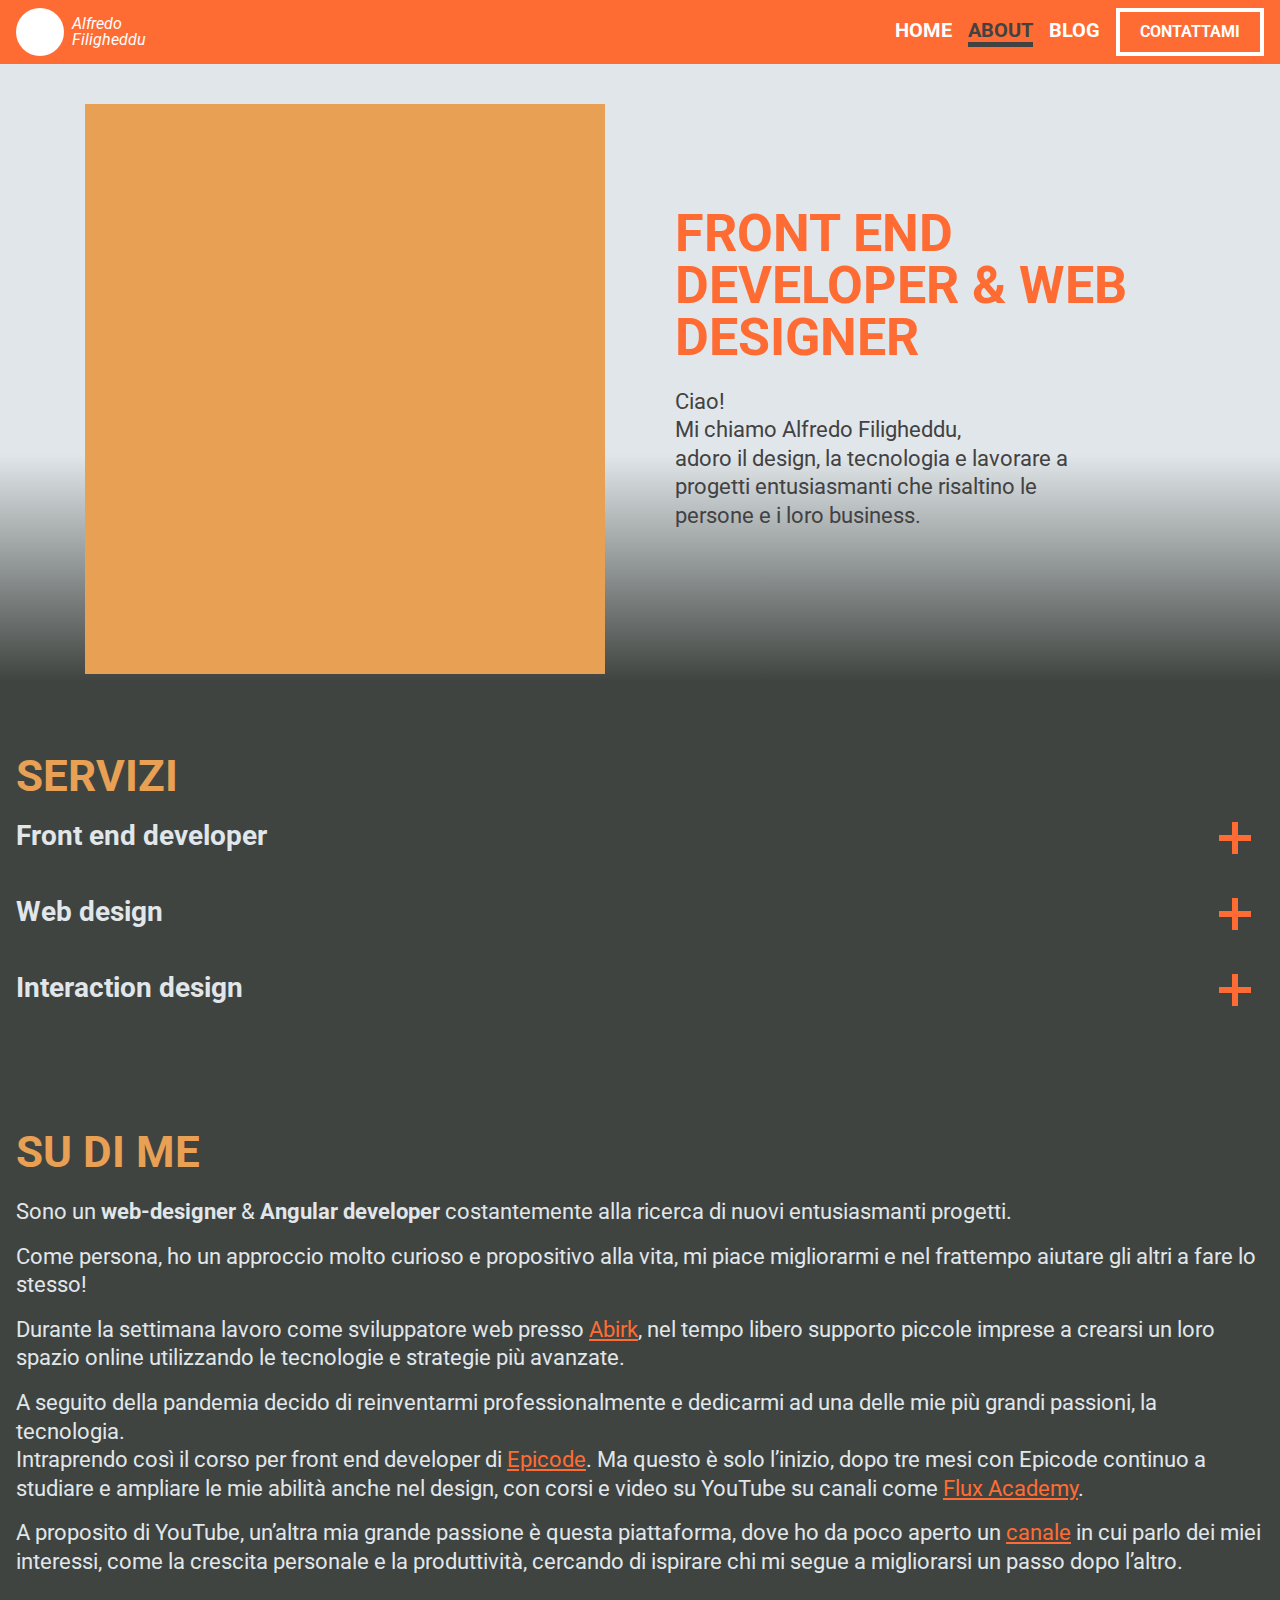
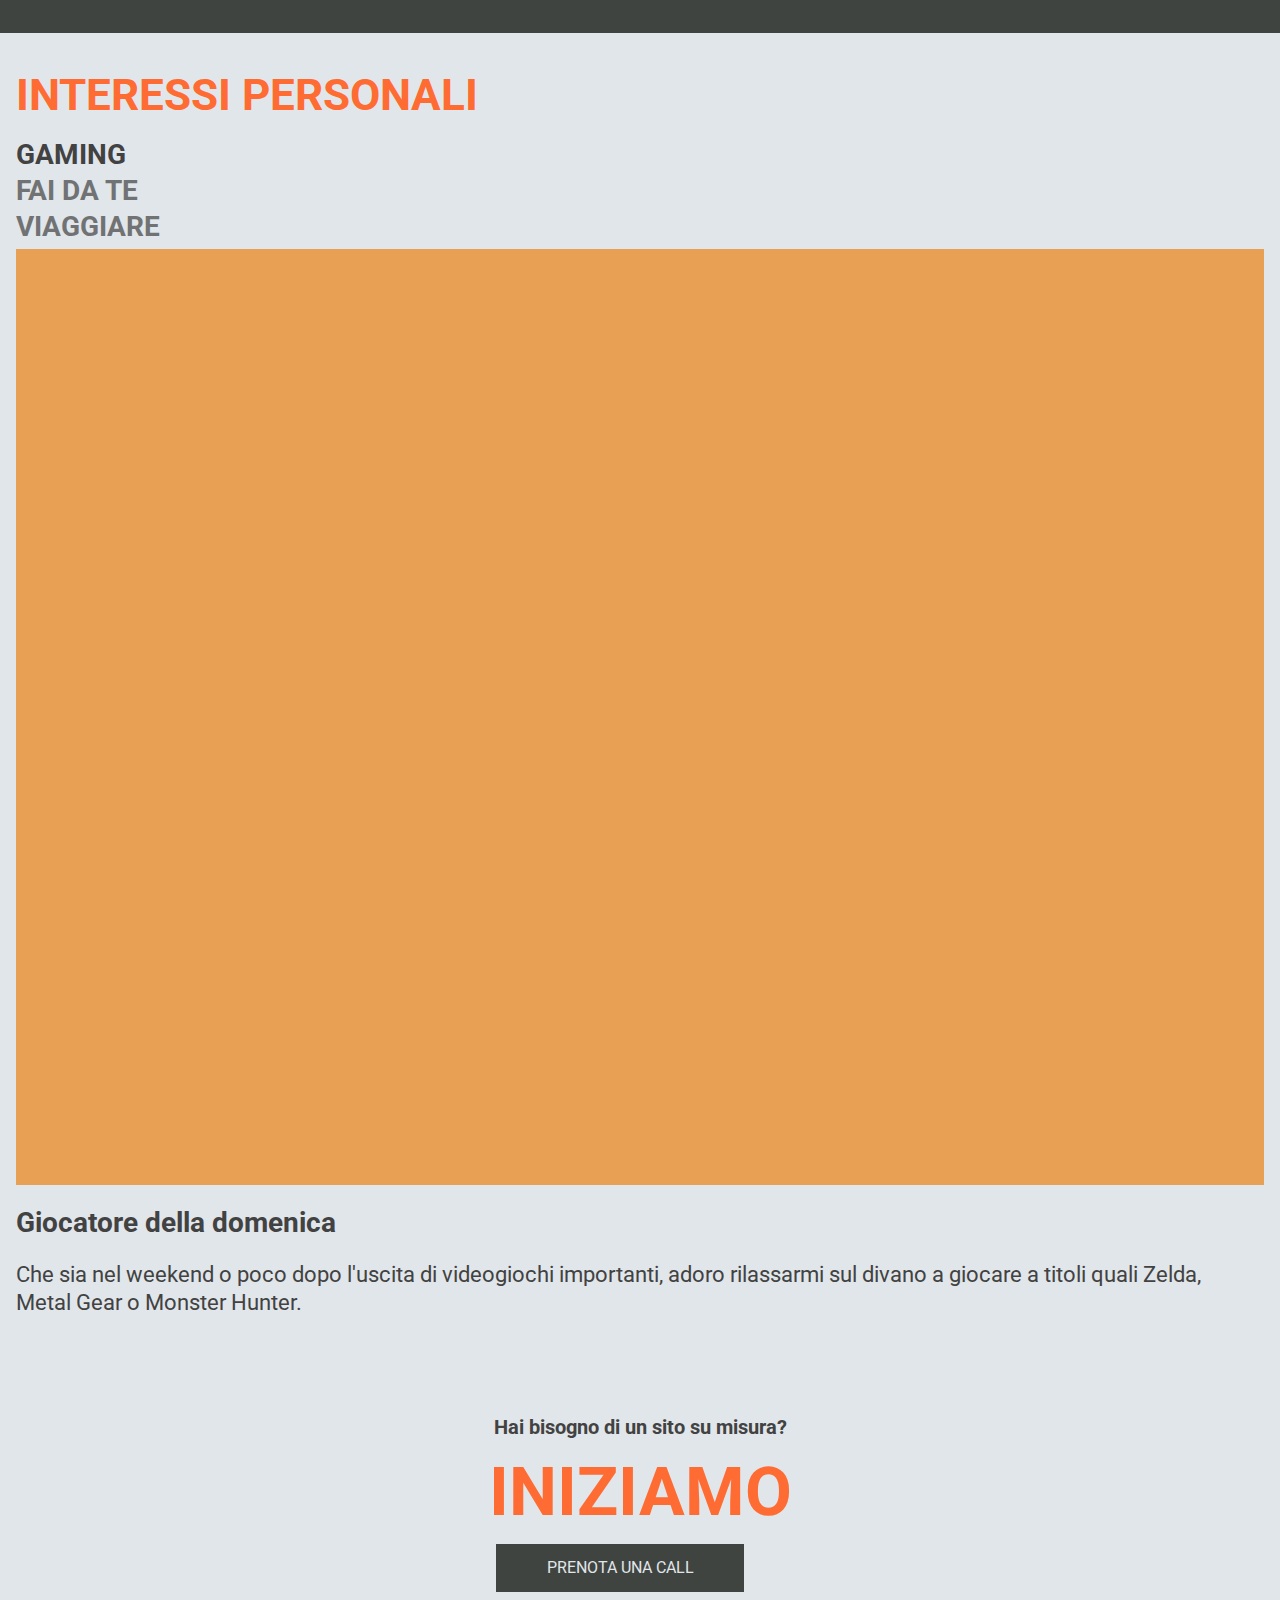
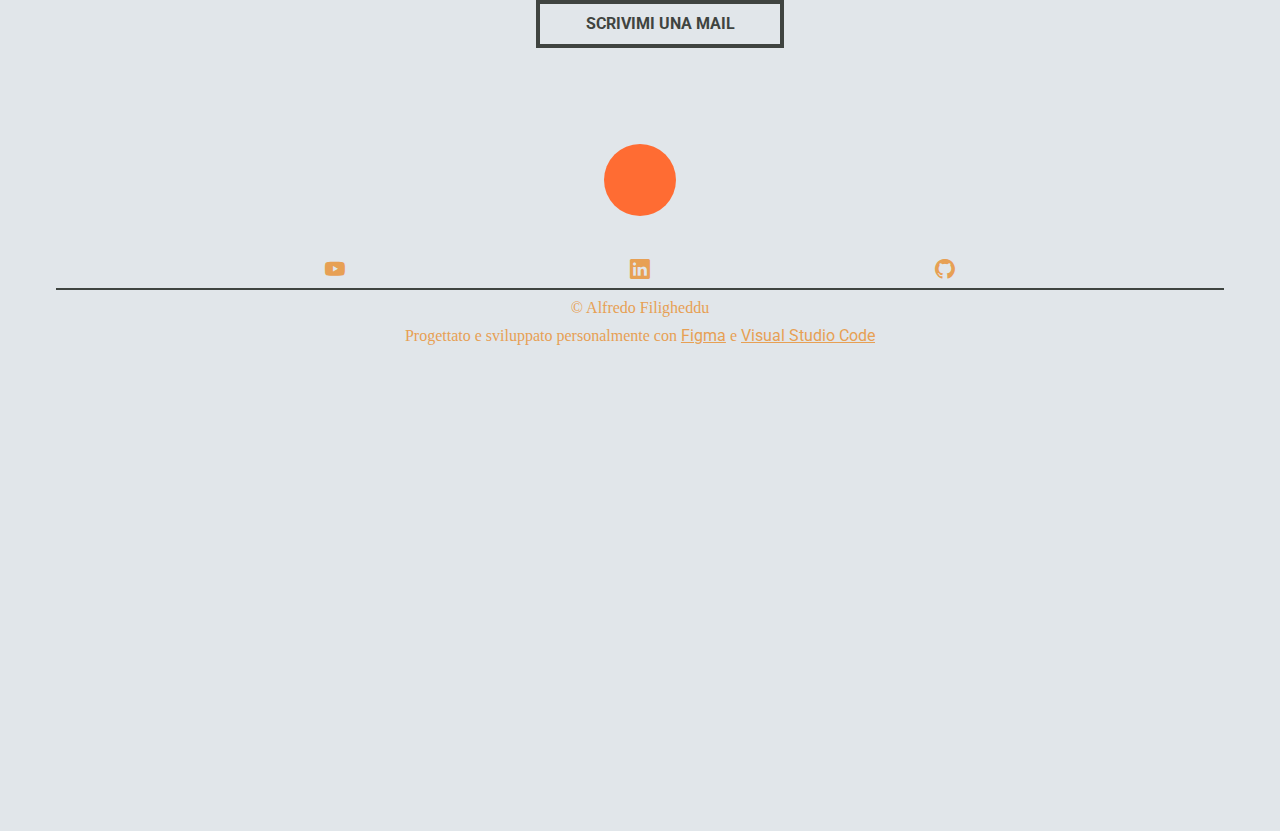
==== about.html @ 8f87e723 "feat: carousel and copy" ====
<!DOCTYPE html>
<html lang="it">

<head>
  <meta charset="UTF-8">
  <meta http-equiv="X-UA-Compatible" content="IE=edge">
  <meta name="viewport" content="width=device-width, initial-scale=1.0">
  <meta name="description" content="Alfredo Filigheddu Web Developer landing page">
  <meta name="theme-color" content="#ff6c33" />
  <title>About - Alfredo Filigheddu Web Developer Freelance</title>

  <link rel="shortcut icon" href="assets/img/IconWEB.svg" type="image/x-icon">
  <link rel="icon" href="assets/img/IconIOS.png" sizes="32x32">
  <link rel="icon" href="assets/img/IconIOS.png" sizes="192x192">
  <link rel="apple-touch-icon" sizes="192x192" href="assets/img/IconIOS.png">

  <link type='text/css' rel="stylesheet" href="assets/scss/style.css">
  <link type='text/css' rel='stylesheet'
    href='https://cdn.jsdelivr.net/npm/bootstrap-icons@1.9.1/font/bootstrap-icons.css'>
</head>

<body class="bg-light">
  <header class="sticky-top">
    <nav class="navbar-expand-round-md">
      <label for="navRoundCheck" class="fixed-top invisible">Burger menu</label>
      <input id="navRoundCheck" class="nav-check-round" type="checkbox">
      <ul class="burger-round">
        <li class="line1"></li>
        <li class="line2"></li>
        <li class="line3"></li>
      </ul>
      <div class="dot"></div>

      <a class="nav-brand" href="index.html">
        <div class="logo mr-1"></div>
        <span>Alfredo <br>
          Filigheddu
        </span>
      </a>

      <div class="navbar-collapse-round">
        <ul class="navbar-nav">
          <li class="nav-item"><a class="nav-link" href="index.html">Home</a></li>
          <!-- <li class="nav-item"><a class="nav-link" href="index.html#portfolio">Work</a></li> -->
          <li class="nav-item"><a class="nav-link active" aria-current="page" href="about.html">About</a></li>
          <li class="nav-item"><a class="nav-link" href="#contacts">Blog</a></li>
          <li class="nav-item">
            <a class="nav-link hollow-button border-white" href="">
              Contattami
            </a>
          </li>
        </ul>
      </div>
    </nav>
  </header>

  <main>
    <!-- Hero section  -->
    <section class="bg-dark-gradient">
      <div class="d-flex-md align-center-md justify-evenly-md flex-row-reverse">
        <div class="col-5-md">
          <h1 class="color-main">Front End Developer & Web Designer</h1>
          <p class="mb-5 col-10">
            Ciao! <br>
            Mi chiamo Alfredo Filigheddu, <br>
            adoro il design, la tecnologia e lavorare a progetti entusiasmanti che risaltino le persone e i loro
            business.
          </p>
        </div>

        <div class="responsive-pic bg-accent col-5-md" style="height: 570px"></div>
      </div>
    </section>

    <!-- Servizi  -->
    <section class="bg-dark color-light py-5">

      <h2 class="color-accent">Servizi</h2>

      <div class="accordion">
        <h3>Front end developer</h3>
        <div class="plus"><span></span><span></span></div>
      </div>
      <p class="panel">Progetto, sviluppo e testo applicazioni web scalabili.</p>

      <div class="accordion">
        <h3>Web design</h3>
        <div class="plus"><span></span><span></span></div>
      </div>
      <p class="panel">Progetto e sviluppo siti web veloci e responsive.</p>

      <div class="accordion">
        <h3>Interaction design</h3>
        <div class="plus"><span></span><span></span></div>
      </div>
      <p class="panel">Progetto e realizzo interazioni e animazioni per siti web e applicazioni.</p>

    </section>

    <section class="bg-dark color-light">
      <!-- Su di me -->
      <h2 class="color-accent">Su di me</h2>
      <p>Sono un <b>web-designer</b> & <b>Angular developer</b> costantemente alla ricerca di nuovi
        entusiasmanti progetti.</p>

      <p>Come persona, ho un approccio molto curioso e propositivo alla vita, mi piace migliorarmi e nel
        frattempo aiutare gli altri a fare lo stesso!</p>

      <p>Durante la settimana lavoro come sviluppatore web presso
        <a href="https://www.abirk.com/" target="_blank">Abirk</a>, nel tempo libero
        supporto piccole imprese a crearsi un loro spazio online utilizzando le tecnologie e strategie più avanzate.
      </p>

      <p>A seguito della pandemia decido di reinventarmi professionalmente e dedicarmi ad una delle mie
        più grandi passioni, la tecnologia. <br>
        Intraprendo così il corso per front end developer di
        <a href="https://epicode.com/it?utm_source=student&utm_content=filigheddualfredo@gmail.com"
          target="_blank">Epicode</a>. Ma questo è solo l’inizio, dopo
        tre mesi con Epicode continuo a studiare e ampliare le mie abilità anche nel design, con corsi e video su
        YouTube su canali come <a href="https://www.flux-academy.com/" target="_blank">Flux Academy</a>.
      </p>

      <p>A proposito di YouTube, un’altra mia grande passione è questa piattaforma, dove ho da poco
        aperto un <a href="https://www.youtube.com/channel/UCLIJbzDooY8uqppBxe8pnKA" target="_blank">canale</a> in cui
        parlo dei miei interessi, come la crescita personale e la produttività,
        cercando di ispirare chi mi segue a migliorarsi un passo dopo l’altro.</p>
    </section>

    <!-- Interessi personali -->
    <section>
      <h2 class="color-main">Interessi personali</h2>
      <h3 class="carousel-title active">Gaming</h3>
      <h3 class="carousel-title">Fai da te</h3>
      <h3 class="carousel-title">Viaggiare</h3>


      <div class="carousel-content active">
        <div class="bg-accent mb-3" style="aspect-ratio: 4/3;"></div>
        <h3>Giocatore della domenica</h3>
        <p>Che sia nel weekend o poco dopo l'uscita di videogiochi importanti, adoro rilassarmi sul divano a giocare a
          titoli quali Zelda, Metal&nbsp;Gear o Monster&nbsp;Hunter.
        </p>
      </div>
      <div class="carousel-content" style="position: absolute;">
        <div class="bg-accent mb-3" style="aspect-ratio: 4/3;"></div>
        <h3>Fai per tre</h3>
        <p>Quando sono a casa, che sia per necessità o per puro gusto, libero il mio estro creativo creando mobili e
          oggetti in legno.
        </p>
      </div>
      <div class="carousel-content" style="position: absolute;">
        <div class="bg-accent mb-3" style="aspect-ratio: 4/3;"></div>
        <h3>Nomade digitale</h3>
        <p>Che sia in campeggio o nelle capitali del mondo, adoro viaggiare e grazie alla mia professione posso farlo
          senza dover smettere di lavorare.
        </p>
      </div>
    </section>

    <!-- Call to action -->
    <section class="d-flex flex-column align-center">
      <p class="sub-title-6">Hai bisogno di un sito su misura?</p>
      <p class="sub-title-1 uppercase color-main">Iniziamo</p>
      <a href="/contacts.html" class="flat-button bg-dark color-light mb-1"
        style="width: 248px; margin-right: 40px;">Prenota una call
      </a>
      <a href="mailto:filigheddualfredo@gmail.com" target="_blank" class="hollow-button"
        style="width: 248px; margin-left: 40px;">Scrivimi una mail
      </a>
    </section>
  </main>

  <footer class="text-center color-accent">
    <a href="index.html">
      <div class="logo mb-5">
      </div>
    </a>
    <ul id="footerList" class="row justify-evenly mb-1">
      <li>
        <a href="https://www.youtube.com/channel/UCLIJbzDooY8uqppBxe8pnKA" target="_blank">
          <i class="bi bi-youtube color-accent"></i></a>
      </li>
      <li>
        <a href="https://www.linkedin.com/in/alfredo-filigheddu" target="_blank"><i
            class="bi bi-linkedin color-accent"></i></a>
      </li>
      <li>
        <a href="https://www.github.com/Alfrew" target="_blank"><i class="bi bi-github color-accent"></i></a>
      </li>
    </ul>

    <hr>

    <div class="mx-4">
      <p class="mb-1">&copy; Alfredo Filigheddu</p>
      <p>Progettato e sviluppato personalmente con <a href="https://www.figma.com" class="color-accent"
          target="_blank">Figma</a> e
        <a href="https://code.visualstudio.com" class="color-accent" target="_blank">Visual Studio Code</a>
      </p>
    </div>
  </footer>

  <script src="assets/js/script.js"></script>
  <script src="assets/js/accordion.js"></script>
  <script src="assets/js/carouselTitle.js"></script>
</body>

</html>
---- assets/scss/style.css ----
@import url("https://fonts.googleapis.com/css2?family=Roboto:ital,wght@0,400;0,700;1,400;1,700&display=swap");
:root {
  --font-size-body1: 16px;
  --font-size-body2: 12px;
  --font-size-h1: 48px;
  --font-size-h2: 40px;
  --font-size-h3: 24px;
  --font-size-st1: 64px;
  --font-size-st2: 56px;
  --font-size-st3: 48px;
  --font-size-st4: 32px;
  --font-size-st5: 24px;
  --font-size-st6: 16px;
  --font-size-btn: 16px;
  --font-size-link: 14px;
  --font-size-UI: 10px;
  --font-size-headUI: 22px;
}

@media screen and (min-width: 992px) {
  :root {
    --font-size-body1: 22px;
    --font-size-body2: 16px;
    --font-size-h1: 52px;
    --font-size-h2: 44px;
    --font-size-h3: 28px;
    --font-size-st1: 68px;
    --font-size-st2: 60px;
    --font-size-st3: 52px;
    --font-size-st4: 36px;
    --font-size-st5: 28px;
    --font-size-st6: 20px;
    --font-size-btn: 16px;
    --font-size-link: 14px;
    --font-size-UI: 14px;
    --font-size-headUI: 26px;
  }
}
/* http://meyerweb.com/eric/tools/css/reset/ 
   v2.0 | 20110126
   License: none (public domain)
*/
html, body, div, span, applet, object, iframe,
h1, h2, h3, h4, h5, h6, p, blockquote, pre,
a, abbr, acronym, address, big, cite, code,
del, dfn, em, img, ins, kbd, q, s, samp,
small, strike, strong, sub, sup, tt, var,
b, u, i, center,
dl, dt, dd, ol, ul, li,
fieldset, form, label, legend,
table, caption, tbody, tfoot, thead, tr, th, td,
article, aside, canvas, details, embed,
figure, figcaption, footer, header, hgroup,
menu, nav, output, ruby, section, summary,
time, mark, audio, video {
  margin: 0;
  padding: 0;
  border: 0;
  font-size: 100%;
  font: inherit;
  vertical-align: baseline;
}

/* HTML5 display-role reset for older browsers */
article, aside, details, figcaption, figure,
footer, header, hgroup, menu, nav, section {
  display: block;
}

body {
  line-height: 1;
}

ol, ul {
  list-style: none;
}

blockquote, q {
  quotes: none;
}

blockquote:before, blockquote:after,
q:before, q:after {
  content: "";
  content: none;
}

table {
  border-collapse: collapse;
  border-spacing: 0;
}

* {
  box-sizing: border-box;
  font-size: var(--font-size-body2);
  font-family: "Roboto", sans-serif;
}

body {
  color: #424242;
}

a {
  font-family: "Roboto", sans-serif;
}

/** DISPLAY **************************************************************************************/
.d-block {
  display: block;
}

.d-inline {
  display: inline;
}

.d-inline-block {
  display: inline-block;
}

.d-none {
  display: none;
}

.d-flex {
  display: flex;
}

/* Y axis alignment */
.align-baseline {
  align-items: baseline;
}

.align-center {
  align-items: center;
}

.align-end {
  align-items: flex-end;
}

.align-start {
  align-items: flex-start;
}

/* X axis alignment */
.justify-center {
  justify-content: center;
}

.justify-end {
  justify-content: flex-end;
}

.justify-start {
  justify-content: flex-start;
}

.justify-around {
  justify-content: space-around;
}

.justify-between {
  justify-content: space-between;
}

.justify-evenly {
  justify-content: space-evenly;
}

/* Direction */
.flex-column {
  flex-direction: column;
}

.flex-column-reverse {
  flex-direction: column-reverse;
}

.flex-row {
  flex-direction: row;
}

.flex-row-reverse {
  flex-direction: row-reverse;
}

/* Row */
.row {
  display: flex;
  flex-wrap: wrap;
  align-items: center;
  height: 100%;
}

@media screen and (min-width: 576px) {
  .d-block-sm {
    display: block;
  }
  .d-inline-sm {
    display: inline;
  }
  .d-inline-block-sm {
    display: inline-block;
  }
  .d-none-sm {
    display: none;
  }
  .d-flex-sm {
    display: flex;
  }
  /* Y axis alignment */
  .align-baseline-sm {
    align-items: baseline;
  }
  .align-center-sm {
    align-items: center;
  }
  .align-end-sm {
    align-items: flex-end;
  }
  .align-start-sm {
    align-items: flex-start;
  }
  /* X axis alignment */
  .justify-center-sm {
    justify-content: center;
  }
  .justify-end-sm {
    justify-content: flex-end;
  }
  .justify-start-sm {
    justify-content: flex-start;
  }
  .justify-around-sm {
    justify-content: space-around;
  }
  .justify-between-sm {
    justify-content: space-between;
  }
  .justify-evenly-sm {
    justify-content: space-evenly;
  }
  /* Direction */
  .flex-column-sm {
    flex-direction: column;
  }
  .flex-column-reverse-sm {
    flex-direction: column-reverse;
  }
  .flex-row-sm {
    flex-direction: row;
  }
  .flex-row-reverse-sm {
    flex-direction: row-reverse;
  }
  /* Row */
  .row-sm {
    display: flex;
    flex-wrap: wrap;
    align-items: center;
    height: 100%;
  }
}
@media screen and (min-width: 768px) {
  .d-block-md {
    display: block;
  }
  .d-inline-md {
    display: inline;
  }
  .d-inline-block-md {
    display: inline-block;
  }
  .d-none-md {
    display: none;
  }
  .d-flex-md {
    display: flex;
  }
  /* Y axis alignment */
  .align-baseline-md {
    align-items: baseline;
  }
  .align-center-md {
    align-items: center;
  }
  .align-end-md {
    align-items: flex-end;
  }
  .align-start-md {
    align-items: flex-start;
  }
  /* X axis alignment */
  .justify-center-md {
    justify-content: center;
  }
  .justify-end-md {
    justify-content: flex-end;
  }
  .justify-start-md {
    justify-content: flex-start;
  }
  .justify-around-md {
    justify-content: space-around;
  }
  .justify-between-md {
    justify-content: space-between;
  }
  .justify-evenly-md {
    justify-content: space-evenly;
  }
  /* Direction */
  .flex-column-md {
    flex-direction: column;
  }
  .flex-column-reverse-md {
    flex-direction: column-reverse;
  }
  .flex-row-md {
    flex-direction: row;
  }
  .flex-row-reverse-md {
    flex-direction: row-reverse;
  }
  /* Row */
  .row-md {
    display: flex;
    flex-wrap: wrap;
    align-items: center;
    height: 100%;
  }
}
@media screen and (min-width: 992px) {
  .d-block-lg {
    display: block;
  }
  .d-inline-lg {
    display: inline;
  }
  .d-inline-block-lg {
    display: inline-block;
  }
  .d-none-lg {
    display: none;
  }
  .d-flex-lg {
    display: flex;
  }
  /* Y axis alignment */
  .align-baseline-lg {
    align-items: baseline;
  }
  .align-center-lg {
    align-items: center;
  }
  .align-end-lg {
    align-items: flex-end;
  }
  .align-start-lg {
    align-items: flex-start;
  }
  /* X axis alignment */
  .justify-center-lg {
    justify-content: center;
  }
  .justify-end-lg {
    justify-content: flex-end;
  }
  .justify-start-lg {
    justify-content: flex-start;
  }
  .justify-around-lg {
    justify-content: space-around;
  }
  .justify-between-lg {
    justify-content: space-between;
  }
  .justify-evenly-lg {
    justify-content: space-evenly;
  }
  /* Direction */
  .flex-column-lg {
    flex-direction: column;
  }
  .flex-column-reverse-lg {
    flex-direction: column-reverse;
  }
  .flex-row-lg {
    flex-direction: row;
  }
  .flex-row-reverse-lg {
    flex-direction: row-reverse;
  }
  /* Row */
  .row-lg {
    display: flex;
    flex-wrap: wrap;
    align-items: center;
    height: 100%;
  }
}
@media screen and (min-width: 1200px) {
  .d-block-xl {
    display: block;
  }
  .d-inline-xl {
    display: inline;
  }
  .d-inline-block-xl {
    display: inline-block;
  }
  .d-none-xl {
    display: none;
  }
  .d-flex-xl {
    display: flex;
  }
  /* Y axis alignment */
  .align-baseline-xl {
    align-items: baseline;
  }
  .align-center-xl {
    align-items: center;
  }
  .align-end-xl {
    align-items: flex-end;
  }
  .align-start-xl {
    align-items: flex-start;
  }
  /* X axis alignment */
  .justify-center-xl {
    justify-content: center;
  }
  .justify-end-xl {
    justify-content: flex-end;
  }
  .justify-start-xl {
    justify-content: flex-start;
  }
  .justify-around-xl {
    justify-content: space-around;
  }
  .justify-between-xl {
    justify-content: space-between;
  }
  .justify-evenly-xl {
    justify-content: space-evenly;
  }
  /* Direction */
  .flex-column-xl {
    flex-direction: column;
  }
  .flex-column-reverse-xl {
    flex-direction: column-reverse;
  }
  .flex-row-xl {
    flex-direction: row;
  }
  .flex-row-reverse-xl {
    flex-direction: row-reverse;
  }
  /* Row */
  .row-xl {
    display: flex;
    flex-wrap: wrap;
    align-items: center;
    height: 100%;
  }
}
@media screen and (min-width: 1400px) {
  .d-block-xxl {
    display: block;
  }
  .d-inline-xxl {
    display: inline;
  }
  .d-inline-block-xxl {
    display: inline-block;
  }
  .d-none-xxl {
    display: none;
  }
  .d-flex-xxl {
    display: flex;
  }
  /* Y axis alignment */
  .align-baseline-xxl {
    align-items: baseline;
  }
  .align-center-xxl {
    align-items: center;
  }
  .align-end-xxl {
    align-items: flex-end;
  }
  .align-start-xxl {
    align-items: flex-start;
  }
  /* X axis alignment */
  .justify-center-xxl {
    justify-content: center;
  }
  .justify-end-xxl {
    justify-content: flex-end;
  }
  .justify-start-xxl {
    justify-content: flex-start;
  }
  .justify-around-xxl {
    justify-content: space-around;
  }
  .justify-between-xxl {
    justify-content: space-between;
  }
  .justify-evenly-xxl {
    justify-content: space-evenly;
  }
  /* Direction */
  .flex-column-xxl {
    flex-direction: column;
  }
  .flex-column-reverse-xxl {
    flex-direction: column-reverse;
  }
  .flex-row-xxl {
    flex-direction: row;
  }
  .flex-row-reverse-xxl {
    flex-direction: row-reverse;
  }
  /* Row */
  .row-xxl {
    display: flex;
    flex-wrap: wrap;
    align-items: center;
    height: 100%;
  }
}
/* Col system */
.col-1 {
  min-width: 8.33%;
  width: 8.33%;
}

.col-2 {
  min-width: 16.66%;
  width: 16.66%;
}

.col-3 {
  min-width: 24.99%;
  width: 24.99%;
}

.col-4 {
  min-width: 33.32%;
  width: 33.32%;
}

.col-5 {
  min-width: 41.65%;
  width: 41.65%;
}

.col-6 {
  min-width: 49.98%;
  width: 49.98%;
}

.col-7 {
  min-width: 58.31%;
  width: 58.31%;
}

.col-8 {
  min-width: 66.64%;
  width: 66.64%;
}

.col-9 {
  min-width: 74.97%;
  width: 74.97%;
}

.col-10 {
  min-width: 83.3%;
  width: 83.3%;
}

.col-11 {
  min-width: 91.63%;
  width: 91.63%;
}

@media screen and (min-width: 576px) {
  .col-1-sm {
    min-width: 8.33%;
    width: 8.33%;
  }
  .col-2-sm {
    min-width: 16.66%;
    width: 16.66%;
  }
  .col-3-sm {
    min-width: 24.99%;
    width: 24.99%;
  }
  .col-4-sm {
    min-width: 33.32%;
    width: 33.32%;
  }
  .col-5-sm {
    min-width: 41.65%;
    width: 41.65%;
  }
  .col-6-sm {
    min-width: 49.98%;
    width: 49.98%;
  }
  .col-7-sm {
    min-width: 58.31%;
    width: 58.31%;
  }
  .col-8-sm {
    min-width: 66.64%;
    width: 66.64%;
  }
  .col-9-sm {
    min-width: 74.97%;
    width: 74.97%;
  }
  .col-10-sm {
    min-width: 83.3%;
    width: 83.3%;
  }
  .col-11-sm {
    min-width: 91.63%;
    width: 91.63%;
  }
}
@media screen and (min-width: 768px) {
  .col-1-md {
    min-width: 8.33%;
    width: 8.33%;
  }
  .col-2-md {
    min-width: 16.66%;
    width: 16.66%;
  }
  .col-3-md {
    min-width: 24.99%;
    width: 24.99%;
  }
  .col-4-md {
    min-width: 33.32%;
    width: 33.32%;
  }
  .col-5-md {
    min-width: 41.65%;
    width: 41.65%;
  }
  .col-6-md {
    min-width: 49.98%;
    width: 49.98%;
  }
  .col-7-md {
    min-width: 58.31%;
    width: 58.31%;
  }
  .col-8-md {
    min-width: 66.64%;
    width: 66.64%;
  }
  .col-9-md {
    min-width: 74.97%;
    width: 74.97%;
  }
  .col-10-md {
    min-width: 83.3%;
    width: 83.3%;
  }
  .col-11-md {
    min-width: 91.63%;
    width: 91.63%;
  }
}
@media screen and (min-width: 992px) {
  .col-1-lg {
    min-width: 8.33%;
    width: 8.33%;
  }
  .col-2-lg {
    min-width: 16.66%;
    width: 16.66%;
  }
  .col-3-lg {
    min-width: 24.99%;
    width: 24.99%;
  }
  .col-4-lg {
    min-width: 33.32%;
    width: 33.32%;
  }
  .col-5-lg {
    min-width: 41.65%;
    width: 41.65%;
  }
  .col-6-lg {
    min-width: 49.98%;
    width: 49.98%;
  }
  .col-7-lg {
    min-width: 58.31%;
    width: 58.31%;
  }
  .col-8-lg {
    min-width: 66.64%;
    width: 66.64%;
  }
  .col-9-lg {
    min-width: 74.97%;
    width: 74.97%;
  }
  .col-10-lg {
    min-width: 83.3%;
    width: 83.3%;
  }
  .col-11-lg {
    min-width: 91.63%;
    width: 91.63%;
  }
}
@media screen and (min-width: 1200px) {
  .col-1-xl {
    min-width: 8.33%;
    width: 8.33%;
  }
  .col-2-xl {
    min-width: 16.66%;
    width: 16.66%;
  }
  .col-3-xl {
    min-width: 24.99%;
    width: 24.99%;
  }
  .col-4-xl {
    min-width: 33.32%;
    width: 33.32%;
  }
  .col-5-xl {
    min-width: 41.65%;
    width: 41.65%;
  }
  .col-6-xl {
    min-width: 49.98%;
    width: 49.98%;
  }
  .col-7-xl {
    min-width: 58.31%;
    width: 58.31%;
  }
  .col-8-xl {
    min-width: 66.64%;
    width: 66.64%;
  }
  .col-9-xl {
    min-width: 74.97%;
    width: 74.97%;
  }
  .col-10-xl {
    min-width: 83.3%;
    width: 83.3%;
  }
  .col-11-xl {
    min-width: 91.63%;
    width: 91.63%;
  }
}
@media screen and (min-width: 1400px) {
  .col-1-xxl {
    min-width: 8.33%;
    width: 8.33%;
  }
  .col-2-xxl {
    min-width: 16.66%;
    width: 16.66%;
  }
  .col-3-xxl {
    min-width: 24.99%;
    width: 24.99%;
  }
  .col-4-xxl {
    min-width: 33.32%;
    width: 33.32%;
  }
  .col-5-xxl {
    min-width: 41.65%;
    width: 41.65%;
  }
  .col-6-xxl {
    min-width: 49.98%;
    width: 49.98%;
  }
  .col-7-xxl {
    min-width: 58.31%;
    width: 58.31%;
  }
  .col-8-xxl {
    min-width: 66.64%;
    width: 66.64%;
  }
  .col-9-xxl {
    min-width: 74.97%;
    width: 74.97%;
  }
  .col-10-xxl {
    min-width: 83.3%;
    width: 83.3%;
  }
  .col-11-xxl {
    min-width: 91.63%;
    width: 91.63%;
  }
}
/** POSITION *************************************************************************************/
.position-static {
  position: static;
}

.position-relative {
  position: relative;
}

.position-absolute {
  position: absolute;
}

.position-fixed {
  position: fixed;
}

.position-sticky {
  position: -webkit-sticky;
  position: sticky;
}

.fixed-top {
  position: fixed;
  top: 0;
  right: 0;
  left: 0;
  z-index: 1030;
}

.fixed-bottom {
  position: fixed;
  right: 0;
  bottom: 0;
  left: 0;
  z-index: 1030;
}

.sticky-top {
  position: -webkit-sticky;
  position: sticky;
  top: 0;
  z-index: 1020;
}

@media screen and (min-width: 576px) {
  .sticky-top-sm {
    position: -webkit-sticky;
    position: sticky;
    top: 0;
    z-index: 1020;
  }
}
@media screen and (min-width: 768px) {
  .sticky-top-md {
    position: -webkit-sticky;
    position: sticky;
    top: 0;
    z-index: 1020;
  }
}
@media screen and (min-width: 992px) {
  .sticky-top-lg {
    position: -webkit-sticky;
    position: sticky;
    top: 0;
    z-index: 1020;
  }
}
@media screen and (min-width: 1200px) {
  .sticky-top-xl {
    position: -webkit-sticky;
    position: sticky;
    top: 0;
    z-index: 1020;
  }
}
@media screen and (min-width: 1400px) {
  .sticky-top-xxl {
    position: -webkit-sticky;
    position: sticky;
    top: 0;
    z-index: 1020;
  }
}
.top-0 {
  top: 0%;
}

.top-50 {
  top: 50%;
}

.top-100 {
  top: 100%;
}

.right-0 {
  right: 0%;
}

.right-50 {
  right: 50%;
}

.right-100 {
  right: 100%;
}

.bottom-0 {
  bottom: 0%;
}

.bottom-50 {
  bottom: 50%;
}

.bottom-100 {
  bottom: 100%;
}

.left-0 {
  left: 0%;
}

.left-50 {
  left: 50%;
}

.left-100 {
  left: 100%;
}

.translate-middle {
  transform: translate(-50%, -50%);
}

.translate-middle-x {
  transform: translateX(-50);
}

.translate-middle-y {
  transform: translateY(-50);
}

h1,
.h1 {
  margin-bottom: 24px;
  font-size: var(--font-size-h1);
  font-weight: bold;
  text-transform: uppercase;
}

h2,
.h2 {
  margin-bottom: 24px;
  font-size: var(--font-size-h2);
  font-weight: bold;
  text-transform: uppercase;
}

h3,
.h3 {
  margin-bottom: 24px;
  font-size: var(--font-size-h3);
  font-weight: bold;
  text-transform: uppercase;
  text-transform: none;
}

.sub-title-1 {
  margin-bottom: 8px;
  font-size: var(--font-size-st1);
  font-weight: bold;
}

.sub-title-2 {
  margin-bottom: 8px;
  font-size: var(--font-size-st2);
  font-weight: bold;
}

.sub-title-3 {
  margin-bottom: 8px;
  font-size: var(--font-size-st3);
  font-weight: bold;
}

.sub-title-4 {
  margin-bottom: 8px;
  font-size: var(--font-size-st4);
  font-weight: bold;
}

.sub-title-5 {
  margin-bottom: 8px;
  font-size: var(--font-size-st5);
  font-weight: bold;
}

.sub-title-6 {
  margin-bottom: 8px;
  font-size: var(--font-size-st6);
  font-weight: bold;
}

p,
.body1,
footer p,
.body2 {
  font-size: var(--font-size-body1);
  margin-bottom: 16px;
  line-height: 1.3em;
}

footer p,
.body2 {
  font-size: var(--font-size-body2);
}

a,
.link {
  color: #ff6c33;
}

.color-main {
  color: #ff6c33;
}

.color-accent {
  color: #e7a054;
}

.color-light {
  color: #e1e6ea;
}

.color-dark {
  color: #3f4440;
}

.color-white {
  color: white;
}

.color-black {
  color: black;
}

.text-underline {
  text-decoration: underline;
}

.uppercase {
  text-transform: uppercase;
}

.lowercase {
  text-transform: lowercase;
}

.capitalize {
  text-transform: capitalize;
}

.nonecase {
  text-transform: none;
}

b,
.bold {
  font-weight: bold;
}

.unbold {
  font-weight: normal;
}

.italic {
  font-style: italic;
}

.unitalic {
  font-style: normal;
}

.text-center {
  text-align: center;
}

.text-left {
  text-align: left;
}

.text-right {
  text-align: right;
}

@media screen and (min-width: 576px) {
  .text-center-sm {
    text-align: center;
  }
  .text-left-sm {
    text-align: left;
  }
  .text-right-sm {
    text-align: right;
  }
}
@media screen and (min-width: 768px) {
  .text-center-md {
    text-align: center;
  }
  .text-left-md {
    text-align: left;
  }
  .text-right-md {
    text-align: right;
  }
}
@media screen and (min-width: 992px) {
  .text-center-lg {
    text-align: center;
  }
  .text-left-lg {
    text-align: left;
  }
  .text-right-lg {
    text-align: right;
  }
}
@media screen and (min-width: 1200px) {
  .text-center-xl {
    text-align: center;
  }
  .text-left-xl {
    text-align: left;
  }
  .text-right-xl {
    text-align: right;
  }
}
@media screen and (min-width: 1400px) {
  .text-center-xxl {
    text-align: center;
  }
  .text-left-xxl {
    text-align: left;
  }
  .text-right-xxl {
    text-align: right;
  }
}
.responsive-pic {
  max-width: 100%;
  height: auto;
}

section {
  padding: 40px 16px;
}

footer {
  padding: 56px 56px 16px;
}

hr {
  border: 1px solid #3f4440;
  margin: 8px 0px;
}

.vr {
  border: 1px solid #3f4440;
  margin: 24px auto;
  width: 0px;
  height: 100px;
}

ul.list {
  list-style-image: url(../img/IconWEB.svg);
  font-size: var(--font-size-body1);
  font-weight: bold;
  margin-left: 24px;
  margin-bottom: 40px;
}
ul.list li {
  padding-left: 16px;
  margin-bottom: 8px;
}
ul.list li::marker {
  font-size: 24px;
}

.flat-button {
  padding: 16px 24px;
  text-transform: uppercase;
  text-align: center;
  font-size: var(--font-size-btn);
  display: inline-block;
  text-decoration: none;
}

.hollow-button {
  border: 4px solid #3f4440;
  padding: 12px 20px;
  text-transform: uppercase;
  text-align: center;
  font-size: var(--font-size-btn);
  color: #3f4440;
  font-weight: bold;
  display: inline-block;
  text-decoration: none;
}

.accordion {
  display: flex;
  justify-content: space-between;
  align-items: flex-start;
  cursor: pointer;
}
.accordion h3 {
  width: 80%;
}
.accordion .plus {
  height: 32px;
  width: 32px;
}
.accordion .plus span {
  background-color: #ff6c33;
  width: 6px;
  height: 32px;
  position: absolute;
  transform: rotate(90deg);
}
.accordion .plus :first-child {
  transform: rotate(0deg);
  transition: transform 250ms;
}
.accordion.active .plus :first-child {
  transform: rotate(90deg);
}
.accordion ~ .panel {
  margin-bottom: 24px;
  max-height: 0;
  overflow: hidden;
  transition: max-height 250ms ease-out;
}

.carousel-title {
  text-transform: uppercase;
  margin-bottom: 8px;
  opacity: 0.7;
  transition: opacity 500ms;
}
.carousel-title.active {
  transition: opacity 500ms 500ms;
  opacity: 1;
}
.carousel-title ~ .carousel-content {
  opacity: 0;
  transition: opacity 500ms;
}
.carousel-title ~ .carousel-content.active {
  transition: opacity 500ms 500ms;
  opacity: 1;
}

.m-0 {
  margin: 0px;
}

.mt-0 {
  margin-top: 0px;
}

.mb-0 {
  margin-bottom: 0px;
}

.ml-0 {
  margin-left: 0px;
}

.mr-0 {
  margin-right: 0px;
}

.mx-0 {
  margin-left: 0px;
  margin-right: 0px;
}

.my-0 {
  margin-top: 0px;
  margin-bottom: 0px;
}

.p-0 {
  padding: 0px;
}

.pt-0 {
  padding-top: 0px;
}

.pb-0 {
  padding-bottom: 0px;
}

.pl-0 {
  padding-left: 0px;
}

.pr-0 {
  padding-right: 0px;
}

.px-0 {
  padding-left: 0px;
  padding-right: 0px;
}

.py-0 {
  padding-top: 0px;
  padding-bottom: 0px;
}

.round-0 {
  border-radius: 0%;
}

.m-1 {
  margin: 8px;
}

.mt-1 {
  margin-top: 8px;
}

.mb-1 {
  margin-bottom: 8px;
}

.ml-1 {
  margin-left: 8px;
}

.mr-1 {
  margin-right: 8px;
}

.mx-1 {
  margin-left: 8px;
  margin-right: 8px;
}

.my-1 {
  margin-top: 8px;
  margin-bottom: 8px;
}

.p-1 {
  padding: 8px;
}

.pt-1 {
  padding-top: 8px;
}

.pb-1 {
  padding-bottom: 8px;
}

.pl-1 {
  padding-left: 8px;
}

.pr-1 {
  padding-right: 8px;
}

.px-1 {
  padding-left: 8px;
  padding-right: 8px;
}

.py-1 {
  padding-top: 8px;
  padding-bottom: 8px;
}

.round-1 {
  border-radius: 10%;
}

.m-2 {
  margin: 16px;
}

.mt-2 {
  margin-top: 16px;
}

.mb-2 {
  margin-bottom: 16px;
}

.ml-2 {
  margin-left: 16px;
}

.mr-2 {
  margin-right: 16px;
}

.mx-2 {
  margin-left: 16px;
  margin-right: 16px;
}

.my-2 {
  margin-top: 16px;
  margin-bottom: 16px;
}

.p-2 {
  padding: 16px;
}

.pt-2 {
  padding-top: 16px;
}

.pb-2 {
  padding-bottom: 16px;
}

.pl-2 {
  padding-left: 16px;
}

.pr-2 {
  padding-right: 16px;
}

.px-2 {
  padding-left: 16px;
  padding-right: 16px;
}

.py-2 {
  padding-top: 16px;
  padding-bottom: 16px;
}

.round-2 {
  border-radius: 20%;
}

.m-3 {
  margin: 24px;
}

.mt-3 {
  margin-top: 24px;
}

.mb-3 {
  margin-bottom: 24px;
}

.ml-3 {
  margin-left: 24px;
}

.mr-3 {
  margin-right: 24px;
}

.mx-3 {
  margin-left: 24px;
  margin-right: 24px;
}

.my-3 {
  margin-top: 24px;
  margin-bottom: 24px;
}

.p-3 {
  padding: 24px;
}

.pt-3 {
  padding-top: 24px;
}

.pb-3 {
  padding-bottom: 24px;
}

.pl-3 {
  padding-left: 24px;
}

.pr-3 {
  padding-right: 24px;
}

.px-3 {
  padding-left: 24px;
  padding-right: 24px;
}

.py-3 {
  padding-top: 24px;
  padding-bottom: 24px;
}

.round-3 {
  border-radius: 30%;
}

.m-4 {
  margin: 32px;
}

.mt-4 {
  margin-top: 32px;
}

.mb-4 {
  margin-bottom: 32px;
}

.ml-4 {
  margin-left: 32px;
}

.mr-4 {
  margin-right: 32px;
}

.mx-4 {
  margin-left: 32px;
  margin-right: 32px;
}

.my-4 {
  margin-top: 32px;
  margin-bottom: 32px;
}

.p-4 {
  padding: 32px;
}

.pt-4 {
  padding-top: 32px;
}

.pb-4 {
  padding-bottom: 32px;
}

.pl-4 {
  padding-left: 32px;
}

.pr-4 {
  padding-right: 32px;
}

.px-4 {
  padding-left: 32px;
  padding-right: 32px;
}

.py-4 {
  padding-top: 32px;
  padding-bottom: 32px;
}

.round-4 {
  border-radius: 40%;
}

.m-5 {
  margin: 40px;
}

.mt-5 {
  margin-top: 40px;
}

.mb-5 {
  margin-bottom: 40px;
}

.ml-5 {
  margin-left: 40px;
}

.mr-5 {
  margin-right: 40px;
}

.mx-5 {
  margin-left: 40px;
  margin-right: 40px;
}

.my-5 {
  margin-top: 40px;
  margin-bottom: 40px;
}

.p-5 {
  padding: 40px;
}

.pt-5 {
  padding-top: 40px;
}

.pb-5 {
  padding-bottom: 40px;
}

.pl-5 {
  padding-left: 40px;
}

.pr-5 {
  padding-right: 40px;
}

.px-5 {
  padding-left: 40px;
  padding-right: 40px;
}

.py-5 {
  padding-top: 40px;
  padding-bottom: 40px;
}

.round-5 {
  border-radius: 50%;
}

@media screen and (min-width: 576px) {
  .m-0-sm {
    margin: 0px;
  }
  .mt-0-sm {
    margin-top: 0px;
  }
  .mb-0-sm {
    margin-bottom: 0px;
  }
  .ml-0-sm {
    margin-left: 0px;
  }
  .mr-0-sm {
    margin-right: 0px;
  }
  .mx-0-sm {
    margin-left: 0px;
    margin-right: 0px;
  }
  .my-0-sm {
    margin-top: 0px;
    margin-bottom: 0px;
  }
  .p-0-sm {
    padding: 0px;
  }
  .pt-0-sm {
    padding-top: 0px;
  }
  .pb-0-sm {
    padding-bottom: 0px;
  }
  .pl-0-sm {
    padding-left: 0px;
  }
  .pr-0-sm {
    padding-right: 0px;
  }
  .px-0-sm {
    padding-left: 0px;
    padding-right: 0px;
  }
  .py-0-sm {
    padding-top: 0px;
    padding-bottom: 0px;
  }
  .round-0-sm {
    border-radius: 0%;
  }
  .m-1-sm {
    margin: 8px;
  }
  .mt-1-sm {
    margin-top: 8px;
  }
  .mb-1-sm {
    margin-bottom: 8px;
  }
  .ml-1-sm {
    margin-left: 8px;
  }
  .mr-1-sm {
    margin-right: 8px;
  }
  .mx-1-sm {
    margin-left: 8px;
    margin-right: 8px;
  }
  .my-1-sm {
    margin-top: 8px;
    margin-bottom: 8px;
  }
  .p-1-sm {
    padding: 8px;
  }
  .pt-1-sm {
    padding-top: 8px;
  }
  .pb-1-sm {
    padding-bottom: 8px;
  }
  .pl-1-sm {
    padding-left: 8px;
  }
  .pr-1-sm {
    padding-right: 8px;
  }
  .px-1-sm {
    padding-left: 8px;
    padding-right: 8px;
  }
  .py-1-sm {
    padding-top: 8px;
    padding-bottom: 8px;
  }
  .round-1-sm {
    border-radius: 10%;
  }
  .m-2-sm {
    margin: 16px;
  }
  .mt-2-sm {
    margin-top: 16px;
  }
  .mb-2-sm {
    margin-bottom: 16px;
  }
  .ml-2-sm {
    margin-left: 16px;
  }
  .mr-2-sm {
    margin-right: 16px;
  }
  .mx-2-sm {
    margin-left: 16px;
    margin-right: 16px;
  }
  .my-2-sm {
    margin-top: 16px;
    margin-bottom: 16px;
  }
  .p-2-sm {
    padding: 16px;
  }
  .pt-2-sm {
    padding-top: 16px;
  }
  .pb-2-sm {
    padding-bottom: 16px;
  }
  .pl-2-sm {
    padding-left: 16px;
  }
  .pr-2-sm {
    padding-right: 16px;
  }
  .px-2-sm {
    padding-left: 16px;
    padding-right: 16px;
  }
  .py-2-sm {
    padding-top: 16px;
    padding-bottom: 16px;
  }
  .round-2-sm {
    border-radius: 20%;
  }
  .m-3-sm {
    margin: 24px;
  }
  .mt-3-sm {
    margin-top: 24px;
  }
  .mb-3-sm {
    margin-bottom: 24px;
  }
  .ml-3-sm {
    margin-left: 24px;
  }
  .mr-3-sm {
    margin-right: 24px;
  }
  .mx-3-sm {
    margin-left: 24px;
    margin-right: 24px;
  }
  .my-3-sm {
    margin-top: 24px;
    margin-bottom: 24px;
  }
  .p-3-sm {
    padding: 24px;
  }
  .pt-3-sm {
    padding-top: 24px;
  }
  .pb-3-sm {
    padding-bottom: 24px;
  }
  .pl-3-sm {
    padding-left: 24px;
  }
  .pr-3-sm {
    padding-right: 24px;
  }
  .px-3-sm {
    padding-left: 24px;
    padding-right: 24px;
  }
  .py-3-sm {
    padding-top: 24px;
    padding-bottom: 24px;
  }
  .round-3-sm {
    border-radius: 30%;
  }
  .m-4-sm {
    margin: 32px;
  }
  .mt-4-sm {
    margin-top: 32px;
  }
  .mb-4-sm {
    margin-bottom: 32px;
  }
  .ml-4-sm {
    margin-left: 32px;
  }
  .mr-4-sm {
    margin-right: 32px;
  }
  .mx-4-sm {
    margin-left: 32px;
    margin-right: 32px;
  }
  .my-4-sm {
    margin-top: 32px;
    margin-bottom: 32px;
  }
  .p-4-sm {
    padding: 32px;
  }
  .pt-4-sm {
    padding-top: 32px;
  }
  .pb-4-sm {
    padding-bottom: 32px;
  }
  .pl-4-sm {
    padding-left: 32px;
  }
  .pr-4-sm {
    padding-right: 32px;
  }
  .px-4-sm {
    padding-left: 32px;
    padding-right: 32px;
  }
  .py-4-sm {
    padding-top: 32px;
    padding-bottom: 32px;
  }
  .round-4-sm {
    border-radius: 40%;
  }
  .m-5-sm {
    margin: 40px;
  }
  .mt-5-sm {
    margin-top: 40px;
  }
  .mb-5-sm {
    margin-bottom: 40px;
  }
  .ml-5-sm {
    margin-left: 40px;
  }
  .mr-5-sm {
    margin-right: 40px;
  }
  .mx-5-sm {
    margin-left: 40px;
    margin-right: 40px;
  }
  .my-5-sm {
    margin-top: 40px;
    margin-bottom: 40px;
  }
  .p-5-sm {
    padding: 40px;
  }
  .pt-5-sm {
    padding-top: 40px;
  }
  .pb-5-sm {
    padding-bottom: 40px;
  }
  .pl-5-sm {
    padding-left: 40px;
  }
  .pr-5-sm {
    padding-right: 40px;
  }
  .px-5-sm {
    padding-left: 40px;
    padding-right: 40px;
  }
  .py-5-sm {
    padding-top: 40px;
    padding-bottom: 40px;
  }
  .round-5-sm {
    border-radius: 50%;
  }
}
@media screen and (min-width: 768px) {
  .m-0-md {
    margin: 0px;
  }
  .mt-0-md {
    margin-top: 0px;
  }
  .mb-0-md {
    margin-bottom: 0px;
  }
  .ml-0-md {
    margin-left: 0px;
  }
  .mr-0-md {
    margin-right: 0px;
  }
  .mx-0-md {
    margin-left: 0px;
    margin-right: 0px;
  }
  .my-0-md {
    margin-top: 0px;
    margin-bottom: 0px;
  }
  .p-0-md {
    padding: 0px;
  }
  .pt-0-md {
    padding-top: 0px;
  }
  .pb-0-md {
    padding-bottom: 0px;
  }
  .pl-0-md {
    padding-left: 0px;
  }
  .pr-0-md {
    padding-right: 0px;
  }
  .px-0-md {
    padding-left: 0px;
    padding-right: 0px;
  }
  .py-0-md {
    padding-top: 0px;
    padding-bottom: 0px;
  }
  .round-0-md {
    border-radius: 0%;
  }
  .m-1-md {
    margin: 8px;
  }
  .mt-1-md {
    margin-top: 8px;
  }
  .mb-1-md {
    margin-bottom: 8px;
  }
  .ml-1-md {
    margin-left: 8px;
  }
  .mr-1-md {
    margin-right: 8px;
  }
  .mx-1-md {
    margin-left: 8px;
    margin-right: 8px;
  }
  .my-1-md {
    margin-top: 8px;
    margin-bottom: 8px;
  }
  .p-1-md {
    padding: 8px;
  }
  .pt-1-md {
    padding-top: 8px;
  }
  .pb-1-md {
    padding-bottom: 8px;
  }
  .pl-1-md {
    padding-left: 8px;
  }
  .pr-1-md {
    padding-right: 8px;
  }
  .px-1-md {
    padding-left: 8px;
    padding-right: 8px;
  }
  .py-1-md {
    padding-top: 8px;
    padding-bottom: 8px;
  }
  .round-1-md {
    border-radius: 10%;
  }
  .m-2-md {
    margin: 16px;
  }
  .mt-2-md {
    margin-top: 16px;
  }
  .mb-2-md {
    margin-bottom: 16px;
  }
  .ml-2-md {
    margin-left: 16px;
  }
  .mr-2-md {
    margin-right: 16px;
  }
  .mx-2-md {
    margin-left: 16px;
    margin-right: 16px;
  }
  .my-2-md {
    margin-top: 16px;
    margin-bottom: 16px;
  }
  .p-2-md {
    padding: 16px;
  }
  .pt-2-md {
    padding-top: 16px;
  }
  .pb-2-md {
    padding-bottom: 16px;
  }
  .pl-2-md {
    padding-left: 16px;
  }
  .pr-2-md {
    padding-right: 16px;
  }
  .px-2-md {
    padding-left: 16px;
    padding-right: 16px;
  }
  .py-2-md {
    padding-top: 16px;
    padding-bottom: 16px;
  }
  .round-2-md {
    border-radius: 20%;
  }
  .m-3-md {
    margin: 24px;
  }
  .mt-3-md {
    margin-top: 24px;
  }
  .mb-3-md {
    margin-bottom: 24px;
  }
  .ml-3-md {
    margin-left: 24px;
  }
  .mr-3-md {
    margin-right: 24px;
  }
  .mx-3-md {
    margin-left: 24px;
    margin-right: 24px;
  }
  .my-3-md {
    margin-top: 24px;
    margin-bottom: 24px;
  }
  .p-3-md {
    padding: 24px;
  }
  .pt-3-md {
    padding-top: 24px;
  }
  .pb-3-md {
    padding-bottom: 24px;
  }
  .pl-3-md {
    padding-left: 24px;
  }
  .pr-3-md {
    padding-right: 24px;
  }
  .px-3-md {
    padding-left: 24px;
    padding-right: 24px;
  }
  .py-3-md {
    padding-top: 24px;
    padding-bottom: 24px;
  }
  .round-3-md {
    border-radius: 30%;
  }
  .m-4-md {
    margin: 32px;
  }
  .mt-4-md {
    margin-top: 32px;
  }
  .mb-4-md {
    margin-bottom: 32px;
  }
  .ml-4-md {
    margin-left: 32px;
  }
  .mr-4-md {
    margin-right: 32px;
  }
  .mx-4-md {
    margin-left: 32px;
    margin-right: 32px;
  }
  .my-4-md {
    margin-top: 32px;
    margin-bottom: 32px;
  }
  .p-4-md {
    padding: 32px;
  }
  .pt-4-md {
    padding-top: 32px;
  }
  .pb-4-md {
    padding-bottom: 32px;
  }
  .pl-4-md {
    padding-left: 32px;
  }
  .pr-4-md {
    padding-right: 32px;
  }
  .px-4-md {
    padding-left: 32px;
    padding-right: 32px;
  }
  .py-4-md {
    padding-top: 32px;
    padding-bottom: 32px;
  }
  .round-4-md {
    border-radius: 40%;
  }
  .m-5-md {
    margin: 40px;
  }
  .mt-5-md {
    margin-top: 40px;
  }
  .mb-5-md {
    margin-bottom: 40px;
  }
  .ml-5-md {
    margin-left: 40px;
  }
  .mr-5-md {
    margin-right: 40px;
  }
  .mx-5-md {
    margin-left: 40px;
    margin-right: 40px;
  }
  .my-5-md {
    margin-top: 40px;
    margin-bottom: 40px;
  }
  .p-5-md {
    padding: 40px;
  }
  .pt-5-md {
    padding-top: 40px;
  }
  .pb-5-md {
    padding-bottom: 40px;
  }
  .pl-5-md {
    padding-left: 40px;
  }
  .pr-5-md {
    padding-right: 40px;
  }
  .px-5-md {
    padding-left: 40px;
    padding-right: 40px;
  }
  .py-5-md {
    padding-top: 40px;
    padding-bottom: 40px;
  }
  .round-5-md {
    border-radius: 50%;
  }
}
@media screen and (min-width: 992px) {
  .m-0-lg {
    margin: 0px;
  }
  .mt-0-lg {
    margin-top: 0px;
  }
  .mb-0-lg {
    margin-bottom: 0px;
  }
  .ml-0-lg {
    margin-left: 0px;
  }
  .mr-0-lg {
    margin-right: 0px;
  }
  .mx-0-lg {
    margin-left: 0px;
    margin-right: 0px;
  }
  .my-0-lg {
    margin-top: 0px;
    margin-bottom: 0px;
  }
  .p-0-lg {
    padding: 0px;
  }
  .pt-0-lg {
    padding-top: 0px;
  }
  .pb-0-lg {
    padding-bottom: 0px;
  }
  .pl-0-lg {
    padding-left: 0px;
  }
  .pr-0-lg {
    padding-right: 0px;
  }
  .px-0-lg {
    padding-left: 0px;
    padding-right: 0px;
  }
  .py-0-lg {
    padding-top: 0px;
    padding-bottom: 0px;
  }
  .round-0-lg {
    border-radius: 0%;
  }
  .m-1-lg {
    margin: 8px;
  }
  .mt-1-lg {
    margin-top: 8px;
  }
  .mb-1-lg {
    margin-bottom: 8px;
  }
  .ml-1-lg {
    margin-left: 8px;
  }
  .mr-1-lg {
    margin-right: 8px;
  }
  .mx-1-lg {
    margin-left: 8px;
    margin-right: 8px;
  }
  .my-1-lg {
    margin-top: 8px;
    margin-bottom: 8px;
  }
  .p-1-lg {
    padding: 8px;
  }
  .pt-1-lg {
    padding-top: 8px;
  }
  .pb-1-lg {
    padding-bottom: 8px;
  }
  .pl-1-lg {
    padding-left: 8px;
  }
  .pr-1-lg {
    padding-right: 8px;
  }
  .px-1-lg {
    padding-left: 8px;
    padding-right: 8px;
  }
  .py-1-lg {
    padding-top: 8px;
    padding-bottom: 8px;
  }
  .round-1-lg {
    border-radius: 10%;
  }
  .m-2-lg {
    margin: 16px;
  }
  .mt-2-lg {
    margin-top: 16px;
  }
  .mb-2-lg {
    margin-bottom: 16px;
  }
  .ml-2-lg {
    margin-left: 16px;
  }
  .mr-2-lg {
    margin-right: 16px;
  }
  .mx-2-lg {
    margin-left: 16px;
    margin-right: 16px;
  }
  .my-2-lg {
    margin-top: 16px;
    margin-bottom: 16px;
  }
  .p-2-lg {
    padding: 16px;
  }
  .pt-2-lg {
    padding-top: 16px;
  }
  .pb-2-lg {
    padding-bottom: 16px;
  }
  .pl-2-lg {
    padding-left: 16px;
  }
  .pr-2-lg {
    padding-right: 16px;
  }
  .px-2-lg {
    padding-left: 16px;
    padding-right: 16px;
  }
  .py-2-lg {
    padding-top: 16px;
    padding-bottom: 16px;
  }
  .round-2-lg {
    border-radius: 20%;
  }
  .m-3-lg {
    margin: 24px;
  }
  .mt-3-lg {
    margin-top: 24px;
  }
  .mb-3-lg {
    margin-bottom: 24px;
  }
  .ml-3-lg {
    margin-left: 24px;
  }
  .mr-3-lg {
    margin-right: 24px;
  }
  .mx-3-lg {
    margin-left: 24px;
    margin-right: 24px;
  }
  .my-3-lg {
    margin-top: 24px;
    margin-bottom: 24px;
  }
  .p-3-lg {
    padding: 24px;
  }
  .pt-3-lg {
    padding-top: 24px;
  }
  .pb-3-lg {
    padding-bottom: 24px;
  }
  .pl-3-lg {
    padding-left: 24px;
  }
  .pr-3-lg {
    padding-right: 24px;
  }
  .px-3-lg {
    padding-left: 24px;
    padding-right: 24px;
  }
  .py-3-lg {
    padding-top: 24px;
    padding-bottom: 24px;
  }
  .round-3-lg {
    border-radius: 30%;
  }
  .m-4-lg {
    margin: 32px;
  }
  .mt-4-lg {
    margin-top: 32px;
  }
  .mb-4-lg {
    margin-bottom: 32px;
  }
  .ml-4-lg {
    margin-left: 32px;
  }
  .mr-4-lg {
    margin-right: 32px;
  }
  .mx-4-lg {
    margin-left: 32px;
    margin-right: 32px;
  }
  .my-4-lg {
    margin-top: 32px;
    margin-bottom: 32px;
  }
  .p-4-lg {
    padding: 32px;
  }
  .pt-4-lg {
    padding-top: 32px;
  }
  .pb-4-lg {
    padding-bottom: 32px;
  }
  .pl-4-lg {
    padding-left: 32px;
  }
  .pr-4-lg {
    padding-right: 32px;
  }
  .px-4-lg {
    padding-left: 32px;
    padding-right: 32px;
  }
  .py-4-lg {
    padding-top: 32px;
    padding-bottom: 32px;
  }
  .round-4-lg {
    border-radius: 40%;
  }
  .m-5-lg {
    margin: 40px;
  }
  .mt-5-lg {
    margin-top: 40px;
  }
  .mb-5-lg {
    margin-bottom: 40px;
  }
  .ml-5-lg {
    margin-left: 40px;
  }
  .mr-5-lg {
    margin-right: 40px;
  }
  .mx-5-lg {
    margin-left: 40px;
    margin-right: 40px;
  }
  .my-5-lg {
    margin-top: 40px;
    margin-bottom: 40px;
  }
  .p-5-lg {
    padding: 40px;
  }
  .pt-5-lg {
    padding-top: 40px;
  }
  .pb-5-lg {
    padding-bottom: 40px;
  }
  .pl-5-lg {
    padding-left: 40px;
  }
  .pr-5-lg {
    padding-right: 40px;
  }
  .px-5-lg {
    padding-left: 40px;
    padding-right: 40px;
  }
  .py-5-lg {
    padding-top: 40px;
    padding-bottom: 40px;
  }
  .round-5-lg {
    border-radius: 50%;
  }
}
@media screen and (min-width: 1200px) {
  .m-0-xl {
    margin: 0px;
  }
  .mt-0-xl {
    margin-top: 0px;
  }
  .mb-0-xl {
    margin-bottom: 0px;
  }
  .ml-0-xl {
    margin-left: 0px;
  }
  .mr-0-xl {
    margin-right: 0px;
  }
  .mx-0-xl {
    margin-left: 0px;
    margin-right: 0px;
  }
  .my-0-xl {
    margin-top: 0px;
    margin-bottom: 0px;
  }
  .p-0-xl {
    padding: 0px;
  }
  .pt-0-xl {
    padding-top: 0px;
  }
  .pb-0-xl {
    padding-bottom: 0px;
  }
  .pl-0-xl {
    padding-left: 0px;
  }
  .pr-0-xl {
    padding-right: 0px;
  }
  .px-0-xl {
    padding-left: 0px;
    padding-right: 0px;
  }
  .py-0-xl {
    padding-top: 0px;
    padding-bottom: 0px;
  }
  .round-0-xl {
    border-radius: 0%;
  }
  .m-1-xl {
    margin: 8px;
  }
  .mt-1-xl {
    margin-top: 8px;
  }
  .mb-1-xl {
    margin-bottom: 8px;
  }
  .ml-1-xl {
    margin-left: 8px;
  }
  .mr-1-xl {
    margin-right: 8px;
  }
  .mx-1-xl {
    margin-left: 8px;
    margin-right: 8px;
  }
  .my-1-xl {
    margin-top: 8px;
    margin-bottom: 8px;
  }
  .p-1-xl {
    padding: 8px;
  }
  .pt-1-xl {
    padding-top: 8px;
  }
  .pb-1-xl {
    padding-bottom: 8px;
  }
  .pl-1-xl {
    padding-left: 8px;
  }
  .pr-1-xl {
    padding-right: 8px;
  }
  .px-1-xl {
    padding-left: 8px;
    padding-right: 8px;
  }
  .py-1-xl {
    padding-top: 8px;
    padding-bottom: 8px;
  }
  .round-1-xl {
    border-radius: 10%;
  }
  .m-2-xl {
    margin: 16px;
  }
  .mt-2-xl {
    margin-top: 16px;
  }
  .mb-2-xl {
    margin-bottom: 16px;
  }
  .ml-2-xl {
    margin-left: 16px;
  }
  .mr-2-xl {
    margin-right: 16px;
  }
  .mx-2-xl {
    margin-left: 16px;
    margin-right: 16px;
  }
  .my-2-xl {
    margin-top: 16px;
    margin-bottom: 16px;
  }
  .p-2-xl {
    padding: 16px;
  }
  .pt-2-xl {
    padding-top: 16px;
  }
  .pb-2-xl {
    padding-bottom: 16px;
  }
  .pl-2-xl {
    padding-left: 16px;
  }
  .pr-2-xl {
    padding-right: 16px;
  }
  .px-2-xl {
    padding-left: 16px;
    padding-right: 16px;
  }
  .py-2-xl {
    padding-top: 16px;
    padding-bottom: 16px;
  }
  .round-2-xl {
    border-radius: 20%;
  }
  .m-3-xl {
    margin: 24px;
  }
  .mt-3-xl {
    margin-top: 24px;
  }
  .mb-3-xl {
    margin-bottom: 24px;
  }
  .ml-3-xl {
    margin-left: 24px;
  }
  .mr-3-xl {
    margin-right: 24px;
  }
  .mx-3-xl {
    margin-left: 24px;
    margin-right: 24px;
  }
  .my-3-xl {
    margin-top: 24px;
    margin-bottom: 24px;
  }
  .p-3-xl {
    padding: 24px;
  }
  .pt-3-xl {
    padding-top: 24px;
  }
  .pb-3-xl {
    padding-bottom: 24px;
  }
  .pl-3-xl {
    padding-left: 24px;
  }
  .pr-3-xl {
    padding-right: 24px;
  }
  .px-3-xl {
    padding-left: 24px;
    padding-right: 24px;
  }
  .py-3-xl {
    padding-top: 24px;
    padding-bottom: 24px;
  }
  .round-3-xl {
    border-radius: 30%;
  }
  .m-4-xl {
    margin: 32px;
  }
  .mt-4-xl {
    margin-top: 32px;
  }
  .mb-4-xl {
    margin-bottom: 32px;
  }
  .ml-4-xl {
    margin-left: 32px;
  }
  .mr-4-xl {
    margin-right: 32px;
  }
  .mx-4-xl {
    margin-left: 32px;
    margin-right: 32px;
  }
  .my-4-xl {
    margin-top: 32px;
    margin-bottom: 32px;
  }
  .p-4-xl {
    padding: 32px;
  }
  .pt-4-xl {
    padding-top: 32px;
  }
  .pb-4-xl {
    padding-bottom: 32px;
  }
  .pl-4-xl {
    padding-left: 32px;
  }
  .pr-4-xl {
    padding-right: 32px;
  }
  .px-4-xl {
    padding-left: 32px;
    padding-right: 32px;
  }
  .py-4-xl {
    padding-top: 32px;
    padding-bottom: 32px;
  }
  .round-4-xl {
    border-radius: 40%;
  }
  .m-5-xl {
    margin: 40px;
  }
  .mt-5-xl {
    margin-top: 40px;
  }
  .mb-5-xl {
    margin-bottom: 40px;
  }
  .ml-5-xl {
    margin-left: 40px;
  }
  .mr-5-xl {
    margin-right: 40px;
  }
  .mx-5-xl {
    margin-left: 40px;
    margin-right: 40px;
  }
  .my-5-xl {
    margin-top: 40px;
    margin-bottom: 40px;
  }
  .p-5-xl {
    padding: 40px;
  }
  .pt-5-xl {
    padding-top: 40px;
  }
  .pb-5-xl {
    padding-bottom: 40px;
  }
  .pl-5-xl {
    padding-left: 40px;
  }
  .pr-5-xl {
    padding-right: 40px;
  }
  .px-5-xl {
    padding-left: 40px;
    padding-right: 40px;
  }
  .py-5-xl {
    padding-top: 40px;
    padding-bottom: 40px;
  }
  .round-5-xl {
    border-radius: 50%;
  }
}
@media screen and (min-width: 1400px) {
  .m-0-xxl {
    margin: 0px;
  }
  .mt-0-xxl {
    margin-top: 0px;
  }
  .mb-0-xxl {
    margin-bottom: 0px;
  }
  .ml-0-xxl {
    margin-left: 0px;
  }
  .mr-0-xxl {
    margin-right: 0px;
  }
  .mx-0-xxl {
    margin-left: 0px;
    margin-right: 0px;
  }
  .my-0-xxl {
    margin-top: 0px;
    margin-bottom: 0px;
  }
  .p-0-xxl {
    padding: 0px;
  }
  .pt-0-xxl {
    padding-top: 0px;
  }
  .pb-0-xxl {
    padding-bottom: 0px;
  }
  .pl-0-xxl {
    padding-left: 0px;
  }
  .pr-0-xxl {
    padding-right: 0px;
  }
  .px-0-xxl {
    padding-left: 0px;
    padding-right: 0px;
  }
  .py-0-xxl {
    padding-top: 0px;
    padding-bottom: 0px;
  }
  .round-0-xxl {
    border-radius: 0%;
  }
  .m-1-xxl {
    margin: 8px;
  }
  .mt-1-xxl {
    margin-top: 8px;
  }
  .mb-1-xxl {
    margin-bottom: 8px;
  }
  .ml-1-xxl {
    margin-left: 8px;
  }
  .mr-1-xxl {
    margin-right: 8px;
  }
  .mx-1-xxl {
    margin-left: 8px;
    margin-right: 8px;
  }
  .my-1-xxl {
    margin-top: 8px;
    margin-bottom: 8px;
  }
  .p-1-xxl {
    padding: 8px;
  }
  .pt-1-xxl {
    padding-top: 8px;
  }
  .pb-1-xxl {
    padding-bottom: 8px;
  }
  .pl-1-xxl {
    padding-left: 8px;
  }
  .pr-1-xxl {
    padding-right: 8px;
  }
  .px-1-xxl {
    padding-left: 8px;
    padding-right: 8px;
  }
  .py-1-xxl {
    padding-top: 8px;
    padding-bottom: 8px;
  }
  .round-1-xxl {
    border-radius: 10%;
  }
  .m-2-xxl {
    margin: 16px;
  }
  .mt-2-xxl {
    margin-top: 16px;
  }
  .mb-2-xxl {
    margin-bottom: 16px;
  }
  .ml-2-xxl {
    margin-left: 16px;
  }
  .mr-2-xxl {
    margin-right: 16px;
  }
  .mx-2-xxl {
    margin-left: 16px;
    margin-right: 16px;
  }
  .my-2-xxl {
    margin-top: 16px;
    margin-bottom: 16px;
  }
  .p-2-xxl {
    padding: 16px;
  }
  .pt-2-xxl {
    padding-top: 16px;
  }
  .pb-2-xxl {
    padding-bottom: 16px;
  }
  .pl-2-xxl {
    padding-left: 16px;
  }
  .pr-2-xxl {
    padding-right: 16px;
  }
  .px-2-xxl {
    padding-left: 16px;
    padding-right: 16px;
  }
  .py-2-xxl {
    padding-top: 16px;
    padding-bottom: 16px;
  }
  .round-2-xxl {
    border-radius: 20%;
  }
  .m-3-xxl {
    margin: 24px;
  }
  .mt-3-xxl {
    margin-top: 24px;
  }
  .mb-3-xxl {
    margin-bottom: 24px;
  }
  .ml-3-xxl {
    margin-left: 24px;
  }
  .mr-3-xxl {
    margin-right: 24px;
  }
  .mx-3-xxl {
    margin-left: 24px;
    margin-right: 24px;
  }
  .my-3-xxl {
    margin-top: 24px;
    margin-bottom: 24px;
  }
  .p-3-xxl {
    padding: 24px;
  }
  .pt-3-xxl {
    padding-top: 24px;
  }
  .pb-3-xxl {
    padding-bottom: 24px;
  }
  .pl-3-xxl {
    padding-left: 24px;
  }
  .pr-3-xxl {
    padding-right: 24px;
  }
  .px-3-xxl {
    padding-left: 24px;
    padding-right: 24px;
  }
  .py-3-xxl {
    padding-top: 24px;
    padding-bottom: 24px;
  }
  .round-3-xxl {
    border-radius: 30%;
  }
  .m-4-xxl {
    margin: 32px;
  }
  .mt-4-xxl {
    margin-top: 32px;
  }
  .mb-4-xxl {
    margin-bottom: 32px;
  }
  .ml-4-xxl {
    margin-left: 32px;
  }
  .mr-4-xxl {
    margin-right: 32px;
  }
  .mx-4-xxl {
    margin-left: 32px;
    margin-right: 32px;
  }
  .my-4-xxl {
    margin-top: 32px;
    margin-bottom: 32px;
  }
  .p-4-xxl {
    padding: 32px;
  }
  .pt-4-xxl {
    padding-top: 32px;
  }
  .pb-4-xxl {
    padding-bottom: 32px;
  }
  .pl-4-xxl {
    padding-left: 32px;
  }
  .pr-4-xxl {
    padding-right: 32px;
  }
  .px-4-xxl {
    padding-left: 32px;
    padding-right: 32px;
  }
  .py-4-xxl {
    padding-top: 32px;
    padding-bottom: 32px;
  }
  .round-4-xxl {
    border-radius: 40%;
  }
  .m-5-xxl {
    margin: 40px;
  }
  .mt-5-xxl {
    margin-top: 40px;
  }
  .mb-5-xxl {
    margin-bottom: 40px;
  }
  .ml-5-xxl {
    margin-left: 40px;
  }
  .mr-5-xxl {
    margin-right: 40px;
  }
  .mx-5-xxl {
    margin-left: 40px;
    margin-right: 40px;
  }
  .my-5-xxl {
    margin-top: 40px;
    margin-bottom: 40px;
  }
  .p-5-xxl {
    padding: 40px;
  }
  .pt-5-xxl {
    padding-top: 40px;
  }
  .pb-5-xxl {
    padding-bottom: 40px;
  }
  .pl-5-xxl {
    padding-left: 40px;
  }
  .pr-5-xxl {
    padding-right: 40px;
  }
  .px-5-xxl {
    padding-left: 40px;
    padding-right: 40px;
  }
  .py-5-xxl {
    padding-top: 40px;
    padding-bottom: 40px;
  }
  .round-5-xxl {
    border-radius: 50%;
  }
}
.border-bottom {
  border-bottom: 4px solid black;
}

.border-main {
  border-color: #ff6c33;
}

.border-accent {
  border-color: #e7a054;
}

.border-light {
  border-color: #e1e6ea;
}

.border-dark {
  border-color: #3f4440;
}

.border-white {
  border-color: white;
}

.border-balck {
  border-color: black;
}

.h-100 {
  height: 100%;
}

.bg-main {
  background-color: #ff6c33;
}

.bg-accent {
  background-color: #e7a054;
}

.bg-light {
  background-color: #e1e6ea;
}

.bg-dark {
  background-color: #3f4440;
}

.bg-white {
  background-color: white;
}

.bg-black {
  background-color: black;
}

.bg-dark-gradient {
  background: linear-gradient(180deg, rgba(225, 230, 234, 0) 60%, #3f4440 95%);
}

.overflow-hidden {
  overflow: hidden;
}

.overflow-x-hidden {
  overflow-x: hidden;
}

.overflow-y-hidden {
  overflow-y: hidden;
}

.burger-round {
  position: fixed;
  z-index: 95;
  top: 8px;
  right: 16px;
  height: 48px;
  width: 48px;
}
.burger-round .line1 {
  position: absolute;
  top: 13px;
  right: 8px;
  border-radius: 1px;
  width: 32px;
  height: 4px;
  background-color: #424242;
  transition: top 250ms 250ms, transform 250ms;
}
.burger-round .line2 {
  position: absolute;
  top: 22px;
  right: 8px;
  border-radius: 1px;
  width: 32px;
  height: 4px;
  background-color: #424242;
  transition: opacity 0ms 250ms;
}
.burger-round .line3 {
  position: absolute;
  top: 31px;
  right: 8px;
  border-radius: 1px;
  width: 32px;
  height: 4px;
  background-color: #424242;
  transition: top 250ms 250ms, transform 250ms;
}

.dot {
  position: fixed;
  z-index: 90;
  top: 8px;
  right: 16px;
  height: 48px;
  width: 48px;
  background-color: #ff6c33;
  border-radius: 100%;
  transition: transform 450ms;
}

.nav-check-round {
  position: fixed;
  z-index: 100;
  top: 8px;
  right: 16px;
  height: 48px;
  width: 48px;
  opacity: 0;
  margin: 0;
}
.nav-check-round:checked ~ .dot {
  transform: scale(5000%);
  transition: transform 900ms;
}
.nav-check-round:checked ~ .navbar-collapse-round {
  opacity: 1;
  transition: opacity 500ms 400ms;
  font-size: 64px;
}
.nav-check-round:checked ~ .navbar-collapse-round .nav-item {
  display: block;
}
.nav-check-round:checked ~ .navbar-collapse-round .nav-item .hollow-button {
  font-size: 32px;
}
.nav-check-round:checked ~ .nav-brand {
  color: white;
  transition: color 500ms 1000ms;
}
.nav-check-round:checked ~ .nav-brand .logo {
  background-color: white;
  transition: background-color 500ms 1000ms;
}
.nav-check-round:checked ~ .burger-round .line1 {
  top: 22px;
  transition: transform 250ms 250ms, top 250ms;
  transform: rotateZ(45deg);
}
.nav-check-round:checked ~ .burger-round .line2 {
  opacity: 0;
}
.nav-check-round:checked ~ .burger-round .line3 {
  top: 22px;
  transition: transform 250ms 250ms, top 250ms;
  transform: rotateZ(-45deg);
}

.invisible {
  opacity: 0;
  pointer-events: none;
}

.navbar-collapse-round {
  position: fixed;
  top: 50%;
  left: 50%;
  z-index: 95;
  opacity: 0;
  transition: opacity 250ms 10ms;
  transform: translate(-50%, -50%);
}

.nav-brand {
  position: relative;
  z-index: 100;
  display: inline-flex;
  align-items: center;
  text-decoration: none;
  color: #ff6c33;
  font-style: italic;
  padding: 8px 0px;
  margin-left: 16px;
  transition: color 500ms 0ms;
}
.nav-brand .logo {
  transition: background-color 500ms 0ms;
}

.nav-item {
  display: none;
  margin-bottom: 24px;
  color: #e1e6ea;
}
.nav-item .nav-link {
  text-decoration: none;
  color: white;
  text-transform: uppercase;
  font-weight: bold;
}
.nav-item .nav-link.active {
  color: #424242;
  border-bottom: 5px solid #424242;
}
.nav-item .nav-link:hover:not(.hollow-button) {
  border-bottom: 5px solid #424242;
}

.navbar-expand-round {
  background-color: #ff6c33;
  display: flex;
  justify-content: space-between;
  align-items: center;
}
.navbar-expand-round .nav-check-round,
.navbar-expand-round .dot,
.navbar-expand-round .burger-round {
  display: none;
}
.navbar-expand-round .nav-brand {
  color: white;
}
.navbar-expand-round .nav-brand .logo {
  background-color: white;
}
.navbar-expand-round .navbar-collapse-round {
  opacity: 1;
  position: static;
  transform: none;
}
.navbar-expand-round .navbar-nav {
  display: flex;
  align-items: baseline;
}
.navbar-expand-round .nav-item {
  display: block;
  margin-right: 16px;
  margin-bottom: 0px;
  font-size: 20px;
}

@media screen and (min-width: 576px) {
  .navbar-expand-round-sm {
    background-color: #ff6c33;
    display: flex;
    justify-content: space-between;
    align-items: center;
  }
  .navbar-expand-round-sm .nav-check-round,
.navbar-expand-round-sm .dot,
.navbar-expand-round-sm .burger-round {
    display: none;
  }
  .navbar-expand-round-sm .nav-brand {
    color: white;
  }
  .navbar-expand-round-sm .nav-brand .logo {
    background-color: white;
  }
  .navbar-expand-round-sm .navbar-collapse-round {
    opacity: 1;
    position: static;
    transform: none;
  }
  .navbar-expand-round-sm .navbar-nav {
    display: flex;
    align-items: baseline;
  }
  .navbar-expand-round-sm .nav-item {
    display: block;
    margin-right: 16px;
    margin-bottom: 0px;
    font-size: 20px;
  }
}
@media screen and (min-width: 768px) {
  .navbar-expand-round-md {
    background-color: #ff6c33;
    display: flex;
    justify-content: space-between;
    align-items: center;
  }
  .navbar-expand-round-md .nav-check-round,
.navbar-expand-round-md .dot,
.navbar-expand-round-md .burger-round {
    display: none;
  }
  .navbar-expand-round-md .nav-brand {
    color: white;
  }
  .navbar-expand-round-md .nav-brand .logo {
    background-color: white;
  }
  .navbar-expand-round-md .navbar-collapse-round {
    opacity: 1;
    position: static;
    transform: none;
  }
  .navbar-expand-round-md .navbar-nav {
    display: flex;
    align-items: baseline;
  }
  .navbar-expand-round-md .nav-item {
    display: block;
    margin-right: 16px;
    margin-bottom: 0px;
    font-size: 20px;
  }
}
@media screen and (min-width: 992px) {
  .navbar-expand-round-lg {
    background-color: #ff6c33;
    display: flex;
    justify-content: space-between;
    align-items: center;
  }
  .navbar-expand-round-lg .nav-check-round,
.navbar-expand-round-lg .dot,
.navbar-expand-round-lg .burger-round {
    display: none;
  }
  .navbar-expand-round-lg .nav-brand {
    color: white;
  }
  .navbar-expand-round-lg .nav-brand .logo {
    background-color: white;
  }
  .navbar-expand-round-lg .navbar-collapse-round {
    opacity: 1;
    position: static;
    transform: none;
  }
  .navbar-expand-round-lg .navbar-nav {
    display: flex;
    align-items: baseline;
  }
  .navbar-expand-round-lg .nav-item {
    display: block;
    margin-right: 16px;
    margin-bottom: 0px;
    font-size: 20px;
  }
}
@media screen and (min-width: 1200px) {
  .navbar-expand-round-xl {
    background-color: #ff6c33;
    display: flex;
    justify-content: space-between;
    align-items: center;
  }
  .navbar-expand-round-xl .nav-check-round,
.navbar-expand-round-xl .dot,
.navbar-expand-round-xl .burger-round {
    display: none;
  }
  .navbar-expand-round-xl .nav-brand {
    color: white;
  }
  .navbar-expand-round-xl .nav-brand .logo {
    background-color: white;
  }
  .navbar-expand-round-xl .navbar-collapse-round {
    opacity: 1;
    position: static;
    transform: none;
  }
  .navbar-expand-round-xl .navbar-nav {
    display: flex;
    align-items: baseline;
  }
  .navbar-expand-round-xl .nav-item {
    display: block;
    margin-right: 16px;
    margin-bottom: 0px;
    font-size: 20px;
  }
}
@media screen and (min-width: 1400px) {
  .navbar-expand-round-xxl {
    background-color: #ff6c33;
    display: flex;
    justify-content: space-between;
    align-items: center;
  }
  .navbar-expand-round-xxl .nav-check-round,
.navbar-expand-round-xxl .dot,
.navbar-expand-round-xxl .burger-round {
    display: none;
  }
  .navbar-expand-round-xxl .nav-brand {
    color: white;
  }
  .navbar-expand-round-xxl .nav-brand .logo {
    background-color: white;
  }
  .navbar-expand-round-xxl .navbar-collapse-round {
    opacity: 1;
    position: static;
    transform: none;
  }
  .navbar-expand-round-xxl .navbar-nav {
    display: flex;
    align-items: baseline;
  }
  .navbar-expand-round-xxl .nav-item {
    display: block;
    margin-right: 16px;
    margin-bottom: 0px;
    font-size: 20px;
  }
}
.landing-container {
  height: 100vh;
}

.landing-fixed {
  position: fixed;
  z-index: 0;
  display: flex;
  flex-direction: column;
  justify-content: center;
  align-items: center;
  width: 100%;
  height: 100%;
  background-image: linear-gradient(rgba(0, 0, 0, 0.3137254902), rgba(0, 0, 0, 0.3137254902));
}
.landing-fixed .h1 {
  font-size: calc(var(--font-size-h1) * 2);
}

.landing-video {
  position: fixed;
  z-index: -1;
  height: 100%;
  width: 100%;
  background-color: #ff6c33;
  -o-object-fit: cover;
     object-fit: cover;
}

.main-content {
  position: static;
  z-index: 2;
}

.carousel-container {
  height: 450px;
  display: flex;
  justify-content: space-evenly;
  align-items: center;
}

.carousel-btn {
  padding: 10px;
  width: 60px;
  height: 60px;
  border-radius: 100%;
  font-size: 40px;
  cursor: pointer;
}

.slide-container {
  width: 70%;
  height: 100%;
  position: relative;
}

.slide {
  position: absolute;
  z-index: 2;
  display: flex;
  flex-direction: column;
  align-items: center;
  justify-content: start;
  height: 100%;
  opacity: 0;
  transition: opacity 500ms linear;
}
.slide.active {
  opacity: 1;
}
.slide .slide-img {
  max-height: 30%;
  border-radius: 100%;
  margin-bottom: 16px;
}
.slide .slide-text {
  max-width: 90%;
}
.slide .slide-text h2 {
  text-align: center;
}
@media screen and (min-width: 768px) {
  .slide {
    flex-direction: row;
    justify-content: space-evenly;
  }
  .slide .slide-img {
    margin-bottom: 0;
  }
  .slide .slide-text {
    max-width: 70%;
  }
  .slide .slide-text h2 {
    text-align: start;
  }
}

.infinite-container {
  overflow-x: hidden;
  min-width: 700px;
}

.infinite-left, .infinite-right {
  width: 200%;
  position: relative;
  display: flex;
  justify-content: space-around;
  -webkit-animation: infiniteScroll 30s infinite linear;
          animation: infiniteScroll 30s infinite linear;
}
.infinite-left > div, .infinite-right > div,
.infinite-left > a,
.infinite-right > a {
  text-align: center;
  width: 80px;
  transition: transform 250ms;
}
@media screen and (min-width: 992px) {
  .infinite-left > div, .infinite-right > div,
.infinite-left > a,
.infinite-right > a {
    width: 120px;
  }
}
.infinite-left > div:hover, .infinite-right > div:hover,
.infinite-left > a:hover,
.infinite-right > a:hover {
  cursor: pointer;
  transform: scale(1.1);
}

.infinite-right {
  animation: infiniteScroll 30s infinite linear reverse;
}

@-webkit-keyframes infiniteScroll {
  from {
    left: 0%;
  }
  to {
    left: -100%;
  }
}

@keyframes infiniteScroll {
  from {
    left: 0%;
  }
  to {
    left: -100%;
  }
}
@-webkit-keyframes sideScroll {
  from {
    right: -100%;
  }
  to {
    right: 0%;
  }
}
@keyframes sideScroll {
  from {
    right: -100%;
  }
  to {
    right: 0%;
  }
}
@media screen and (min-width: 992px) {
  .hover-tilt {
    cursor: pointer;
    transition: all 250ms;
  }
  .hover-tilt:hover {
    transform: rotate(15deg) scale(120%);
  }
}
.fade-parent .fade-item {
  opacity: 0;
  transition: opacity 500ms;
}
.fade-parent:hover .fade-item {
  opacity: 1;
}

/** LANDING CONTAINER  ***************************************************************************/
#iconList {
  height: 48px;
}
#iconList .bi {
  font-size: 32px;
  color: #e1e6ea;
  transition: all 300ms;
}
@media screen and (min-width: 992px) {
  #iconList .bi:hover {
    color: #ffb699;
    font-size: 48px;
  }
}

#footerList li {
  margin: 0px 16px;
  font-size: 20px;
  color: #e1e6ea;
}
#footerList li a {
  color: #e1e6ea;
  text-decoration: none;
}
#footerList li a:hover {
  color: #e1e6ea;
  -webkit-text-decoration: underline wavy;
          text-decoration: underline wavy;
}

.logo {
  height: 48px;
  width: 48px;
  background-color: #ff6c33;
  border-radius: 100%;
  display: inline-block;
}

footer .logo {
  height: 72px;
  width: 72px;
}
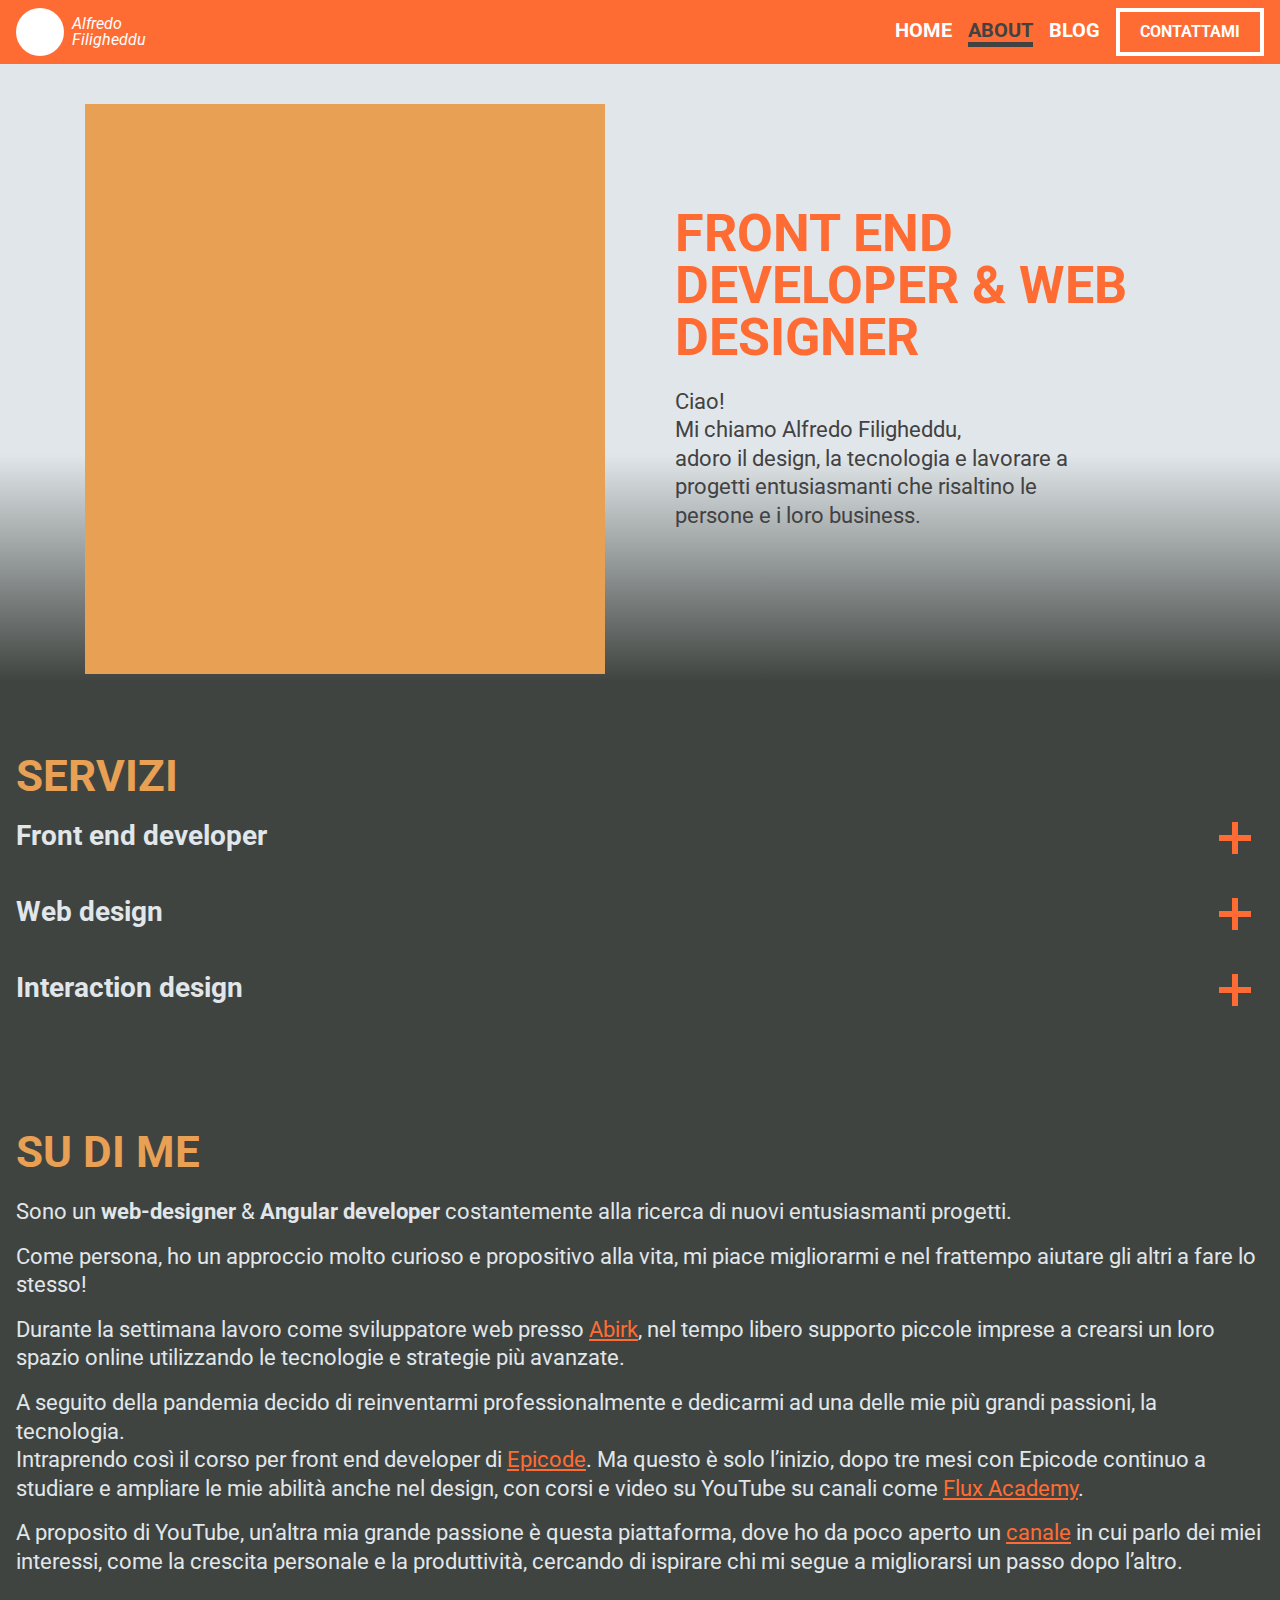
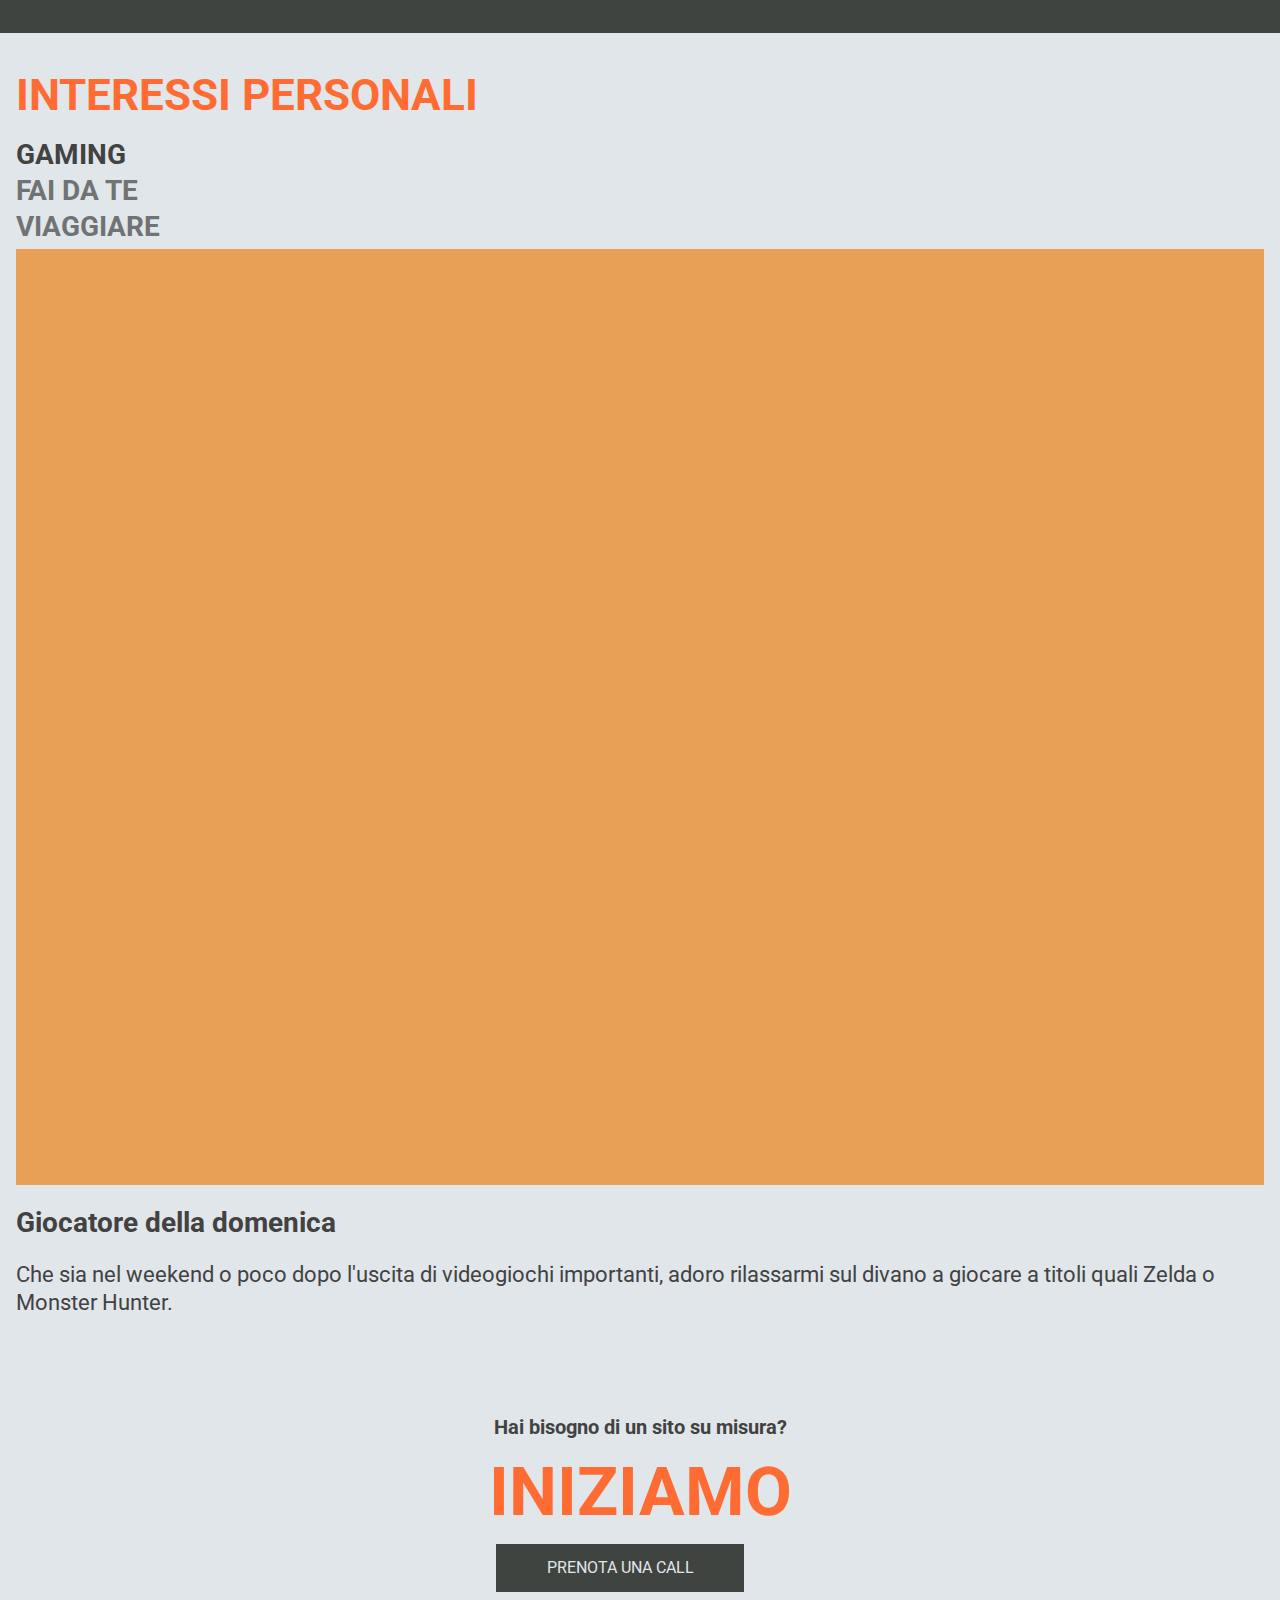
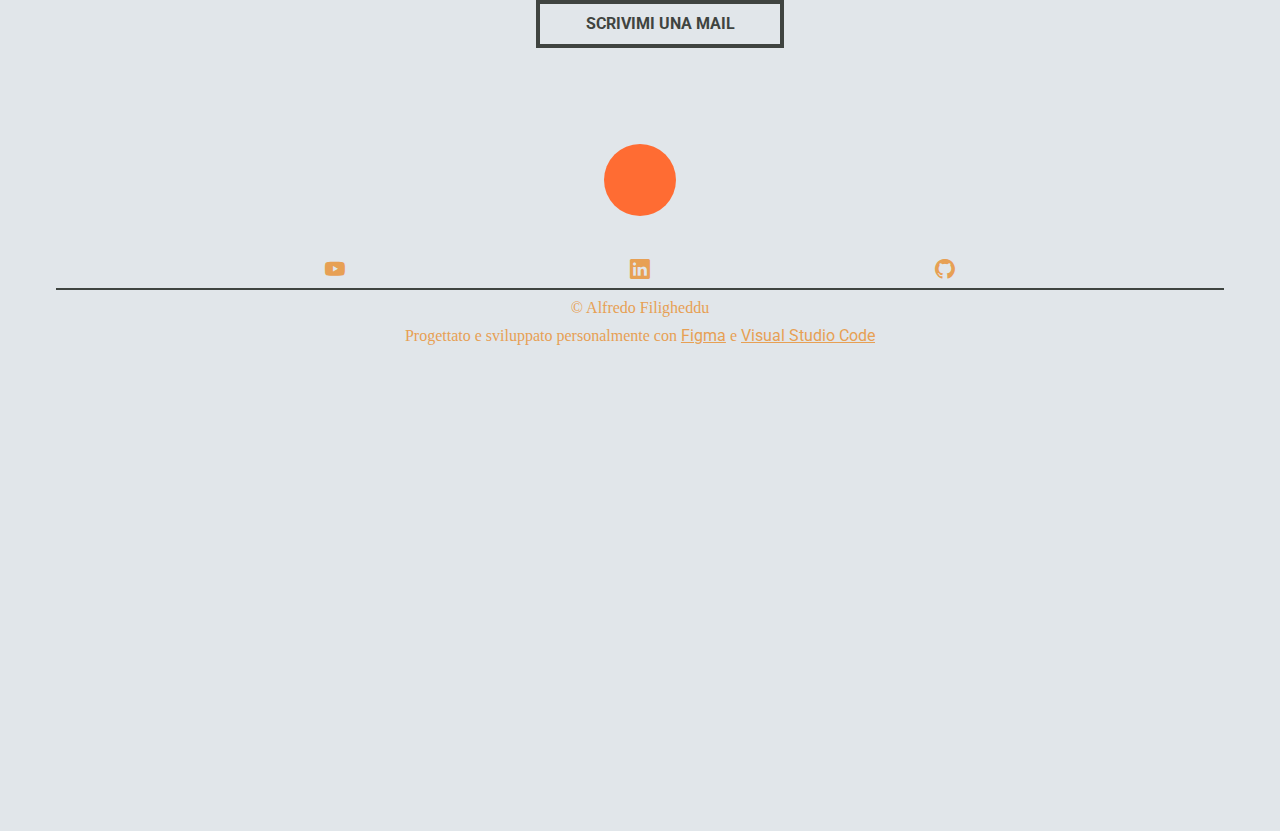
==== commit b9f3ba5d: "fix: removed metal gear" ====
--- a/about.html
+++ b/about.html
@@ -138,7 +138,7 @@
         <div class="bg-accent mb-3" style="aspect-ratio: 4/3;"></div>
         <h3>Giocatore della domenica</h3>
         <p>Che sia nel weekend o poco dopo l'uscita di videogiochi importanti, adoro rilassarmi sul divano a giocare a
-          titoli quali Zelda, Metal&nbsp;Gear o Monster&nbsp;Hunter.
+          titoli quali Zelda o Monster&nbsp;Hunter.
         </p>
       </div>
       <div class="carousel-content" style="position: absolute;">
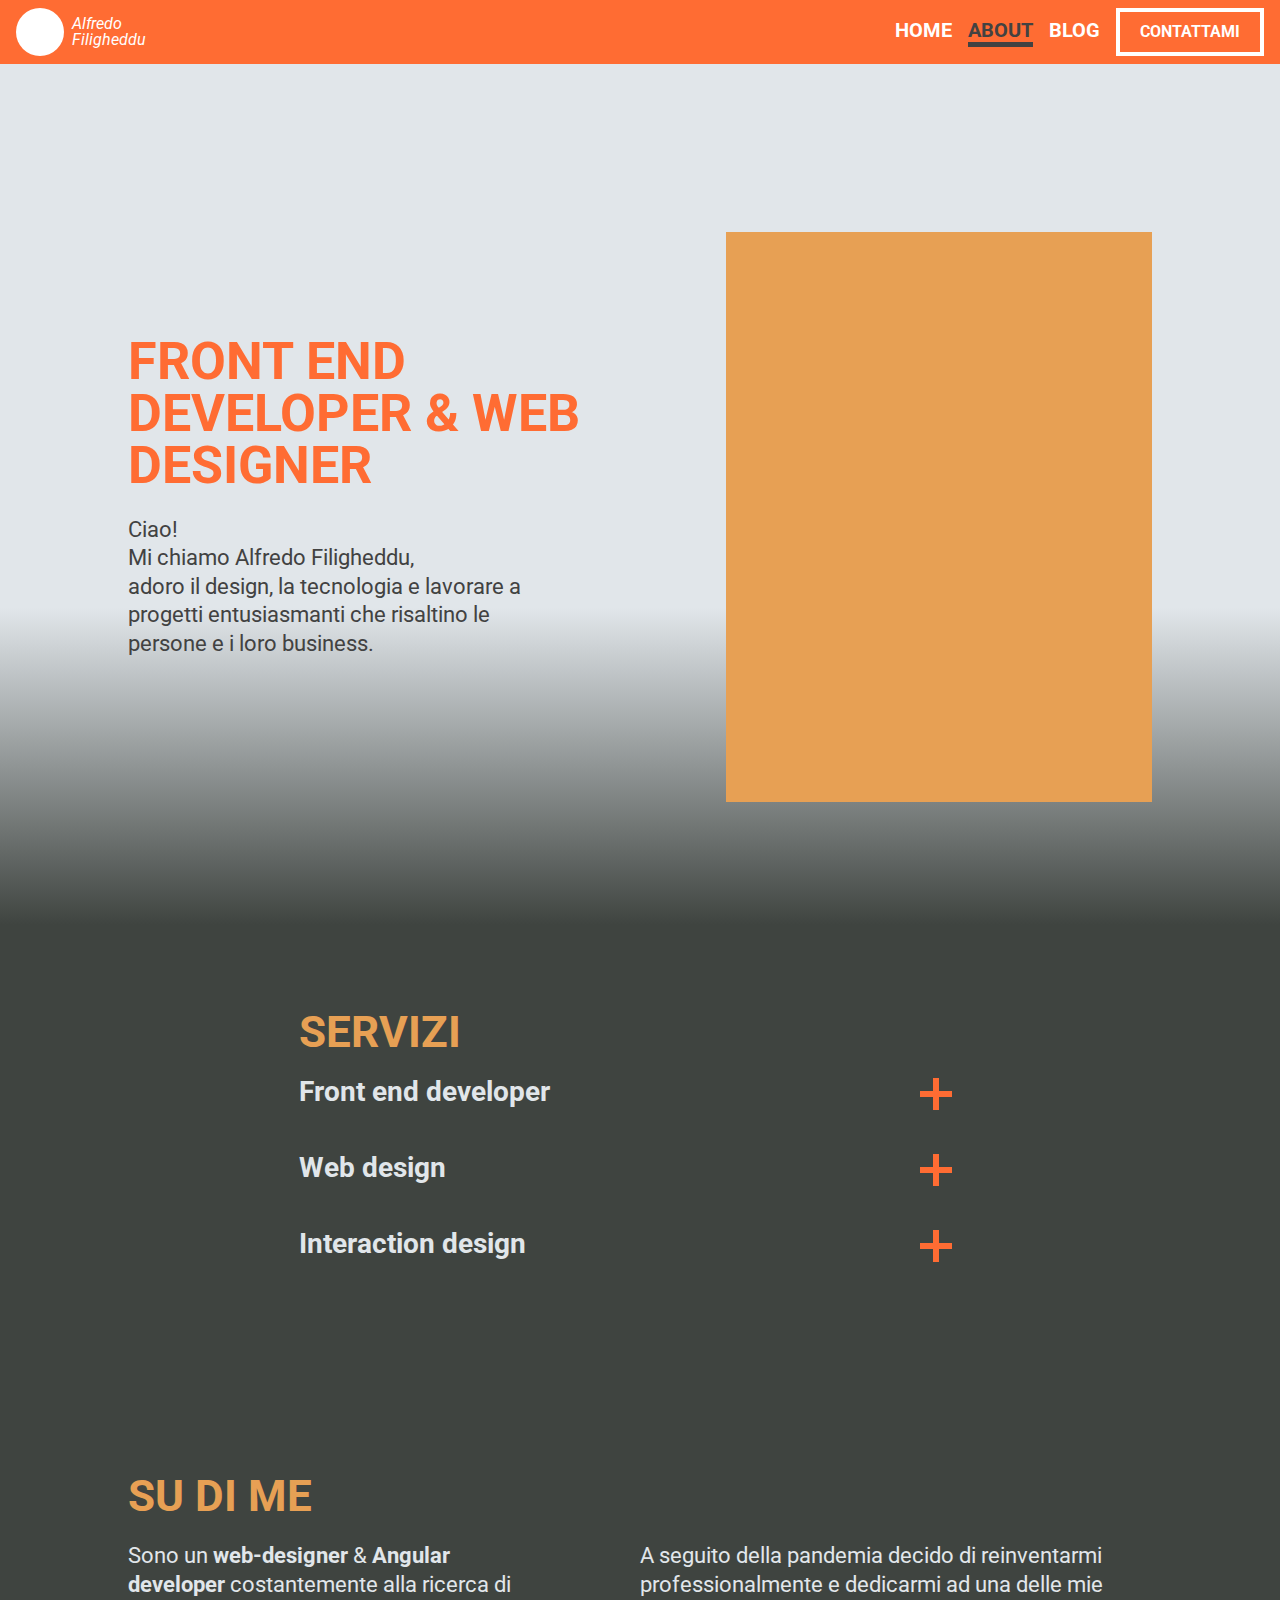
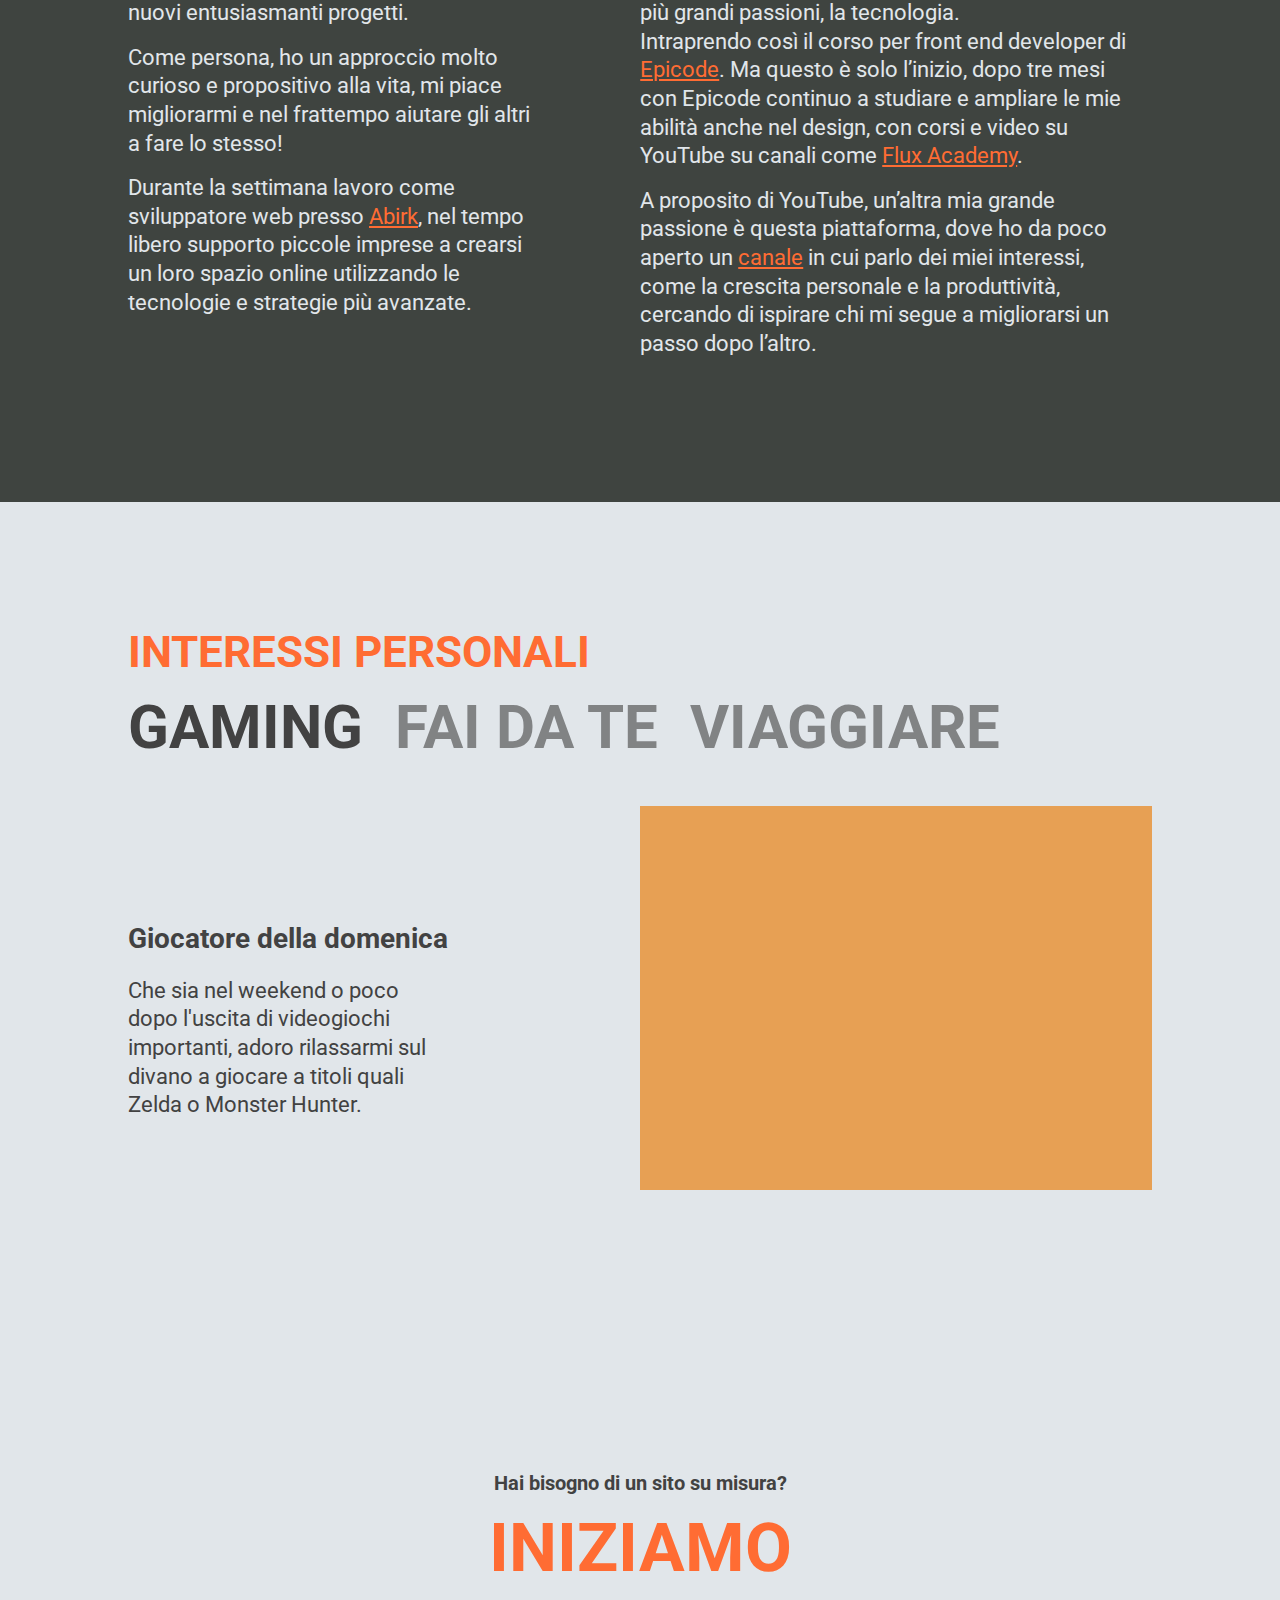
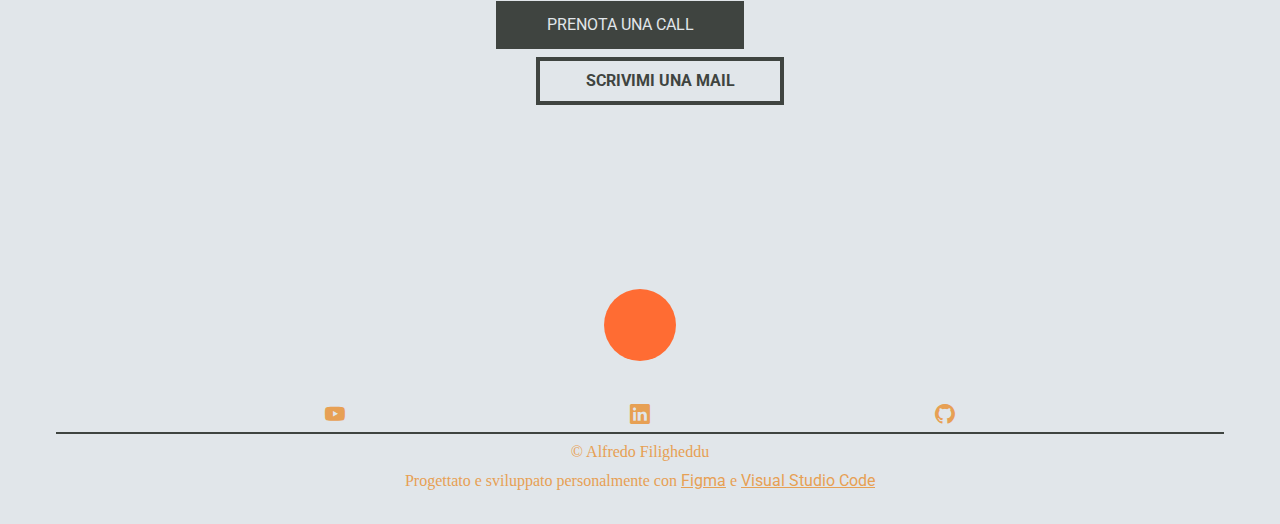
==== commit fc6f91aa: "feat: desktop design" ====
--- a/about.html
+++ b/about.html
@@ -57,8 +57,8 @@
   <main>
     <!-- Hero section  -->
     <section class="bg-dark-gradient">
-      <div class="d-flex-md align-center-md justify-evenly-md flex-row-reverse">
-        <div class="col-5-md">
+      <div class="d-flex-md align-center-md justify-between-md py-5">
+        <div class="col-6-md">
           <h1 class="color-main">Front End Developer & Web Designer</h1>
           <p class="mb-5 col-10">
             Ciao! <br>
@@ -73,87 +73,110 @@
     </section>
 
     <!-- Servizi  -->
-    <section class="bg-dark color-light py-5">
-
-      <h2 class="color-accent">Servizi</h2>
-
-      <div class="accordion">
-        <h3>Front end developer</h3>
-        <div class="plus"><span></span><span></span></div>
-      </div>
-      <p class="panel">Progetto, sviluppo e testo applicazioni web scalabili.</p>
-
-      <div class="accordion">
-        <h3>Web design</h3>
-        <div class="plus"><span></span><span></span></div>
-      </div>
-      <p class="panel">Progetto e sviluppo siti web veloci e responsive.</p>
-
-      <div class="accordion">
-        <h3>Interaction design</h3>
-        <div class="plus"><span></span><span></span></div>
-      </div>
-      <p class="panel">Progetto e realizzo interazioni e animazioni per siti web e applicazioni.</p>
+    <section class="bg-dark color-light py-5 d-flex-lg justify-center align-center">
+
+      <div class="col-8-lg">
+        <h2 class="color-accent">Servizi</h2>
+
+        <div class="accordion">
+          <h3>Front end developer</h3>
+          <div class="plus"><span></span><span></span></div>
+        </div>
+        <p class="panel">Progetto, sviluppo e testo applicazioni web scalabili.</p>
+
+        <div class="accordion">
+          <h3>Web design</h3>
+          <div class="plus"><span></span><span></span></div>
+        </div>
+        <p class="panel">Progetto e sviluppo siti web veloci e responsive.</p>
+
+        <div class="accordion">
+          <h3>Interaction design</h3>
+          <div class="plus"><span></span><span></span></div>
+        </div>
+        <p class="panel">Progetto e realizzo interazioni e animazioni per siti web e applicazioni.</p>
+      </div>
 
     </section>
 
     <section class="bg-dark color-light">
       <!-- Su di me -->
       <h2 class="color-accent">Su di me</h2>
-      <p>Sono un <b>web-designer</b> & <b>Angular developer</b> costantemente alla ricerca di nuovi
-        entusiasmanti progetti.</p>
-
-      <p>Come persona, ho un approccio molto curioso e propositivo alla vita, mi piace migliorarmi e nel
-        frattempo aiutare gli altri a fare lo stesso!</p>
-
-      <p>Durante la settimana lavoro come sviluppatore web presso
-        <a href="https://www.abirk.com/" target="_blank">Abirk</a>, nel tempo libero
-        supporto piccole imprese a crearsi un loro spazio online utilizzando le tecnologie e strategie più avanzate.
-      </p>
-
-      <p>A seguito della pandemia decido di reinventarmi professionalmente e dedicarmi ad una delle mie
-        più grandi passioni, la tecnologia. <br>
-        Intraprendo così il corso per front end developer di
-        <a href="https://epicode.com/it?utm_source=student&utm_content=filigheddualfredo@gmail.com"
-          target="_blank">Epicode</a>. Ma questo è solo l’inizio, dopo
-        tre mesi con Epicode continuo a studiare e ampliare le mie abilità anche nel design, con corsi e video su
-        YouTube su canali come <a href="https://www.flux-academy.com/" target="_blank">Flux Academy</a>.
-      </p>
-
-      <p>A proposito di YouTube, un’altra mia grande passione è questa piattaforma, dove ho da poco
-        aperto un <a href="https://www.youtube.com/channel/UCLIJbzDooY8uqppBxe8pnKA" target="_blank">canale</a> in cui
-        parlo dei miei interessi, come la crescita personale e la produttività,
-        cercando di ispirare chi mi segue a migliorarsi un passo dopo l’altro.</p>
+      <div class="d-flex-lg justify-between-lg">
+        <div class="col-5-lg">
+          <p>Sono un <b>web-designer</b> & <b>Angular developer</b> costantemente alla ricerca di nuovi
+            entusiasmanti progetti.</p>
+
+          <p>Come persona, ho un approccio molto curioso e propositivo alla vita, mi piace migliorarmi e nel
+            frattempo aiutare gli altri a fare lo stesso!</p>
+
+          <p>Durante la settimana lavoro come sviluppatore web presso
+            <a href="https://www.abirk.com/" target="_blank">Abirk</a>, nel tempo libero
+            supporto piccole imprese a crearsi un loro spazio online utilizzando le tecnologie e strategie più avanzate.
+          </p>
+        </div>
+
+        <div class="col-6-lg">
+          <p>A seguito della pandemia decido di reinventarmi professionalmente e dedicarmi ad una delle mie
+            più grandi passioni, la tecnologia. <br>
+            Intraprendo così il corso per front end developer di
+            <a href="https://epicode.com/it?utm_source=student&utm_content=filigheddualfredo@gmail.com"
+              target="_blank">Epicode</a>. Ma questo è solo l’inizio, dopo
+            tre mesi con Epicode continuo a studiare e ampliare le mie abilità anche nel design, con corsi e video su
+            YouTube su canali come <a href="https://www.flux-academy.com/" target="_blank">Flux Academy</a>.
+          </p>
+
+          <p>A proposito di YouTube, un’altra mia grande passione è questa piattaforma, dove ho da poco
+            aperto un <a href="https://www.youtube.com/channel/UCLIJbzDooY8uqppBxe8pnKA" target="_blank">canale</a> in
+            cui
+            parlo dei miei interessi, come la crescita personale e la produttività,
+            cercando di ispirare chi mi segue a migliorarsi un passo dopo l’altro.</p>
+        </div>
+      </div>
     </section>
 
     <!-- Interessi personali -->
     <section>
       <h2 class="color-main">Interessi personali</h2>
-      <h3 class="carousel-title active">Gaming</h3>
-      <h3 class="carousel-title">Fai da te</h3>
-      <h3 class="carousel-title">Viaggiare</h3>
-
-
-      <div class="carousel-content active">
-        <div class="bg-accent mb-3" style="aspect-ratio: 4/3;"></div>
-        <h3>Giocatore della domenica</h3>
-        <p>Che sia nel weekend o poco dopo l'uscita di videogiochi importanti, adoro rilassarmi sul divano a giocare a
-          titoli quali Zelda o Monster&nbsp;Hunter.
-        </p>
-      </div>
-      <div class="carousel-content" style="position: absolute;">
-        <div class="bg-accent mb-3" style="aspect-ratio: 4/3;"></div>
-        <h3>Fai per tre</h3>
-        <p>Quando sono a casa, che sia per necessità o per puro gusto, libero il mio estro creativo creando mobili e
-          oggetti in legno.
-        </p>
-      </div>
-      <div class="carousel-content" style="position: absolute;">
-        <div class="bg-accent mb-3" style="aspect-ratio: 4/3;"></div>
-        <h3>Nomade digitale</h3>
-        <p>Che sia in campeggio o nelle capitali del mondo, adoro viaggiare e grazie alla mia professione posso farlo
-          senza dover smettere di lavorare.
-        </p>
+      <div class="d-flex-md mb-5-md">
+        <h3 class="carousel-title active sub-title-1-xxl sub-title-2-xl sub-title-3 mr-4-md">Gaming</h3>
+        <h3 class="carousel-title sub-title-1-xxl sub-title-2-xl sub-title-3 mr-4-md">Fai da te</h3>
+        <h3 class="carousel-title sub-title-1-xxl sub-title-2-xl sub-title-3">Viaggiare</h3>
+      </div>
+
+
+      <div class="position-relative">
+        <div class="carousel-content active d-flex-md flex-row-reverse-md justify-between-md align-center-md">
+          <div class="bg-accent mb-3 col-6-md" style="aspect-ratio: 4/3;"></div>
+          <div class="col-4-md pt-5-md">
+            <h3>Giocatore della domenica</h3>
+            <p>Che sia nel weekend o poco dopo l'uscita di videogiochi importanti, adoro rilassarmi sul divano a giocare
+              a
+              titoli quali Zelda o Monster&nbsp;Hunter.
+            </p>
+          </div>
+        </div>
+        <div class="carousel-content d-flex-md flex-row-reverse-md justify-between-md align-center-md"
+          style="position: absolute;">
+          <div class="bg-accent mb-3 col-6-md" style="aspect-ratio: 4/3;"></div>
+          <div class="col-4-md pt-5-md">
+            <h3>Fai per tre</h3>
+            <p>Quando sono a casa, che sia per necessità o per puro gusto, libero il mio estro creativo creando mobili e
+              oggetti in legno.
+            </p>
+          </div>
+        </div>
+        <div class="carousel-content d-flex-md flex-row-reverse-md justify-between-md align-center-md"
+          style="position: absolute;">
+          <div class="bg-accent mb-3 col-6-md" style="aspect-ratio: 4/3;"></div>
+          <div class="col-4-md pt-5-md">
+            <h3>Nomade digitale</h3>
+            <p>Che sia in campeggio o nelle capitali del mondo, adoro viaggiare e grazie alla mia professione posso
+              farlo
+              senza dover smettere di lavorare.
+            </p>
+          </div>
+        </div>
       </div>
     </section>
 
--- a/assets/scss/style.css
+++ b/assets/scss/style.css
@@ -541,286 +541,352 @@
 .col-1 {
   min-width: 8.33%;
   width: 8.33%;
+  padding-right: 16px;
 }
 
 .col-2 {
   min-width: 16.66%;
   width: 16.66%;
+  padding-right: 16px;
 }
 
 .col-3 {
   min-width: 24.99%;
   width: 24.99%;
+  padding-right: 16px;
 }
 
 .col-4 {
   min-width: 33.32%;
   width: 33.32%;
+  padding-right: 16px;
 }
 
 .col-5 {
   min-width: 41.65%;
   width: 41.65%;
+  padding-right: 16px;
 }
 
 .col-6 {
   min-width: 49.98%;
   width: 49.98%;
+  padding-right: 16px;
 }
 
 .col-7 {
   min-width: 58.31%;
   width: 58.31%;
+  padding-right: 16px;
 }
 
 .col-8 {
   min-width: 66.64%;
   width: 66.64%;
+  padding-right: 16px;
 }
 
 .col-9 {
   min-width: 74.97%;
   width: 74.97%;
+  padding-right: 16px;
 }
 
 .col-10 {
   min-width: 83.3%;
   width: 83.3%;
+  padding-right: 16px;
 }
 
 .col-11 {
   min-width: 91.63%;
   width: 91.63%;
+  padding-right: 16px;
 }
 
 @media screen and (min-width: 576px) {
   .col-1-sm {
     min-width: 8.33%;
     width: 8.33%;
+    padding-right: 16px;
   }
   .col-2-sm {
     min-width: 16.66%;
     width: 16.66%;
+    padding-right: 16px;
   }
   .col-3-sm {
     min-width: 24.99%;
     width: 24.99%;
+    padding-right: 16px;
   }
   .col-4-sm {
     min-width: 33.32%;
     width: 33.32%;
+    padding-right: 16px;
   }
   .col-5-sm {
     min-width: 41.65%;
     width: 41.65%;
+    padding-right: 16px;
   }
   .col-6-sm {
     min-width: 49.98%;
     width: 49.98%;
+    padding-right: 16px;
   }
   .col-7-sm {
     min-width: 58.31%;
     width: 58.31%;
+    padding-right: 16px;
   }
   .col-8-sm {
     min-width: 66.64%;
     width: 66.64%;
+    padding-right: 16px;
   }
   .col-9-sm {
     min-width: 74.97%;
     width: 74.97%;
+    padding-right: 16px;
   }
   .col-10-sm {
     min-width: 83.3%;
     width: 83.3%;
+    padding-right: 16px;
   }
   .col-11-sm {
     min-width: 91.63%;
     width: 91.63%;
+    padding-right: 16px;
   }
 }
 @media screen and (min-width: 768px) {
   .col-1-md {
     min-width: 8.33%;
     width: 8.33%;
+    padding-right: 16px;
   }
   .col-2-md {
     min-width: 16.66%;
     width: 16.66%;
+    padding-right: 16px;
   }
   .col-3-md {
     min-width: 24.99%;
     width: 24.99%;
+    padding-right: 16px;
   }
   .col-4-md {
     min-width: 33.32%;
     width: 33.32%;
+    padding-right: 16px;
   }
   .col-5-md {
     min-width: 41.65%;
     width: 41.65%;
+    padding-right: 16px;
   }
   .col-6-md {
     min-width: 49.98%;
     width: 49.98%;
+    padding-right: 16px;
   }
   .col-7-md {
     min-width: 58.31%;
     width: 58.31%;
+    padding-right: 16px;
   }
   .col-8-md {
     min-width: 66.64%;
     width: 66.64%;
+    padding-right: 16px;
   }
   .col-9-md {
     min-width: 74.97%;
     width: 74.97%;
+    padding-right: 16px;
   }
   .col-10-md {
     min-width: 83.3%;
     width: 83.3%;
+    padding-right: 16px;
   }
   .col-11-md {
     min-width: 91.63%;
     width: 91.63%;
+    padding-right: 16px;
   }
 }
 @media screen and (min-width: 992px) {
   .col-1-lg {
     min-width: 8.33%;
     width: 8.33%;
+    padding-right: 16px;
   }
   .col-2-lg {
     min-width: 16.66%;
     width: 16.66%;
+    padding-right: 16px;
   }
   .col-3-lg {
     min-width: 24.99%;
     width: 24.99%;
+    padding-right: 16px;
   }
   .col-4-lg {
     min-width: 33.32%;
     width: 33.32%;
+    padding-right: 16px;
   }
   .col-5-lg {
     min-width: 41.65%;
     width: 41.65%;
+    padding-right: 16px;
   }
   .col-6-lg {
     min-width: 49.98%;
     width: 49.98%;
+    padding-right: 16px;
   }
   .col-7-lg {
     min-width: 58.31%;
     width: 58.31%;
+    padding-right: 16px;
   }
   .col-8-lg {
     min-width: 66.64%;
     width: 66.64%;
+    padding-right: 16px;
   }
   .col-9-lg {
     min-width: 74.97%;
     width: 74.97%;
+    padding-right: 16px;
   }
   .col-10-lg {
     min-width: 83.3%;
     width: 83.3%;
+    padding-right: 16px;
   }
   .col-11-lg {
     min-width: 91.63%;
     width: 91.63%;
+    padding-right: 16px;
   }
 }
 @media screen and (min-width: 1200px) {
   .col-1-xl {
     min-width: 8.33%;
     width: 8.33%;
+    padding-right: 16px;
   }
   .col-2-xl {
     min-width: 16.66%;
     width: 16.66%;
+    padding-right: 16px;
   }
   .col-3-xl {
     min-width: 24.99%;
     width: 24.99%;
+    padding-right: 16px;
   }
   .col-4-xl {
     min-width: 33.32%;
     width: 33.32%;
+    padding-right: 16px;
   }
   .col-5-xl {
     min-width: 41.65%;
     width: 41.65%;
+    padding-right: 16px;
   }
   .col-6-xl {
     min-width: 49.98%;
     width: 49.98%;
+    padding-right: 16px;
   }
   .col-7-xl {
     min-width: 58.31%;
     width: 58.31%;
+    padding-right: 16px;
   }
   .col-8-xl {
     min-width: 66.64%;
     width: 66.64%;
+    padding-right: 16px;
   }
   .col-9-xl {
     min-width: 74.97%;
     width: 74.97%;
+    padding-right: 16px;
   }
   .col-10-xl {
     min-width: 83.3%;
     width: 83.3%;
+    padding-right: 16px;
   }
   .col-11-xl {
     min-width: 91.63%;
     width: 91.63%;
+    padding-right: 16px;
   }
 }
 @media screen and (min-width: 1400px) {
   .col-1-xxl {
     min-width: 8.33%;
     width: 8.33%;
+    padding-right: 16px;
   }
   .col-2-xxl {
     min-width: 16.66%;
     width: 16.66%;
+    padding-right: 16px;
   }
   .col-3-xxl {
     min-width: 24.99%;
     width: 24.99%;
+    padding-right: 16px;
   }
   .col-4-xxl {
     min-width: 33.32%;
     width: 33.32%;
+    padding-right: 16px;
   }
   .col-5-xxl {
     min-width: 41.65%;
     width: 41.65%;
+    padding-right: 16px;
   }
   .col-6-xxl {
     min-width: 49.98%;
     width: 49.98%;
+    padding-right: 16px;
   }
   .col-7-xxl {
     min-width: 58.31%;
     width: 58.31%;
+    padding-right: 16px;
   }
   .col-8-xxl {
     min-width: 66.64%;
     width: 66.64%;
+    padding-right: 16px;
   }
   .col-9-xxl {
     min-width: 74.97%;
     width: 74.97%;
+    padding-right: 16px;
   }
   .col-10-xxl {
     min-width: 83.3%;
     width: 83.3%;
+    padding-right: 16px;
   }
   .col-11-xxl {
     min-width: 91.63%;
     width: 91.63%;
+    padding-right: 16px;
   }
 }
 /** POSITION *************************************************************************************/
@@ -861,6 +927,47 @@
   z-index: 1030;
 }
 
+.sticky-navbar {
+  position: -webkit-sticky;
+  position: sticky;
+  top: 96px;
+}
+
+@media screen and (min-width: 576px) {
+  .sticky-navbar-sm {
+    position: -webkit-sticky;
+    position: sticky;
+    top: 96px;
+  }
+}
+@media screen and (min-width: 768px) {
+  .sticky-navbar-md {
+    position: -webkit-sticky;
+    position: sticky;
+    top: 96px;
+  }
+}
+@media screen and (min-width: 992px) {
+  .sticky-navbar-lg {
+    position: -webkit-sticky;
+    position: sticky;
+    top: 96px;
+  }
+}
+@media screen and (min-width: 1200px) {
+  .sticky-navbar-xl {
+    position: -webkit-sticky;
+    position: sticky;
+    top: 96px;
+  }
+}
+@media screen and (min-width: 1400px) {
+  .sticky-navbar-xxl {
+    position: -webkit-sticky;
+    position: sticky;
+    top: 96px;
+  }
+}
 .sticky-top {
   position: -webkit-sticky;
   position: sticky;
@@ -1029,6 +1136,166 @@
   font-weight: bold;
 }
 
+@media screen and (min-width: 576px) {
+  .sub-title-1-sm {
+    margin-bottom: 8px;
+    font-size: var(--font-size-st1);
+    font-weight: bold;
+  }
+  .sub-title-2-sm {
+    margin-bottom: 8px;
+    font-size: var(--font-size-st2);
+    font-weight: bold;
+  }
+  .sub-title-3-sm {
+    margin-bottom: 8px;
+    font-size: var(--font-size-st3);
+    font-weight: bold;
+  }
+  .sub-title-4-sm {
+    margin-bottom: 8px;
+    font-size: var(--font-size-st4);
+    font-weight: bold;
+  }
+  .sub-title-5-sm {
+    margin-bottom: 8px;
+    font-size: var(--font-size-st5);
+    font-weight: bold;
+  }
+  .sub-title-6-sm {
+    margin-bottom: 8px;
+    font-size: var(--font-size-st6);
+    font-weight: bold;
+  }
+}
+@media screen and (min-width: 768px) {
+  .sub-title-1-md {
+    margin-bottom: 8px;
+    font-size: var(--font-size-st1);
+    font-weight: bold;
+  }
+  .sub-title-2-md {
+    margin-bottom: 8px;
+    font-size: var(--font-size-st2);
+    font-weight: bold;
+  }
+  .sub-title-3-md {
+    margin-bottom: 8px;
+    font-size: var(--font-size-st3);
+    font-weight: bold;
+  }
+  .sub-title-4-md {
+    margin-bottom: 8px;
+    font-size: var(--font-size-st4);
+    font-weight: bold;
+  }
+  .sub-title-5-md {
+    margin-bottom: 8px;
+    font-size: var(--font-size-st5);
+    font-weight: bold;
+  }
+  .sub-title-6-md {
+    margin-bottom: 8px;
+    font-size: var(--font-size-st6);
+    font-weight: bold;
+  }
+}
+@media screen and (min-width: 992px) {
+  .sub-title-1-lg {
+    margin-bottom: 8px;
+    font-size: var(--font-size-st1);
+    font-weight: bold;
+  }
+  .sub-title-2-lg {
+    margin-bottom: 8px;
+    font-size: var(--font-size-st2);
+    font-weight: bold;
+  }
+  .sub-title-3-lg {
+    margin-bottom: 8px;
+    font-size: var(--font-size-st3);
+    font-weight: bold;
+  }
+  .sub-title-4-lg {
+    margin-bottom: 8px;
+    font-size: var(--font-size-st4);
+    font-weight: bold;
+  }
+  .sub-title-5-lg {
+    margin-bottom: 8px;
+    font-size: var(--font-size-st5);
+    font-weight: bold;
+  }
+  .sub-title-6-lg {
+    margin-bottom: 8px;
+    font-size: var(--font-size-st6);
+    font-weight: bold;
+  }
+}
+@media screen and (min-width: 1200px) {
+  .sub-title-1-xl {
+    margin-bottom: 8px;
+    font-size: var(--font-size-st1);
+    font-weight: bold;
+  }
+  .sub-title-2-xl {
+    margin-bottom: 8px;
+    font-size: var(--font-size-st2);
+    font-weight: bold;
+  }
+  .sub-title-3-xl {
+    margin-bottom: 8px;
+    font-size: var(--font-size-st3);
+    font-weight: bold;
+  }
+  .sub-title-4-xl {
+    margin-bottom: 8px;
+    font-size: var(--font-size-st4);
+    font-weight: bold;
+  }
+  .sub-title-5-xl {
+    margin-bottom: 8px;
+    font-size: var(--font-size-st5);
+    font-weight: bold;
+  }
+  .sub-title-6-xl {
+    margin-bottom: 8px;
+    font-size: var(--font-size-st6);
+    font-weight: bold;
+  }
+}
+@media screen and (min-width: 1400px) {
+  .sub-title-1-xxl {
+    margin-bottom: 8px;
+    font-size: var(--font-size-st1);
+    font-weight: bold;
+  }
+  .sub-title-2-xxl {
+    margin-bottom: 8px;
+    font-size: var(--font-size-st2);
+    font-weight: bold;
+  }
+  .sub-title-3-xxl {
+    margin-bottom: 8px;
+    font-size: var(--font-size-st3);
+    font-weight: bold;
+  }
+  .sub-title-4-xxl {
+    margin-bottom: 8px;
+    font-size: var(--font-size-st4);
+    font-weight: bold;
+  }
+  .sub-title-5-xxl {
+    margin-bottom: 8px;
+    font-size: var(--font-size-st5);
+    font-weight: bold;
+  }
+  .sub-title-6-xxl {
+    margin-bottom: 8px;
+    font-size: var(--font-size-st6);
+    font-weight: bold;
+  }
+}
 p,
 .body1,
 footer p,
@@ -1184,6 +1451,11 @@
 section {
   padding: 40px 16px;
 }
+@media screen and (min-width: 992px) {
+  section {
+    padding: 128px;
+  }
+}
 
 footer {
   padding: 56px 56px 16px;
@@ -1221,6 +1493,8 @@
   text-transform: uppercase;
   text-align: center;
   font-size: var(--font-size-btn);
+  min-width: 160px;
+  cursor: pointer;
   display: inline-block;
   text-decoration: none;
 }
@@ -1233,6 +1507,7 @@
   font-size: var(--font-size-btn);
   color: #3f4440;
   font-weight: bold;
+  cursor: pointer;
   display: inline-block;
   text-decoration: none;
 }
@@ -1274,18 +1549,21 @@
 .carousel-title {
   text-transform: uppercase;
   margin-bottom: 8px;
-  opacity: 0.7;
+  opacity: 0.6;
   transition: opacity 500ms;
+  cursor: pointer;
 }
 .carousel-title.active {
   transition: opacity 500ms 500ms;
   opacity: 1;
 }
-.carousel-title ~ .carousel-content {
+
+.carousel-content {
+  top: 0;
   opacity: 0;
   transition: opacity 500ms;
 }
-.carousel-title ~ .carousel-content.active {
+.carousel-content.active {
   transition: opacity 500ms 500ms;
   opacity: 1;
 }
@@ -3184,6 +3462,12 @@
 
 .h-100 {
   height: 100%;
+}
+
+.h-fit-content {
+  height: -webkit-fit-content;
+  height: -moz-fit-content;
+  height: fit-content;
 }
 
 .bg-main {
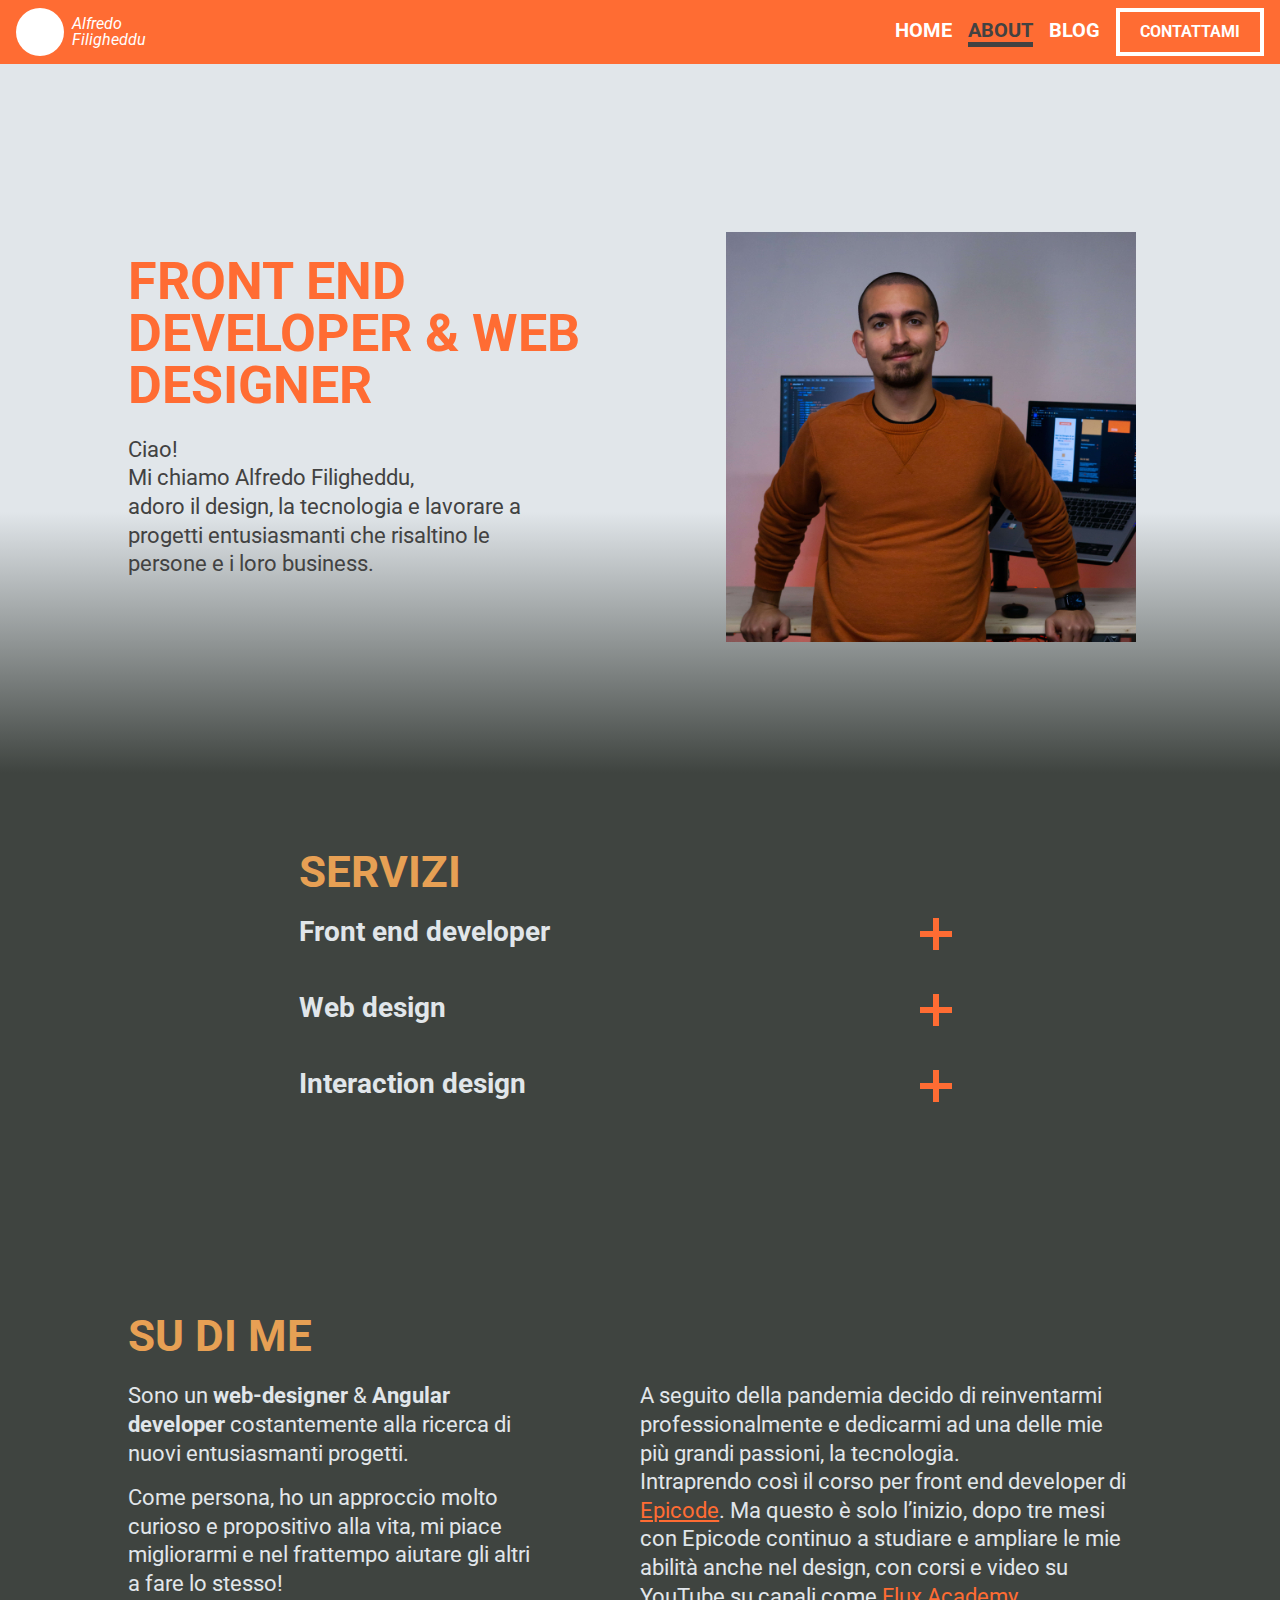
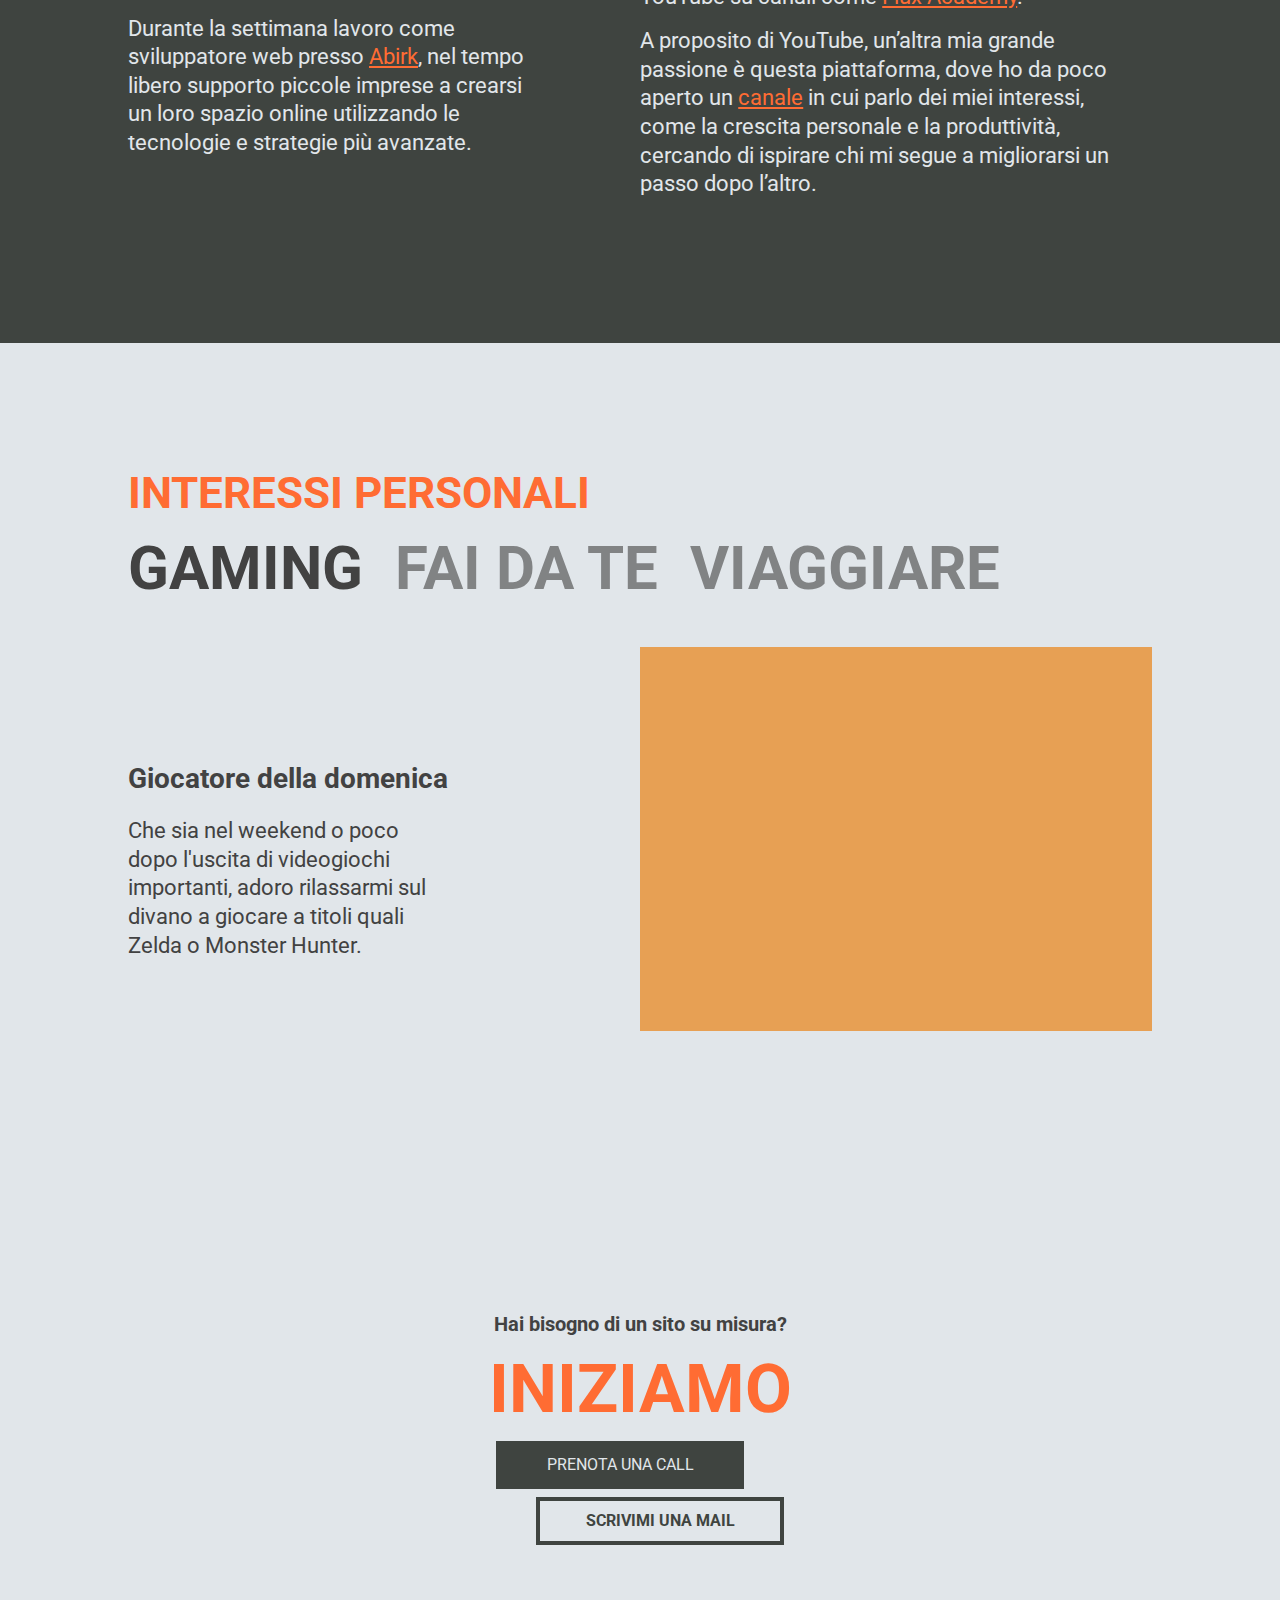
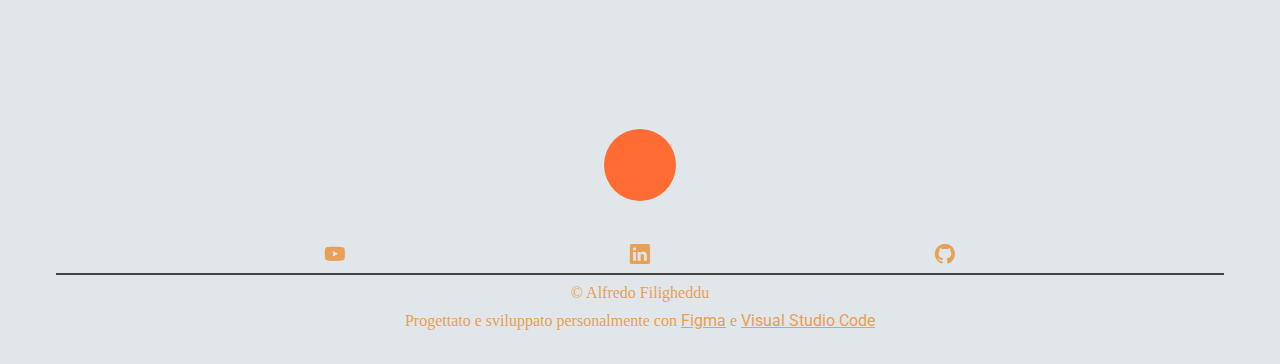
==== commit 44f4757e: "feat: added pictures" ====
--- a/about.html
+++ b/about.html
@@ -68,7 +68,7 @@
           </p>
         </div>
 
-        <div class="responsive-pic bg-accent col-5-md" style="height: 570px"></div>
+        <img src="assets/img/desk.jpg" alt="" class="responsive-pic col-5-md">
       </div>
     </section>
 
@@ -168,7 +168,7 @@
         </div>
         <div class="carousel-content d-flex-md flex-row-reverse-md justify-between-md align-center-md"
           style="position: absolute;">
-          <div class="bg-accent mb-3 col-6-md" style="aspect-ratio: 4/3;"></div>
+          <img src="assets/img/travel.jpg" alt="" class="responsive-pic mb-3 col-6-md" style="aspect-ratio: 4/3;">
           <div class="col-4-md pt-5-md">
             <h3>Nomade digitale</h3>
             <p>Che sia in campeggio o nelle capitali del mondo, adoro viaggiare e grazie alla mia professione posso
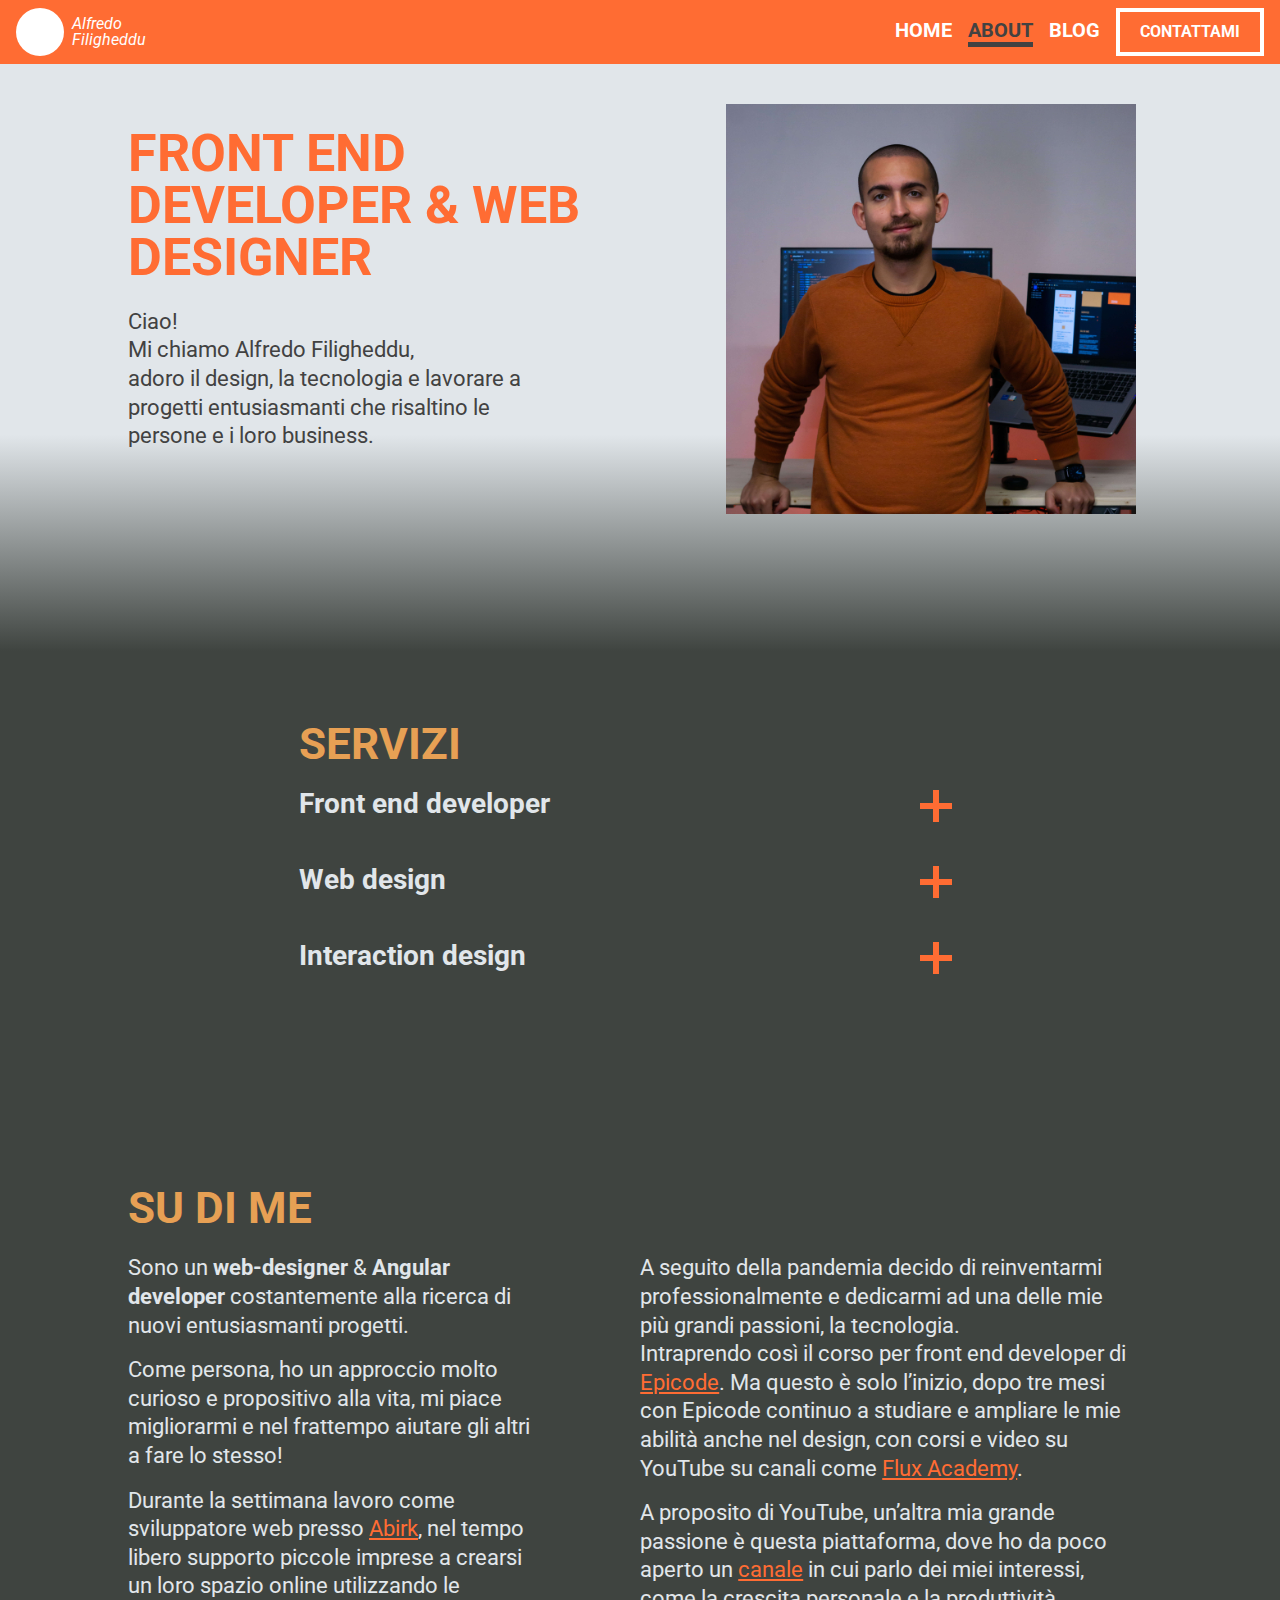
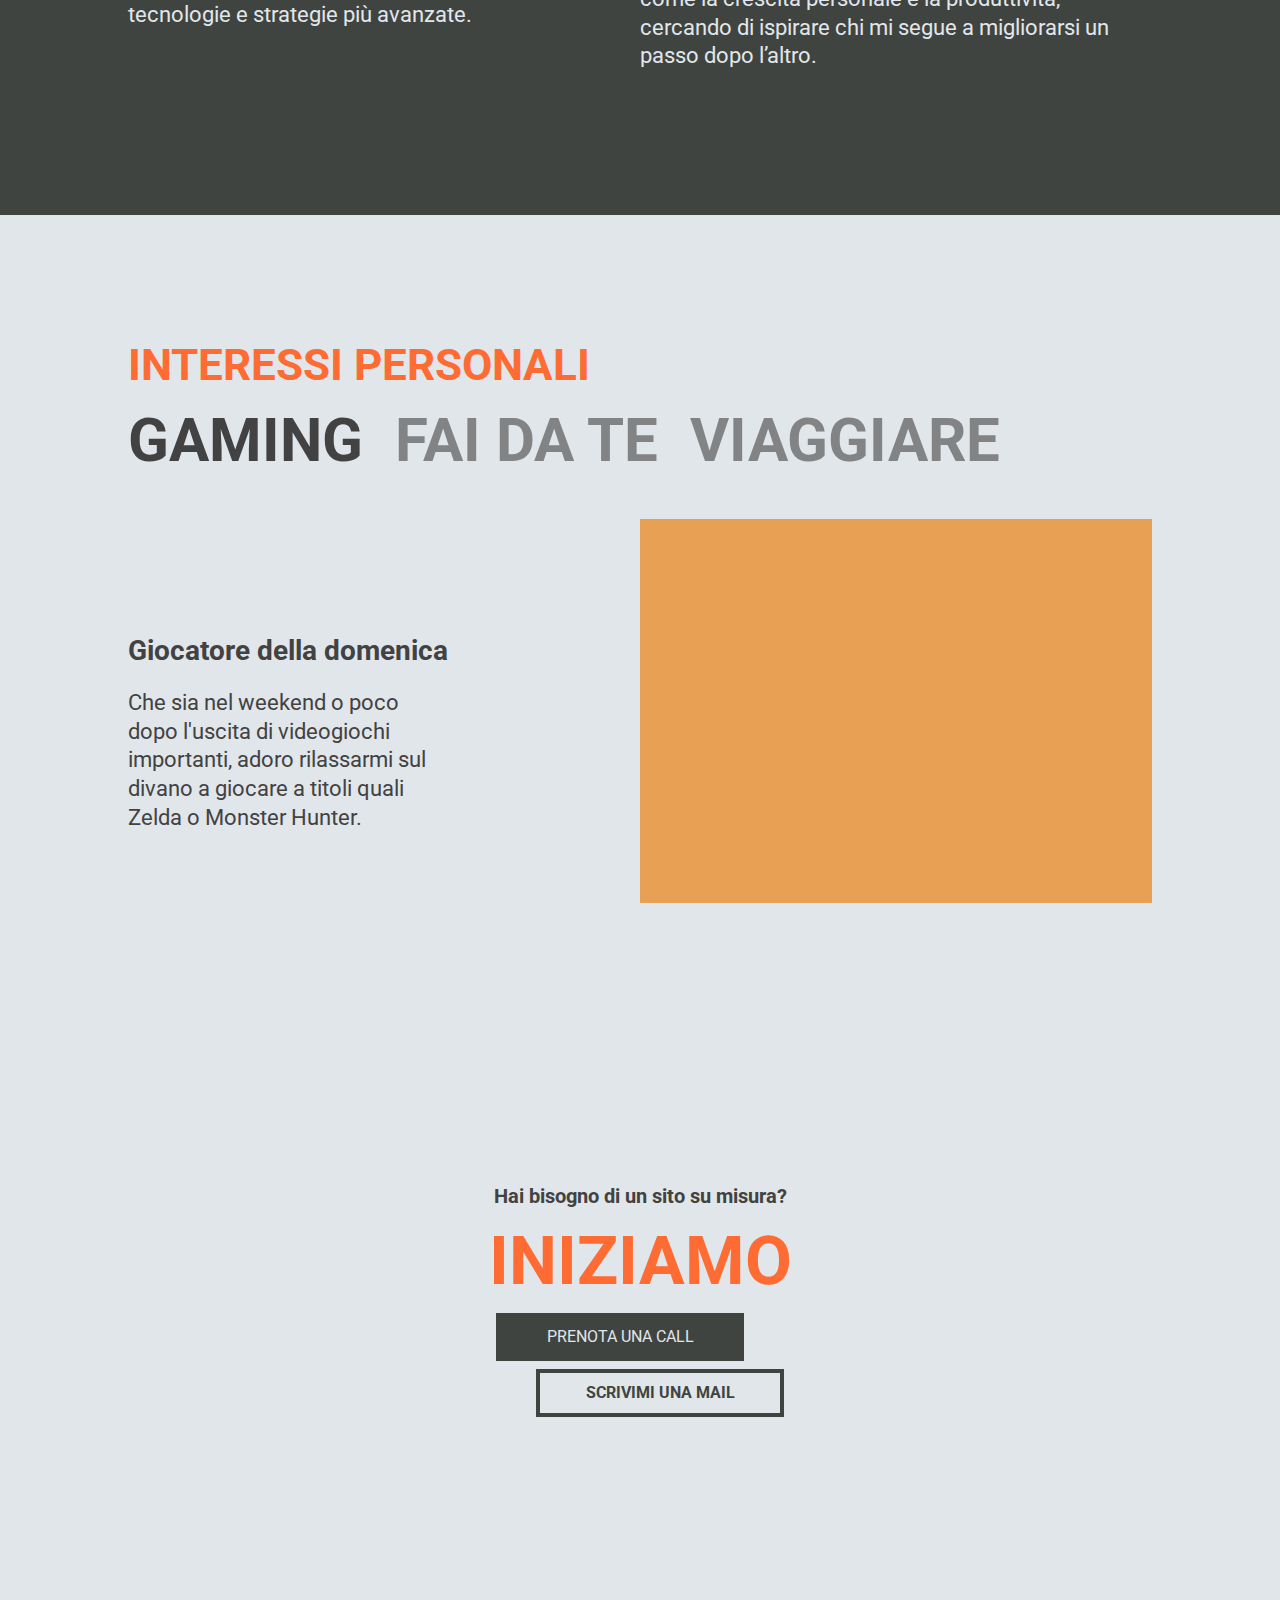
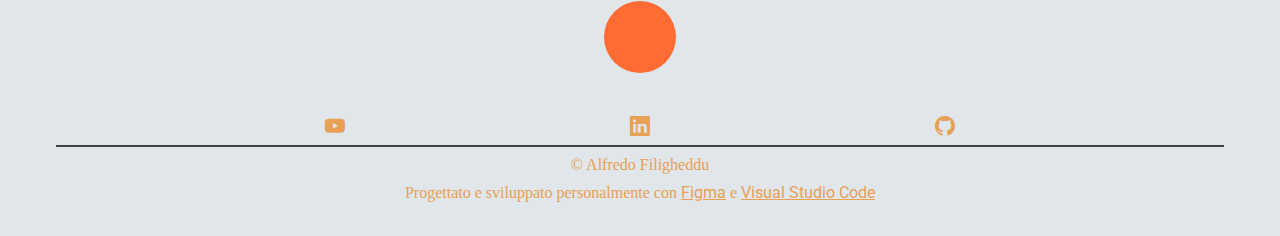
==== commit 4ff9823f: "fix: hero height" ====
--- a/about.html
+++ b/about.html
@@ -56,8 +56,8 @@
 
   <main>
     <!-- Hero section  -->
-    <section class="bg-dark-gradient">
-      <div class="d-flex-md align-center-md justify-between-md py-5">
+    <section class="bg-dark-gradient pt-0">
+      <div class="d-flex-md align-center-md justify-between-md py-5 ">
         <div class="col-6-md">
           <h1 class="color-main">Front End Developer & Web Designer</h1>
           <p class="mb-5 col-10">
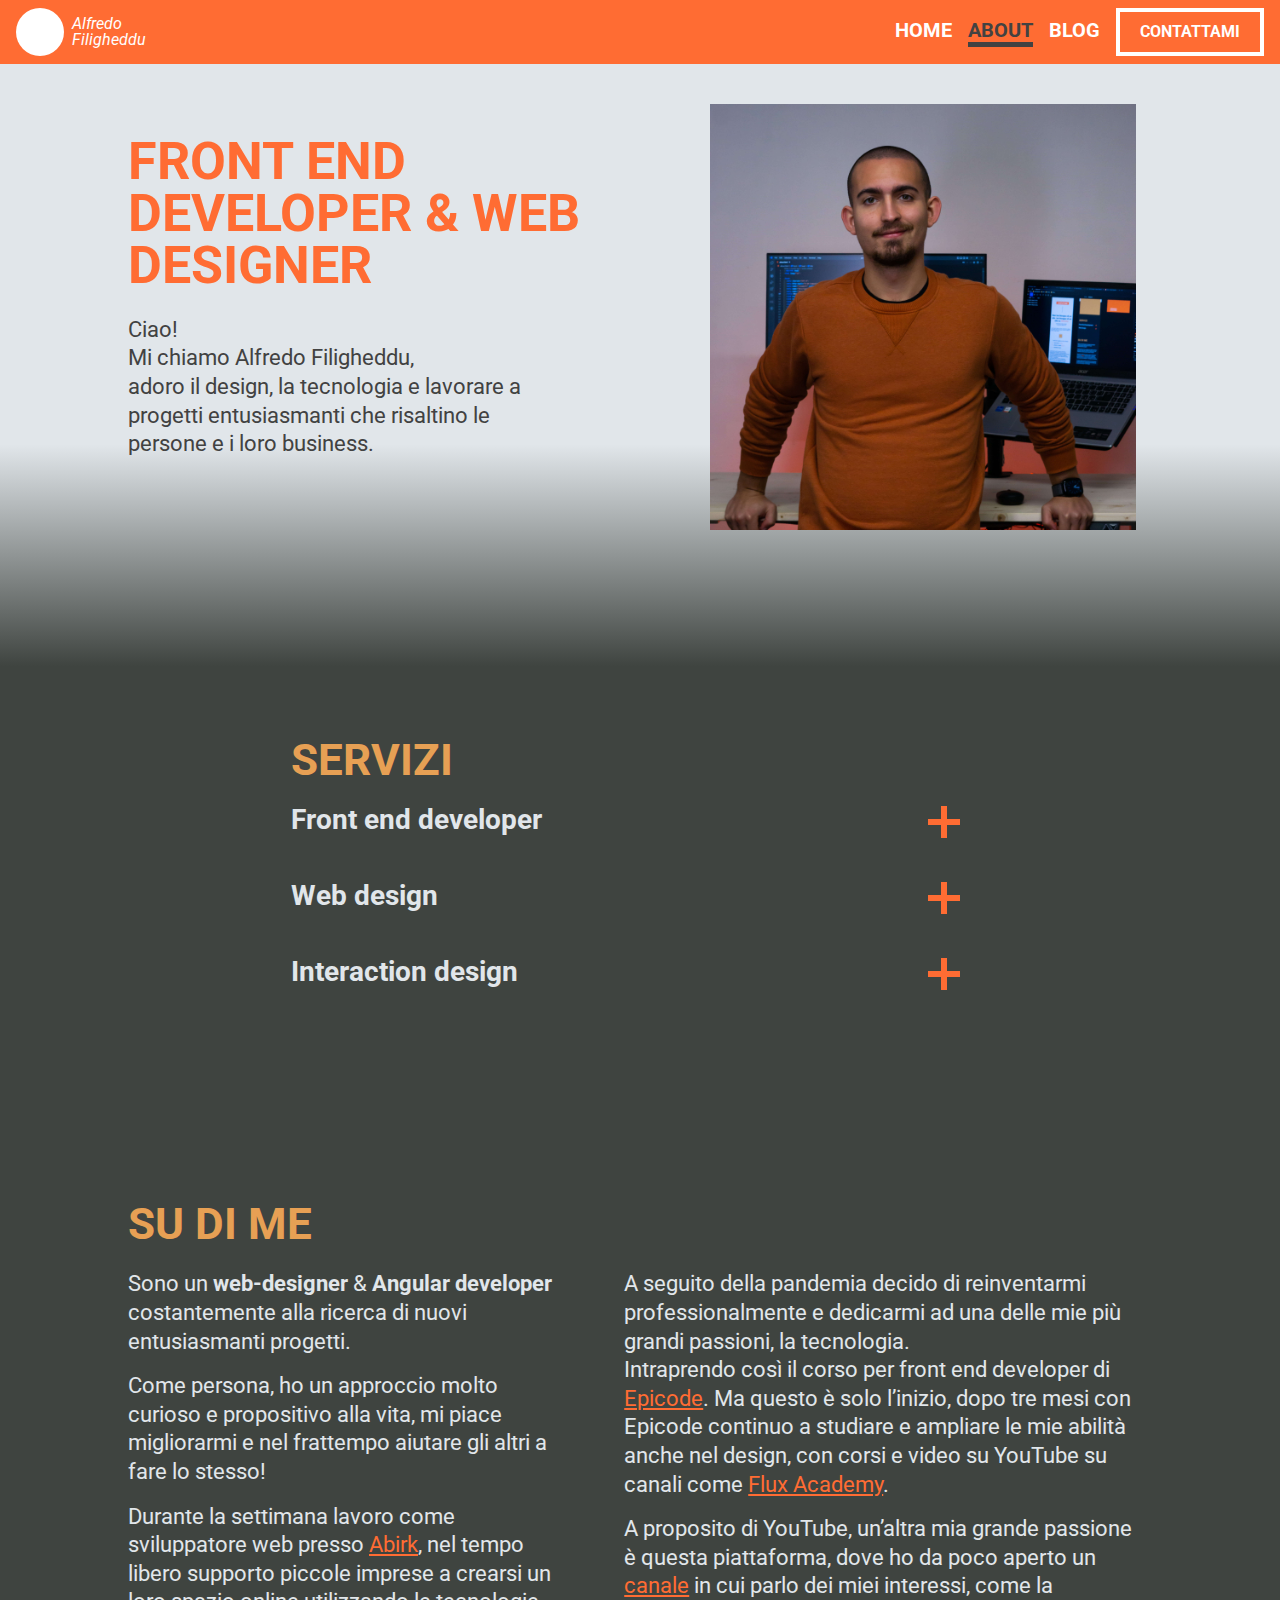
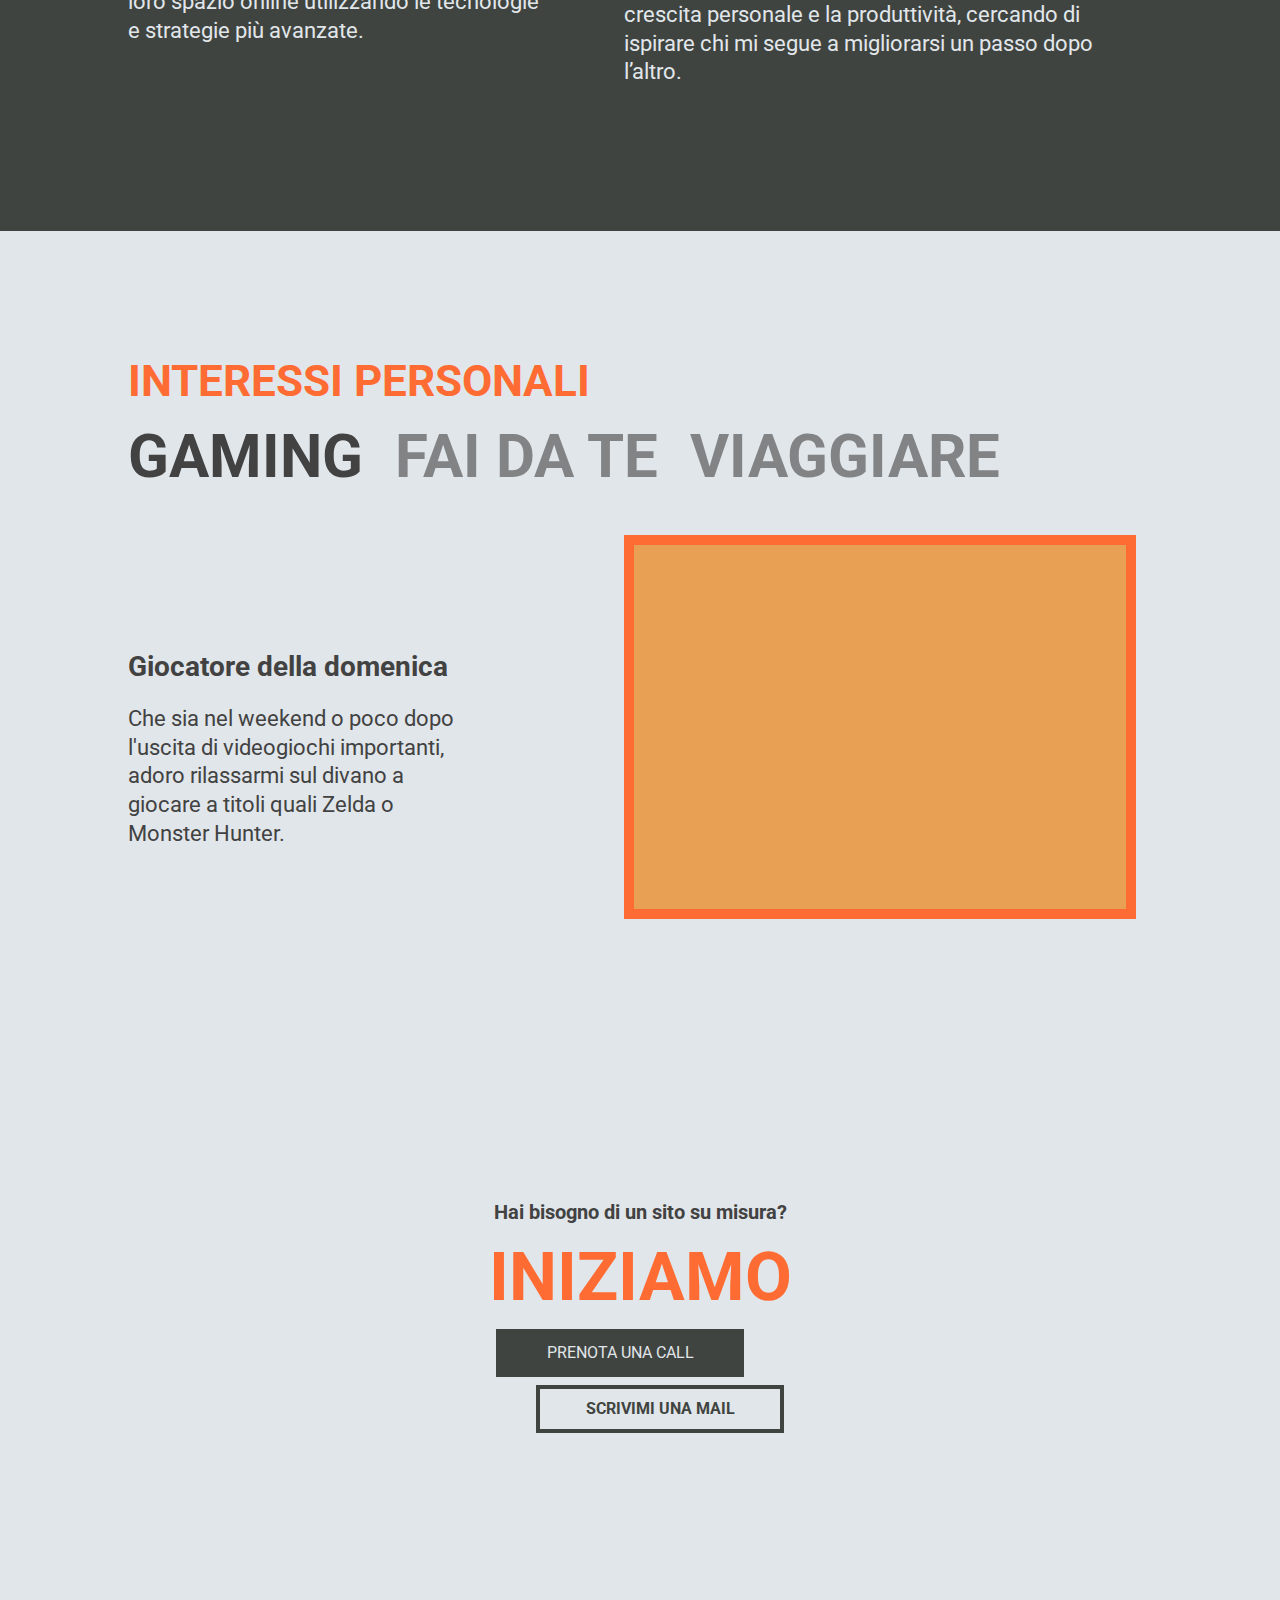
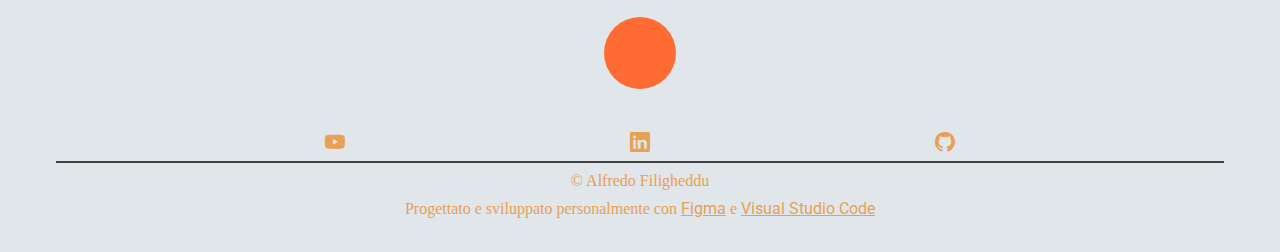
==== commit f0342775: "feat: blog and borders" ====
--- a/about.html
+++ b/about.html
@@ -43,7 +43,7 @@
           <li class="nav-item"><a class="nav-link" href="index.html">Home</a></li>
           <!-- <li class="nav-item"><a class="nav-link" href="index.html#portfolio">Work</a></li> -->
           <li class="nav-item"><a class="nav-link active" aria-current="page" href="about.html">About</a></li>
-          <li class="nav-item"><a class="nav-link" href="#contacts">Blog</a></li>
+          <li class="nav-item"><a class="nav-link" href="blog.html">Blog</a></li>
           <li class="nav-item">
             <a class="nav-link hollow-button border-white" href="">
               Contattami
@@ -147,7 +147,7 @@
 
       <div class="position-relative">
         <div class="carousel-content active d-flex-md flex-row-reverse-md justify-between-md align-center-md">
-          <div class="bg-accent mb-3 col-6-md" style="aspect-ratio: 4/3;"></div>
+          <div class="bg-accent mb-3 col-6-md" style="aspect-ratio: 4/3; border: 10px solid #ff6c33;"></div>
           <div class="col-4-md pt-5-md">
             <h3>Giocatore della domenica</h3>
             <p>Che sia nel weekend o poco dopo l'uscita di videogiochi importanti, adoro rilassarmi sul divano a giocare
@@ -158,7 +158,7 @@
         </div>
         <div class="carousel-content d-flex-md flex-row-reverse-md justify-between-md align-center-md"
           style="position: absolute;">
-          <div class="bg-accent mb-3 col-6-md" style="aspect-ratio: 4/3;"></div>
+          <div class="bg-accent mb-3 col-6-md" style="aspect-ratio: 4/3; border: 10px solid #ff6c33;"></div>
           <div class="col-4-md pt-5-md">
             <h3>Fai per tre</h3>
             <p>Quando sono a casa, che sia per necessità o per puro gusto, libero il mio estro creativo creando mobili e
@@ -168,7 +168,8 @@
         </div>
         <div class="carousel-content d-flex-md flex-row-reverse-md justify-between-md align-center-md"
           style="position: absolute;">
-          <img src="assets/img/travel.jpg" alt="" class="responsive-pic mb-3 col-6-md" style="aspect-ratio: 4/3;">
+          <img src="assets/img/travel.jpg" alt="" class="responsive-pic mb-3 col-6-md border-main"
+            style="aspect-ratio: 4/3; border: 10px solid #ff6c33;">
           <div class="col-4-md pt-5-md">
             <h3>Nomade digitale</h3>
             <p>Che sia in campeggio o nelle capitali del mondo, adoro viaggiare e grazie alla mia professione posso
--- a/assets/scss/style.css
+++ b/assets/scss/style.css
@@ -541,352 +541,352 @@
 .col-1 {
   min-width: 8.33%;
   width: 8.33%;
-  padding-right: 16px;
+  margin-right: 16px;
 }
 
 .col-2 {
   min-width: 16.66%;
   width: 16.66%;
-  padding-right: 16px;
+  margin-right: 16px;
 }
 
 .col-3 {
   min-width: 24.99%;
   width: 24.99%;
-  padding-right: 16px;
+  margin-right: 16px;
 }
 
 .col-4 {
   min-width: 33.32%;
   width: 33.32%;
-  padding-right: 16px;
+  margin-right: 16px;
 }
 
 .col-5 {
   min-width: 41.65%;
   width: 41.65%;
-  padding-right: 16px;
+  margin-right: 16px;
 }
 
 .col-6 {
   min-width: 49.98%;
   width: 49.98%;
-  padding-right: 16px;
+  margin-right: 16px;
 }
 
 .col-7 {
   min-width: 58.31%;
   width: 58.31%;
-  padding-right: 16px;
+  margin-right: 16px;
 }
 
 .col-8 {
   min-width: 66.64%;
   width: 66.64%;
-  padding-right: 16px;
+  margin-right: 16px;
 }
 
 .col-9 {
   min-width: 74.97%;
   width: 74.97%;
-  padding-right: 16px;
+  margin-right: 16px;
 }
 
 .col-10 {
   min-width: 83.3%;
   width: 83.3%;
-  padding-right: 16px;
+  margin-right: 16px;
 }
 
 .col-11 {
   min-width: 91.63%;
   width: 91.63%;
-  padding-right: 16px;
+  margin-right: 16px;
 }
 
 @media screen and (min-width: 576px) {
   .col-1-sm {
     min-width: 8.33%;
     width: 8.33%;
-    padding-right: 16px;
+    margin-right: 16px;
   }
   .col-2-sm {
     min-width: 16.66%;
     width: 16.66%;
-    padding-right: 16px;
+    margin-right: 16px;
   }
   .col-3-sm {
     min-width: 24.99%;
     width: 24.99%;
-    padding-right: 16px;
+    margin-right: 16px;
   }
   .col-4-sm {
     min-width: 33.32%;
     width: 33.32%;
-    padding-right: 16px;
+    margin-right: 16px;
   }
   .col-5-sm {
     min-width: 41.65%;
     width: 41.65%;
-    padding-right: 16px;
+    margin-right: 16px;
   }
   .col-6-sm {
     min-width: 49.98%;
     width: 49.98%;
-    padding-right: 16px;
+    margin-right: 16px;
   }
   .col-7-sm {
     min-width: 58.31%;
     width: 58.31%;
-    padding-right: 16px;
+    margin-right: 16px;
   }
   .col-8-sm {
     min-width: 66.64%;
     width: 66.64%;
-    padding-right: 16px;
+    margin-right: 16px;
   }
   .col-9-sm {
     min-width: 74.97%;
     width: 74.97%;
-    padding-right: 16px;
+    margin-right: 16px;
   }
   .col-10-sm {
     min-width: 83.3%;
     width: 83.3%;
-    padding-right: 16px;
+    margin-right: 16px;
   }
   .col-11-sm {
     min-width: 91.63%;
     width: 91.63%;
-    padding-right: 16px;
+    margin-right: 16px;
   }
 }
 @media screen and (min-width: 768px) {
   .col-1-md {
     min-width: 8.33%;
     width: 8.33%;
-    padding-right: 16px;
+    margin-right: 16px;
   }
   .col-2-md {
     min-width: 16.66%;
     width: 16.66%;
-    padding-right: 16px;
+    margin-right: 16px;
   }
   .col-3-md {
     min-width: 24.99%;
     width: 24.99%;
-    padding-right: 16px;
+    margin-right: 16px;
   }
   .col-4-md {
     min-width: 33.32%;
     width: 33.32%;
-    padding-right: 16px;
+    margin-right: 16px;
   }
   .col-5-md {
     min-width: 41.65%;
     width: 41.65%;
-    padding-right: 16px;
+    margin-right: 16px;
   }
   .col-6-md {
     min-width: 49.98%;
     width: 49.98%;
-    padding-right: 16px;
+    margin-right: 16px;
   }
   .col-7-md {
     min-width: 58.31%;
     width: 58.31%;
-    padding-right: 16px;
+    margin-right: 16px;
   }
   .col-8-md {
     min-width: 66.64%;
     width: 66.64%;
-    padding-right: 16px;
+    margin-right: 16px;
   }
   .col-9-md {
     min-width: 74.97%;
     width: 74.97%;
-    padding-right: 16px;
+    margin-right: 16px;
   }
   .col-10-md {
     min-width: 83.3%;
     width: 83.3%;
-    padding-right: 16px;
+    margin-right: 16px;
   }
   .col-11-md {
     min-width: 91.63%;
     width: 91.63%;
-    padding-right: 16px;
+    margin-right: 16px;
   }
 }
 @media screen and (min-width: 992px) {
   .col-1-lg {
     min-width: 8.33%;
     width: 8.33%;
-    padding-right: 16px;
+    margin-right: 16px;
   }
   .col-2-lg {
     min-width: 16.66%;
     width: 16.66%;
-    padding-right: 16px;
+    margin-right: 16px;
   }
   .col-3-lg {
     min-width: 24.99%;
     width: 24.99%;
-    padding-right: 16px;
+    margin-right: 16px;
   }
   .col-4-lg {
     min-width: 33.32%;
     width: 33.32%;
-    padding-right: 16px;
+    margin-right: 16px;
   }
   .col-5-lg {
     min-width: 41.65%;
     width: 41.65%;
-    padding-right: 16px;
+    margin-right: 16px;
   }
   .col-6-lg {
     min-width: 49.98%;
     width: 49.98%;
-    padding-right: 16px;
+    margin-right: 16px;
   }
   .col-7-lg {
     min-width: 58.31%;
     width: 58.31%;
-    padding-right: 16px;
+    margin-right: 16px;
   }
   .col-8-lg {
     min-width: 66.64%;
     width: 66.64%;
-    padding-right: 16px;
+    margin-right: 16px;
   }
   .col-9-lg {
     min-width: 74.97%;
     width: 74.97%;
-    padding-right: 16px;
+    margin-right: 16px;
   }
   .col-10-lg {
     min-width: 83.3%;
     width: 83.3%;
-    padding-right: 16px;
+    margin-right: 16px;
   }
   .col-11-lg {
     min-width: 91.63%;
     width: 91.63%;
-    padding-right: 16px;
+    margin-right: 16px;
   }
 }
 @media screen and (min-width: 1200px) {
   .col-1-xl {
     min-width: 8.33%;
     width: 8.33%;
-    padding-right: 16px;
+    margin-right: 16px;
   }
   .col-2-xl {
     min-width: 16.66%;
     width: 16.66%;
-    padding-right: 16px;
+    margin-right: 16px;
   }
   .col-3-xl {
     min-width: 24.99%;
     width: 24.99%;
-    padding-right: 16px;
+    margin-right: 16px;
   }
   .col-4-xl {
     min-width: 33.32%;
     width: 33.32%;
-    padding-right: 16px;
+    margin-right: 16px;
   }
   .col-5-xl {
     min-width: 41.65%;
     width: 41.65%;
-    padding-right: 16px;
+    margin-right: 16px;
   }
   .col-6-xl {
     min-width: 49.98%;
     width: 49.98%;
-    padding-right: 16px;
+    margin-right: 16px;
   }
   .col-7-xl {
     min-width: 58.31%;
     width: 58.31%;
-    padding-right: 16px;
+    margin-right: 16px;
   }
   .col-8-xl {
     min-width: 66.64%;
     width: 66.64%;
-    padding-right: 16px;
+    margin-right: 16px;
   }
   .col-9-xl {
     min-width: 74.97%;
     width: 74.97%;
-    padding-right: 16px;
+    margin-right: 16px;
   }
   .col-10-xl {
     min-width: 83.3%;
     width: 83.3%;
-    padding-right: 16px;
+    margin-right: 16px;
   }
   .col-11-xl {
     min-width: 91.63%;
     width: 91.63%;
-    padding-right: 16px;
+    margin-right: 16px;
   }
 }
 @media screen and (min-width: 1400px) {
   .col-1-xxl {
     min-width: 8.33%;
     width: 8.33%;
-    padding-right: 16px;
+    margin-right: 16px;
   }
   .col-2-xxl {
     min-width: 16.66%;
     width: 16.66%;
-    padding-right: 16px;
+    margin-right: 16px;
   }
   .col-3-xxl {
     min-width: 24.99%;
     width: 24.99%;
-    padding-right: 16px;
+    margin-right: 16px;
   }
   .col-4-xxl {
     min-width: 33.32%;
     width: 33.32%;
-    padding-right: 16px;
+    margin-right: 16px;
   }
   .col-5-xxl {
     min-width: 41.65%;
     width: 41.65%;
-    padding-right: 16px;
+    margin-right: 16px;
   }
   .col-6-xxl {
     min-width: 49.98%;
     width: 49.98%;
-    padding-right: 16px;
+    margin-right: 16px;
   }
   .col-7-xxl {
     min-width: 58.31%;
     width: 58.31%;
-    padding-right: 16px;
+    margin-right: 16px;
   }
   .col-8-xxl {
     min-width: 66.64%;
     width: 66.64%;
-    padding-right: 16px;
+    margin-right: 16px;
   }
   .col-9-xxl {
     min-width: 74.97%;
     width: 74.97%;
-    padding-right: 16px;
+    margin-right: 16px;
   }
   .col-10-xxl {
     min-width: 83.3%;
     width: 83.3%;
-    padding-right: 16px;
+    margin-right: 16px;
   }
   .col-11-xxl {
     min-width: 91.63%;
     width: 91.63%;
-    padding-right: 16px;
+    margin-right: 16px;
   }
 }
 /** POSITION *************************************************************************************/
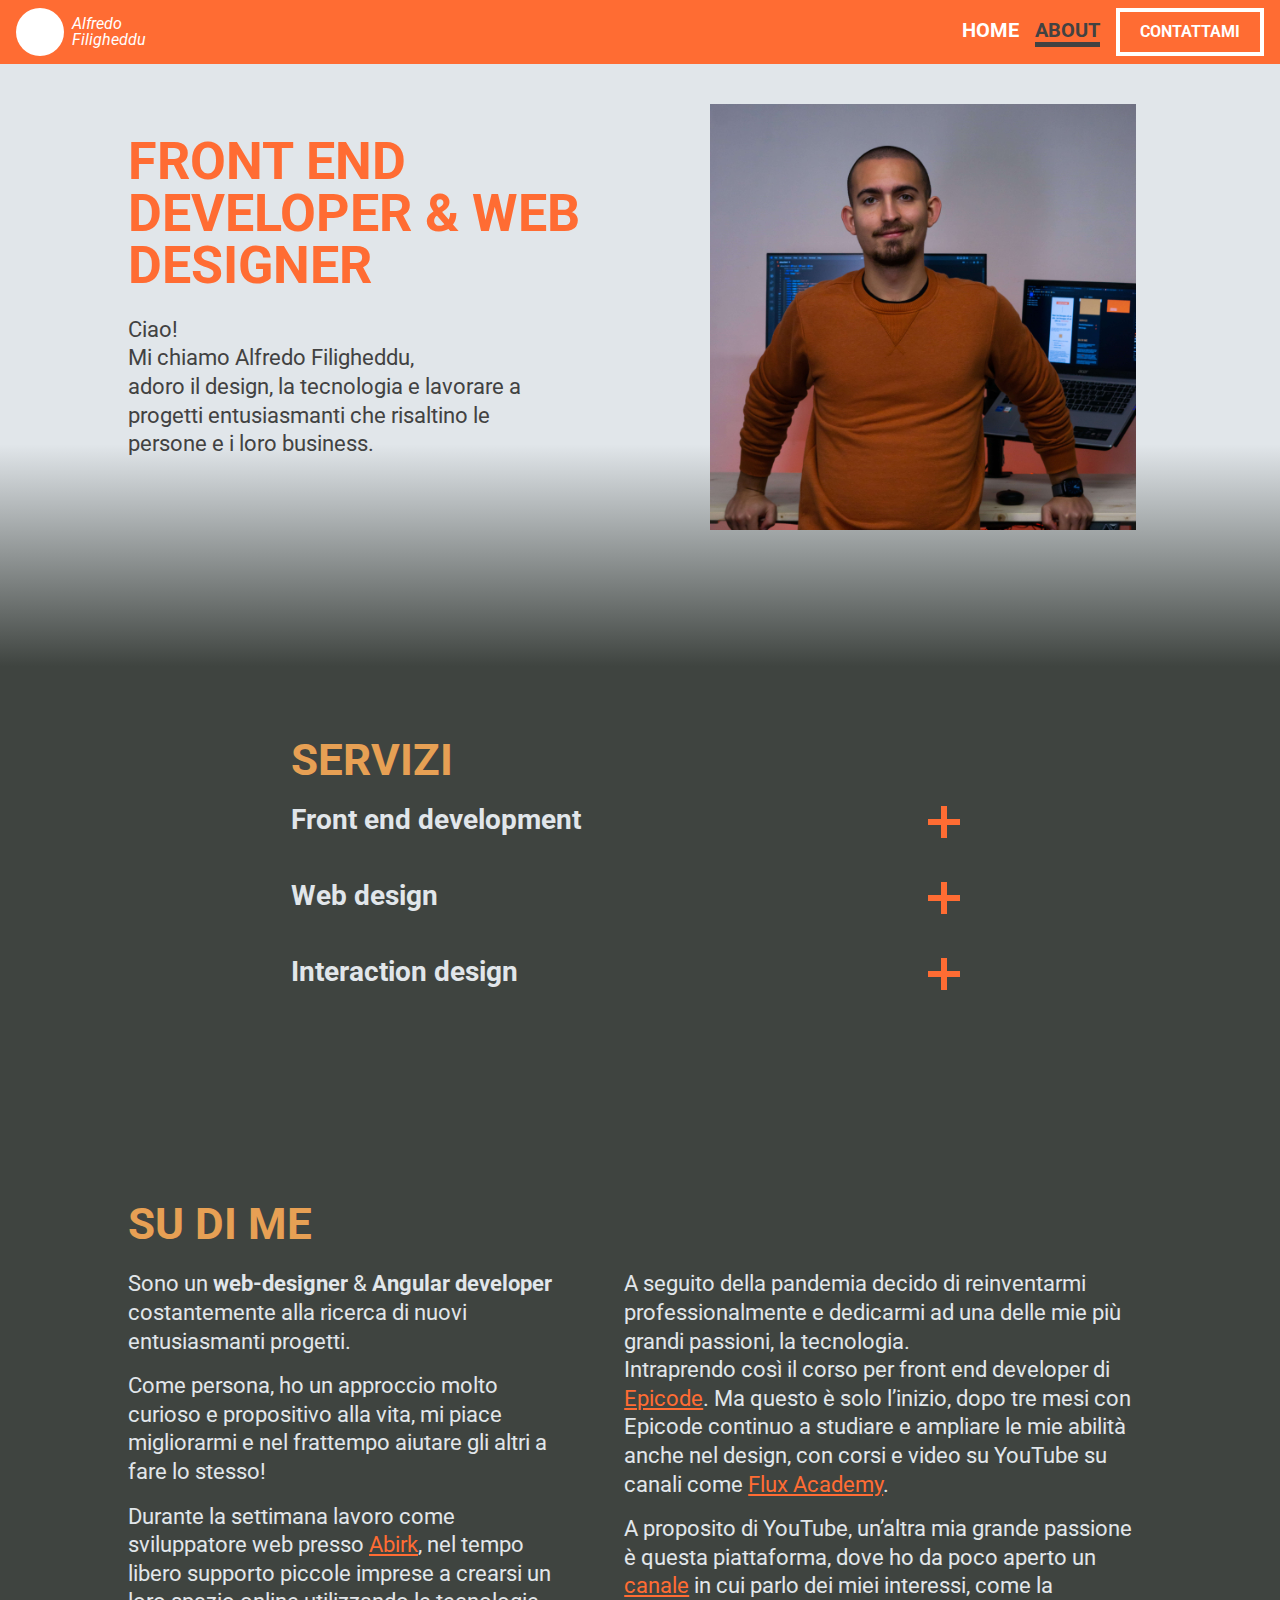
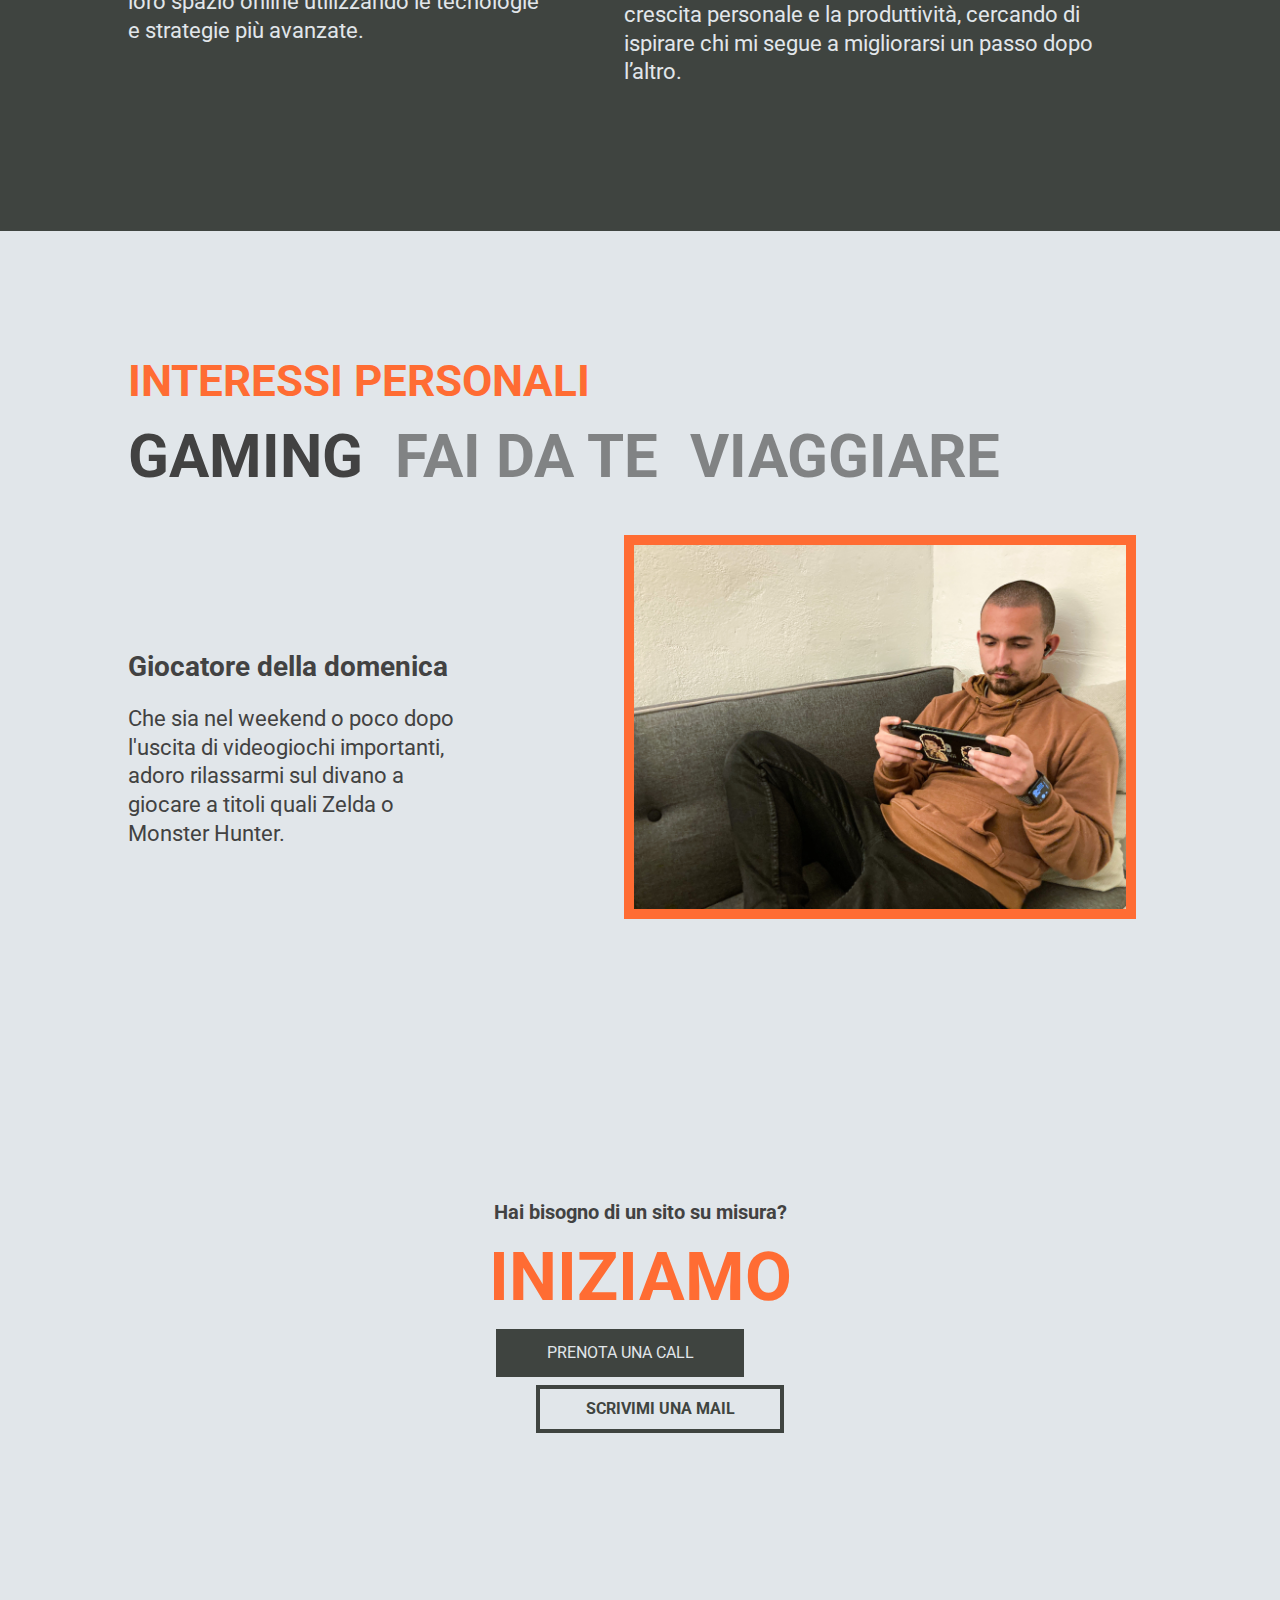
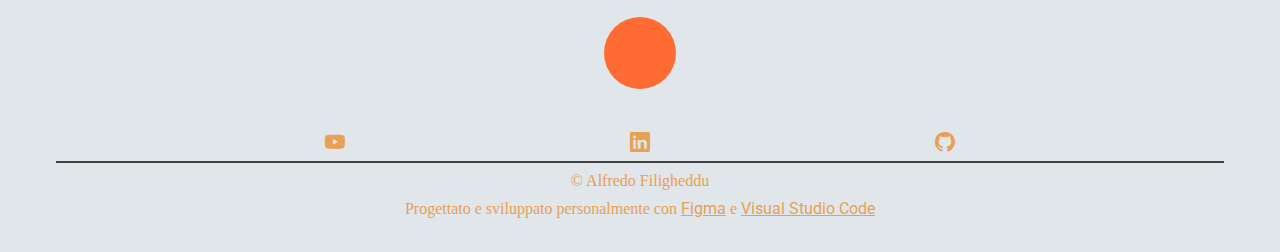
==== commit ca6c43a2: "added new photos" ====
--- a/about.html
+++ b/about.html
@@ -15,8 +15,7 @@
   <link rel="apple-touch-icon" sizes="192x192" href="assets/img/IconIOS.png">
 
   <link type='text/css' rel="stylesheet" href="assets/scss/style.css">
-  <link type='text/css' rel='stylesheet'
-    href='https://cdn.jsdelivr.net/npm/bootstrap-icons@1.9.1/font/bootstrap-icons.css'>
+  <link type='text/css' rel='stylesheet' href='https://cdn.jsdelivr.net/npm/bootstrap-icons@1.9.1/font/bootstrap-icons.css'>
 </head>
 
 <body class="bg-light">
@@ -43,9 +42,9 @@
           <li class="nav-item"><a class="nav-link" href="index.html">Home</a></li>
           <!-- <li class="nav-item"><a class="nav-link" href="index.html#portfolio">Work</a></li> -->
           <li class="nav-item"><a class="nav-link active" aria-current="page" href="about.html">About</a></li>
-          <li class="nav-item"><a class="nav-link" href="blog.html">Blog</a></li>
+          <!-- <li class="nav-item"><a class="nav-link" href="blog.html">Blog</a></li> -->
           <li class="nav-item">
-            <a class="nav-link hollow-button border-white" href="">
+            <a class="nav-link hollow-button border-white" href="mailto:filigheddualfredo@gmail.com" target="_blank">
               Contattami
             </a>
           </li>
@@ -79,7 +78,7 @@
         <h2 class="color-accent">Servizi</h2>
 
         <div class="accordion">
-          <h3>Front end developer</h3>
+          <h3>Front end development</h3>
           <div class="plus"><span></span><span></span></div>
         </div>
         <p class="panel">Progetto, sviluppo e testo applicazioni web scalabili.</p>
@@ -120,8 +119,7 @@
           <p>A seguito della pandemia decido di reinventarmi professionalmente e dedicarmi ad una delle mie
             più grandi passioni, la tecnologia. <br>
             Intraprendo così il corso per front end developer di
-            <a href="https://epicode.com/it?utm_source=student&utm_content=filigheddualfredo@gmail.com"
-              target="_blank">Epicode</a>. Ma questo è solo l’inizio, dopo
+            <a href="https://epicode.com/it?utm_source=student&utm_content=filigheddualfredo@gmail.com" target="_blank">Epicode</a>. Ma questo è solo l’inizio, dopo
             tre mesi con Epicode continuo a studiare e ampliare le mie abilità anche nel design, con corsi e video su
             YouTube su canali come <a href="https://www.flux-academy.com/" target="_blank">Flux Academy</a>.
           </p>
@@ -147,7 +145,7 @@
 
       <div class="position-relative">
         <div class="carousel-content active d-flex-md flex-row-reverse-md justify-between-md align-center-md">
-          <div class="bg-accent mb-3 col-6-md" style="aspect-ratio: 4/3; border: 10px solid #ff6c33;"></div>
+          <img src="assets/img/gaming.jpg" alt="" class="responsive-pic mb-3 col-6-md border-main" style="aspect-ratio: 4/3; border: 10px solid #ff6c33;">
           <div class="col-4-md pt-5-md">
             <h3>Giocatore della domenica</h3>
             <p>Che sia nel weekend o poco dopo l'uscita di videogiochi importanti, adoro rilassarmi sul divano a giocare
@@ -156,9 +154,8 @@
             </p>
           </div>
         </div>
-        <div class="carousel-content d-flex-md flex-row-reverse-md justify-between-md align-center-md"
-          style="position: absolute;">
-          <div class="bg-accent mb-3 col-6-md" style="aspect-ratio: 4/3; border: 10px solid #ff6c33;"></div>
+        <div class="carousel-content d-flex-md flex-row-reverse-md justify-between-md align-center-md" style="position: absolute;">
+          <img src="assets/img/diy.jpg" alt="" class="responsive-pic mb-3 col-6-md border-main" style="aspect-ratio: 4/3; border: 10px solid #ff6c33;">
           <div class="col-4-md pt-5-md">
             <h3>Fai per tre</h3>
             <p>Quando sono a casa, che sia per necessità o per puro gusto, libero il mio estro creativo creando mobili e
@@ -166,10 +163,8 @@
             </p>
           </div>
         </div>
-        <div class="carousel-content d-flex-md flex-row-reverse-md justify-between-md align-center-md"
-          style="position: absolute;">
-          <img src="assets/img/travel.jpg" alt="" class="responsive-pic mb-3 col-6-md border-main"
-            style="aspect-ratio: 4/3; border: 10px solid #ff6c33;">
+        <div class="carousel-content d-flex-md flex-row-reverse-md justify-between-md align-center-md" style="position: absolute;">
+          <img src="assets/img/travel.jpg" alt="" class="responsive-pic mb-3 col-6-md border-main" style="aspect-ratio: 4/3; border: 10px solid #ff6c33;">
           <div class="col-4-md pt-5-md">
             <h3>Nomade digitale</h3>
             <p>Che sia in campeggio o nelle capitali del mondo, adoro viaggiare e grazie alla mia professione posso
@@ -185,11 +180,9 @@
     <section class="d-flex flex-column align-center">
       <p class="sub-title-6">Hai bisogno di un sito su misura?</p>
       <p class="sub-title-1 uppercase color-main">Iniziamo</p>
-      <a href="/contacts.html" class="flat-button bg-dark color-light mb-1"
-        style="width: 248px; margin-right: 40px;">Prenota una call
+      <a href="/contacts.html" class="flat-button bg-dark color-light mb-1" style="width: 248px; margin-right: 40px;">Prenota una call
       </a>
-      <a href="mailto:filigheddualfredo@gmail.com" target="_blank" class="hollow-button"
-        style="width: 248px; margin-left: 40px;">Scrivimi una mail
+      <a href="mailto:filigheddualfredo@gmail.com" target="_blank" class="hollow-button" style="width: 248px; margin-left: 40px;">Scrivimi una mail
       </a>
     </section>
   </main>
@@ -205,8 +198,7 @@
           <i class="bi bi-youtube color-accent"></i></a>
       </li>
       <li>
-        <a href="https://www.linkedin.com/in/alfredo-filigheddu" target="_blank"><i
-            class="bi bi-linkedin color-accent"></i></a>
+        <a href="https://www.linkedin.com/in/alfredo-filigheddu" target="_blank"><i class="bi bi-linkedin color-accent"></i></a>
       </li>
       <li>
         <a href="https://www.github.com/Alfrew" target="_blank"><i class="bi bi-github color-accent"></i></a>
@@ -217,8 +209,7 @@
 
     <div class="mx-4">
       <p class="mb-1">&copy; Alfredo Filigheddu</p>
-      <p>Progettato e sviluppato personalmente con <a href="https://www.figma.com" class="color-accent"
-          target="_blank">Figma</a> e
+      <p>Progettato e sviluppato personalmente con <a href="https://www.figma.com" class="color-accent" target="_blank">Figma</a> e
         <a href="https://code.visualstudio.com" class="color-accent" target="_blank">Visual Studio Code</a>
       </p>
     </div>
